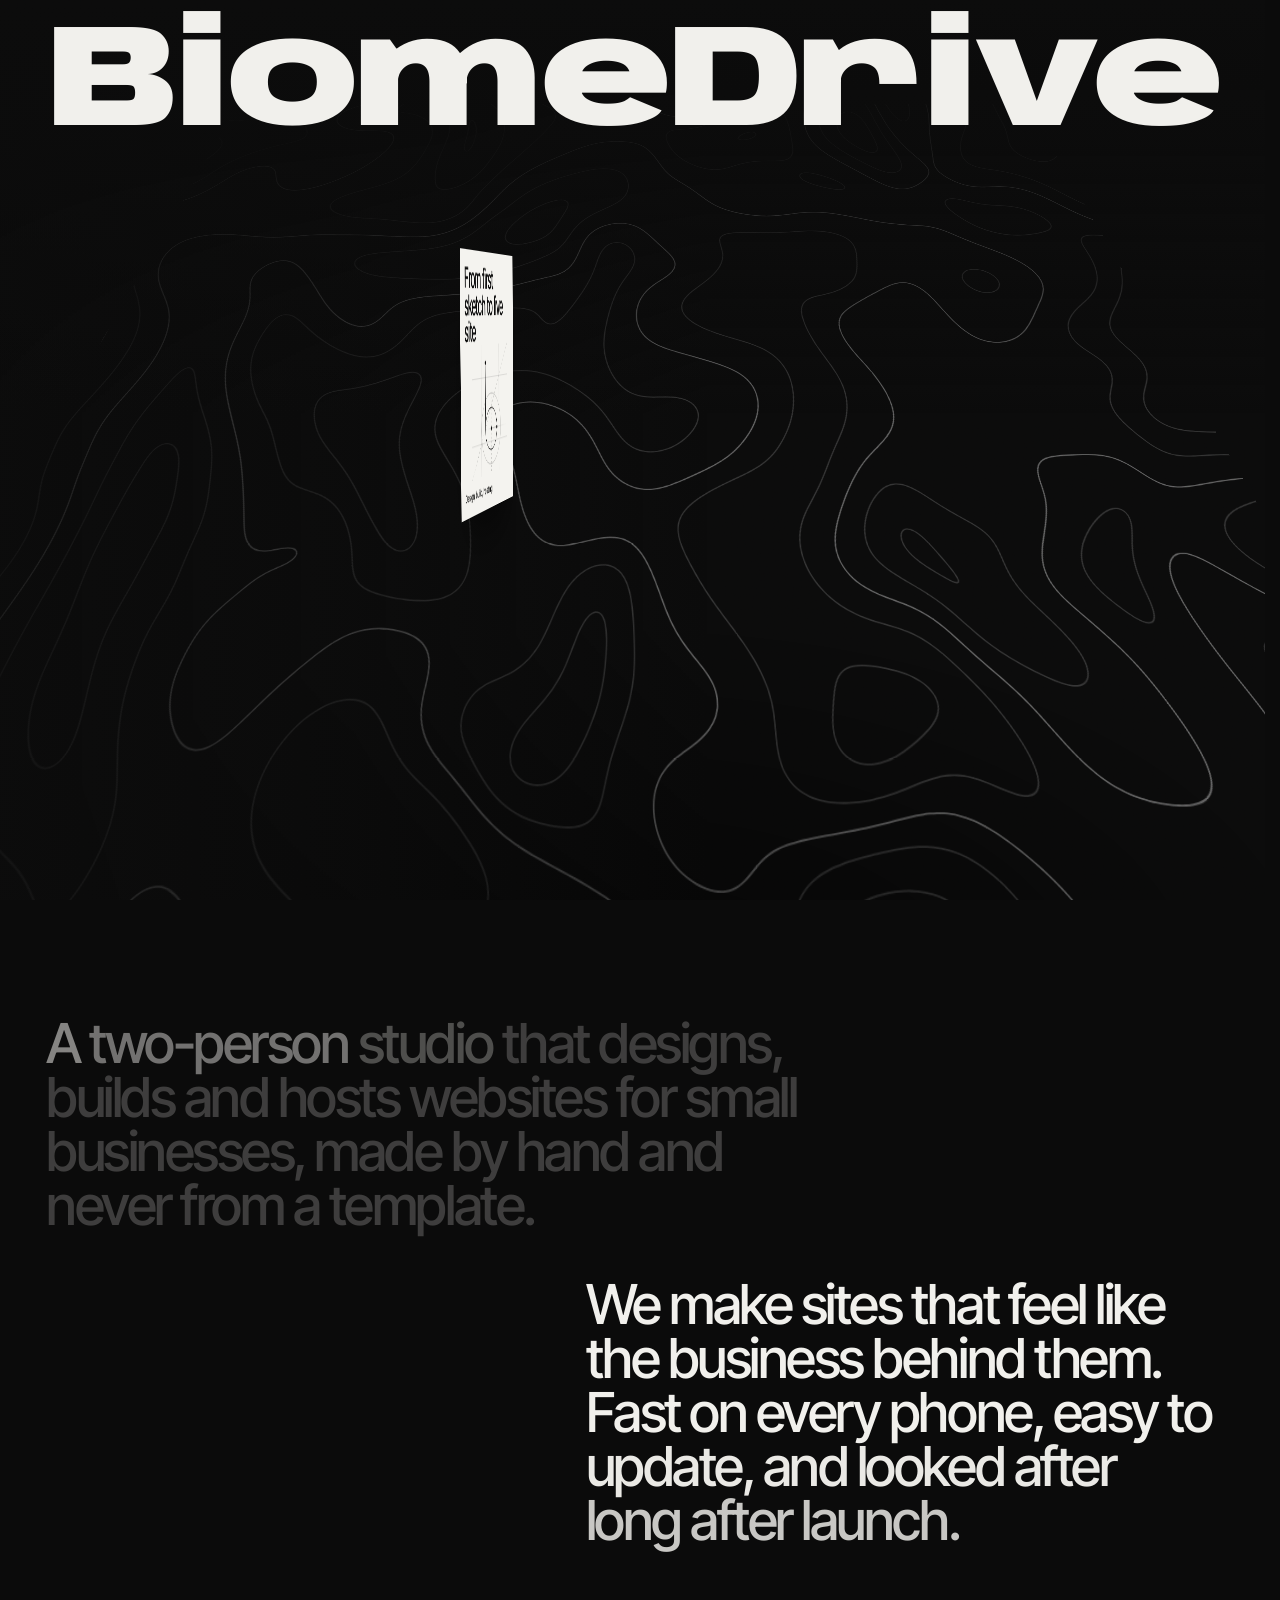
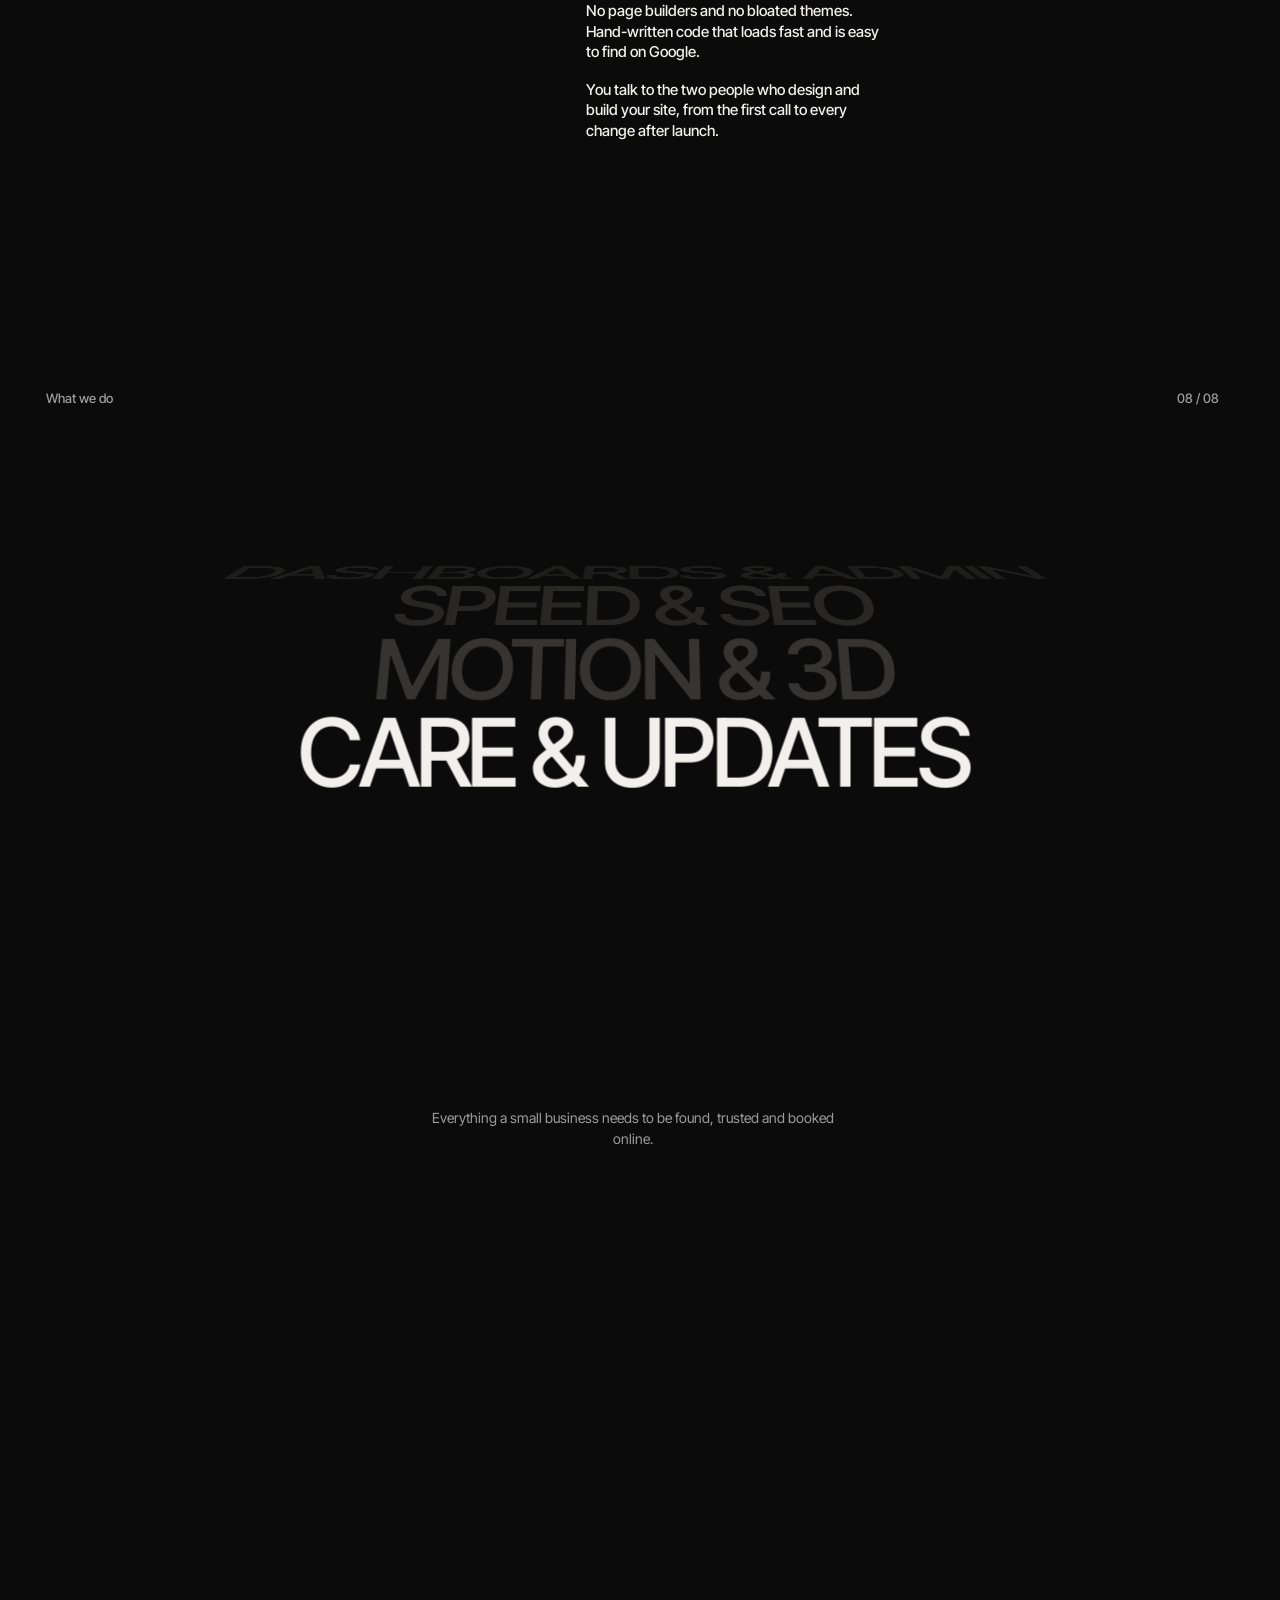
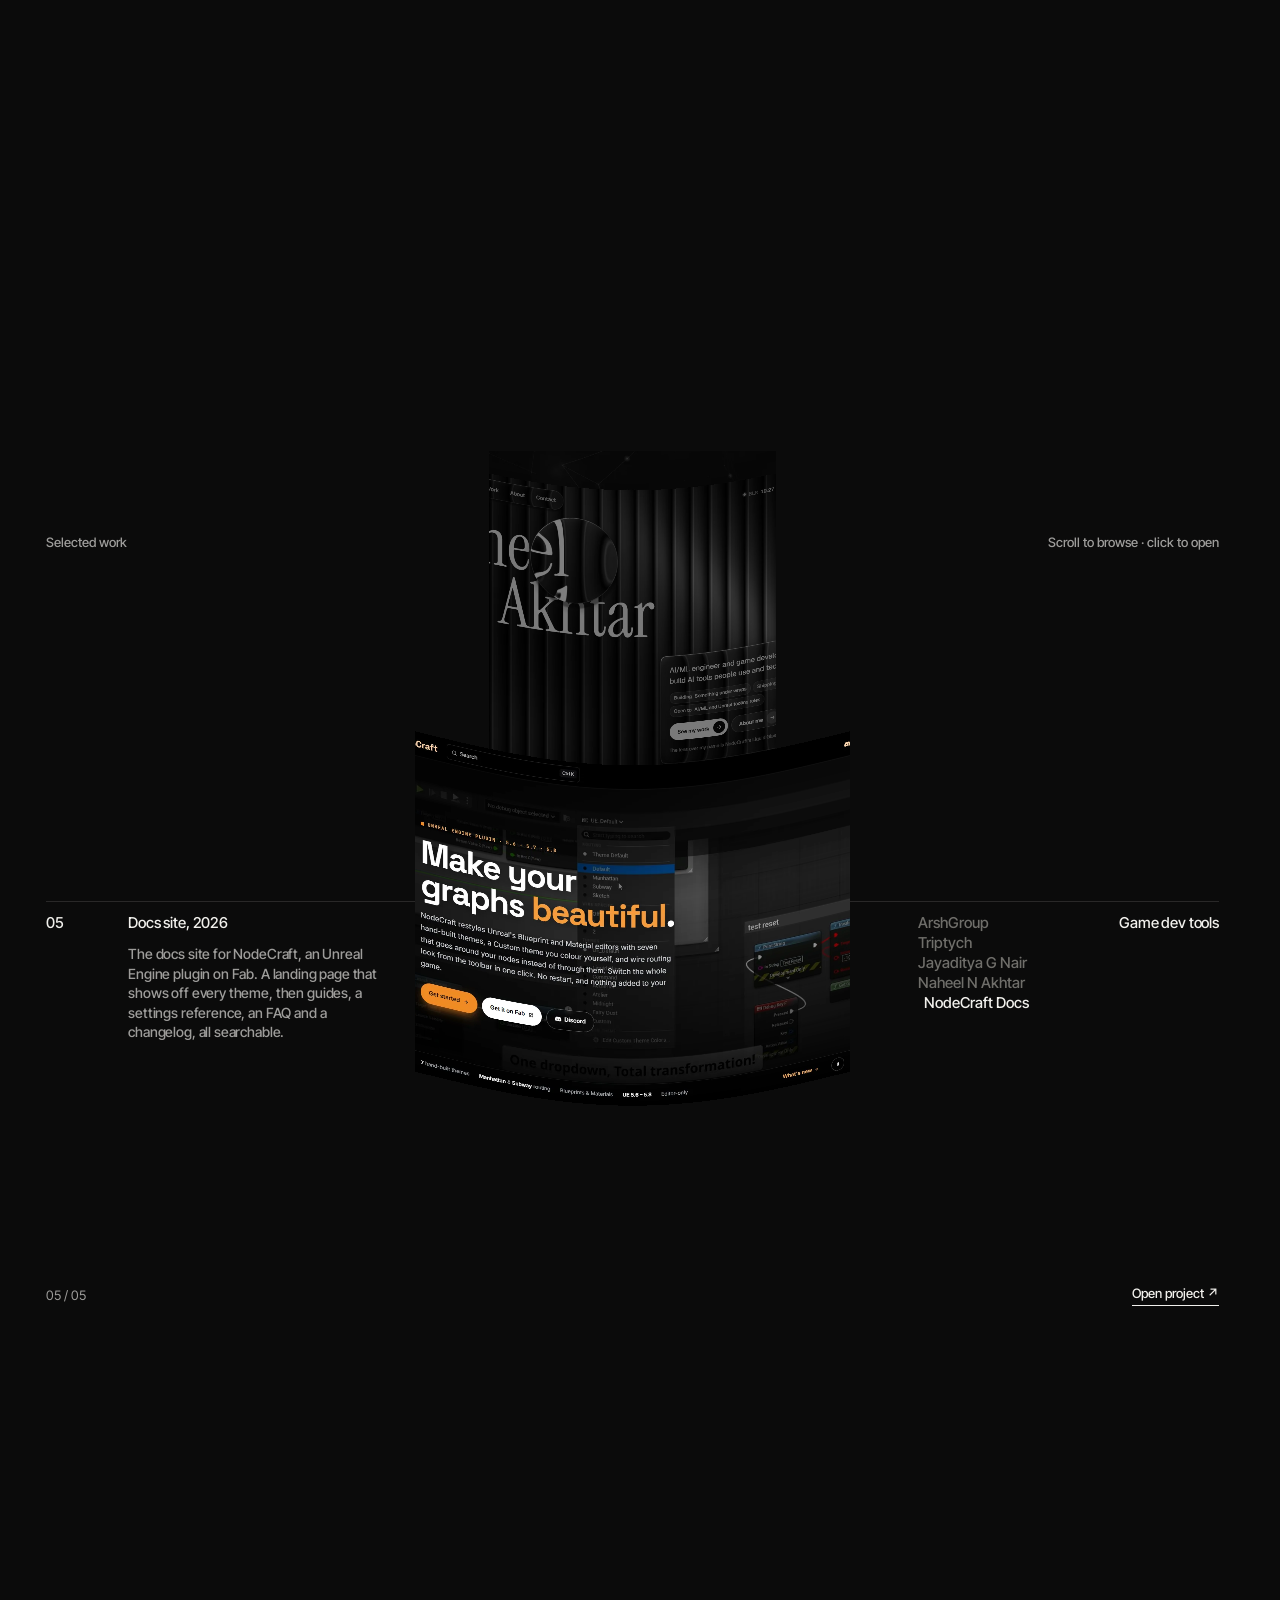
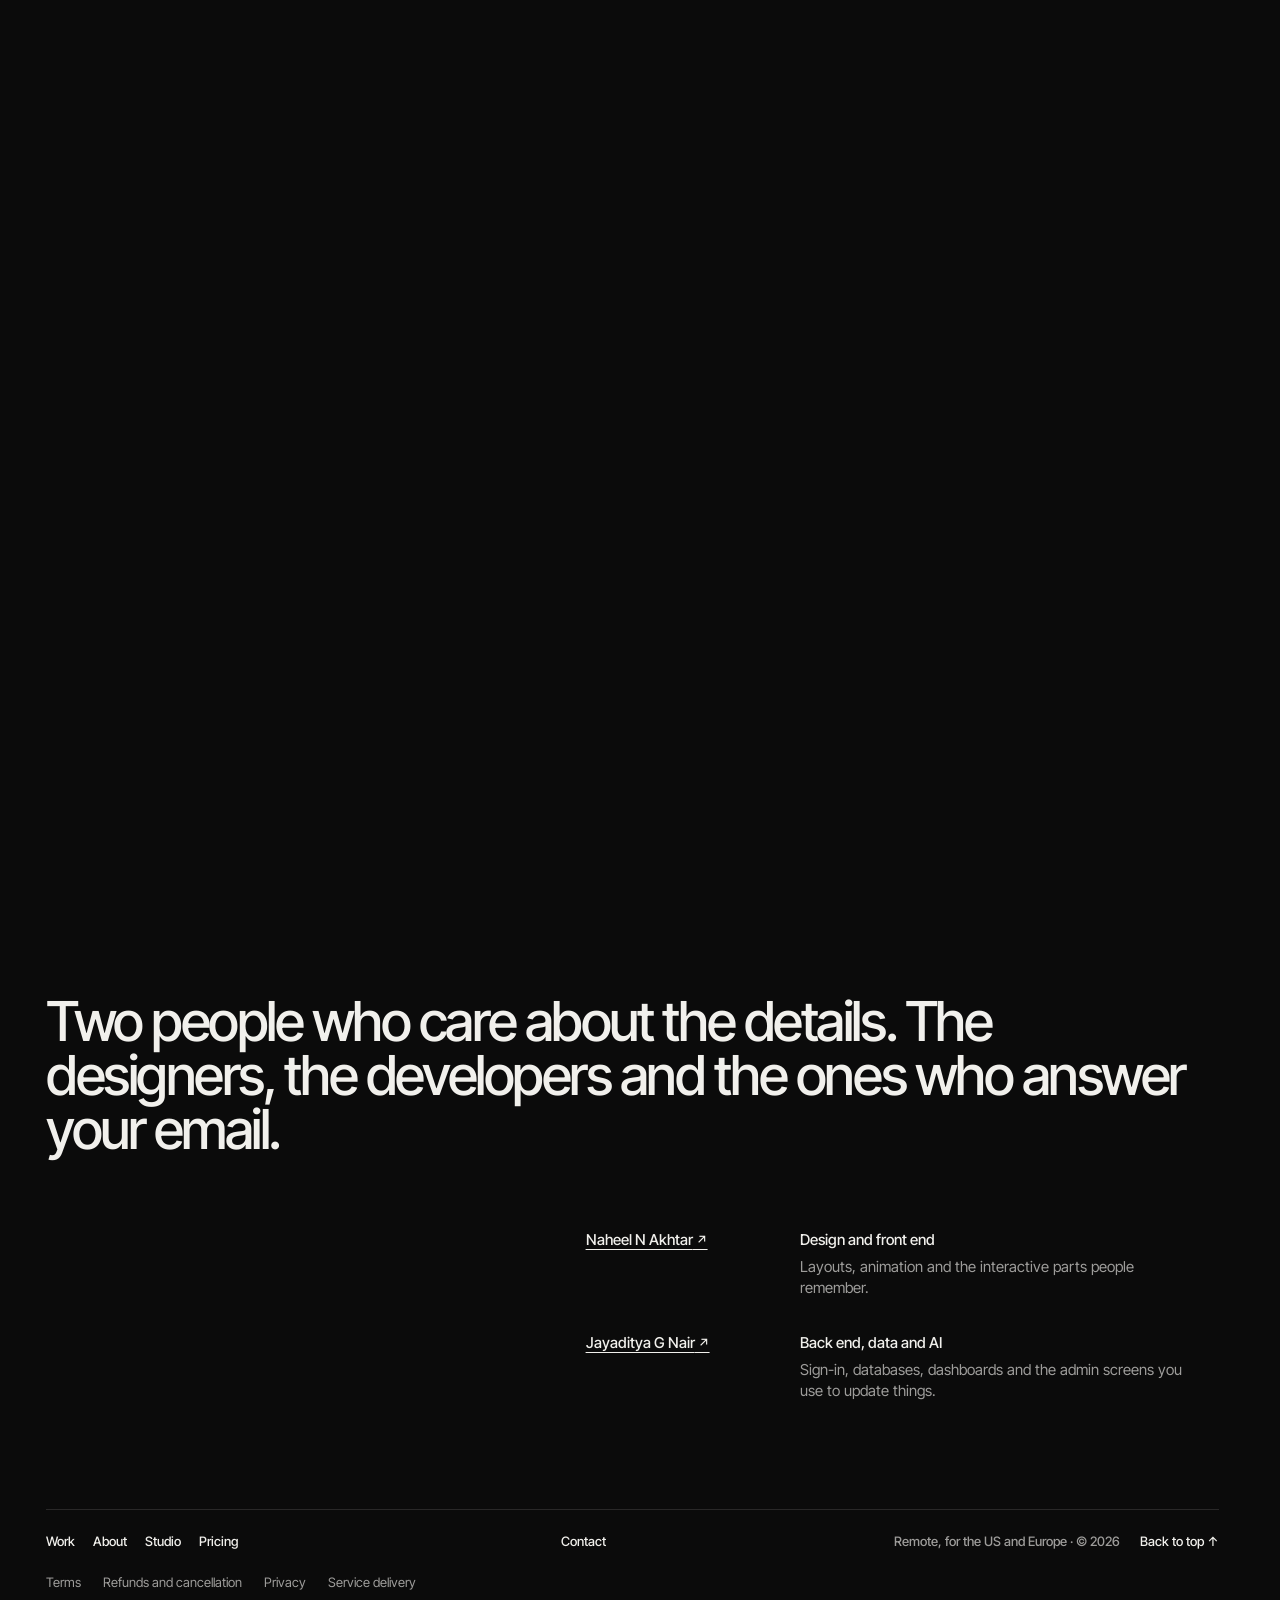
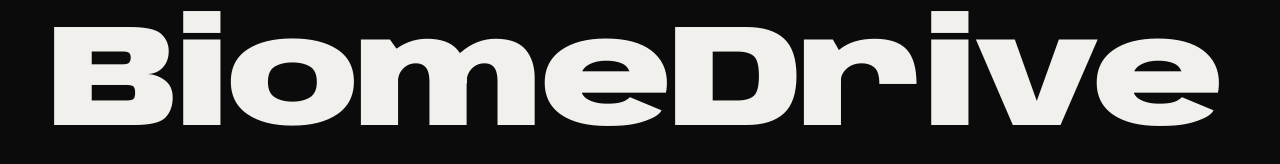
==== site/index.html @ 53718a4f "Same nav on every page; Contact goes to the contact page - Every inner page (pricing, contact, legal" ====
<!doctype html>
<html lang="en">
<head>
<meta charset="utf-8">
<meta name="viewport" content="width=device-width, initial-scale=1">
<title>BiomeDrive · Web studio</title>
<meta name="description" content="BiomeDrive is a two-person web studio. We design, build and host websites for small businesses in the US and Europe.">
<meta name="theme-color" content="#0b0b0b">
<meta name="color-scheme" content="dark">
<meta name="darkreader-lock">
<link rel="icon" href="img/favicon.png" type="image/png">
<link rel="apple-touch-icon" href="img/apple-touch-icon.png">
<link rel="preconnect" href="https://fonts.googleapis.com">
<link rel="preconnect" href="https://fonts.gstatic.com" crossorigin>
<link href="https://fonts.googleapis.com/css2?family=Anybody:wdth,wght@50..150,300..900&family=Inter+Tight:ital,wght@0,300..800;1,300..500&family=Newsreader:ital,opsz,wght@1,6..72,300..500&family=Spline+Sans+Mono:wght@400;500&display=swap" rel="stylesheet">
<link rel="stylesheet" href="css/style.css?v=14">
<link rel="stylesheet" href="css/pages.css?v=1">
<script>
  // Before first paint: reduced motion, and the loader (once per visit; it clears itself after 9 s if anything fails).
  (function () {
    var d = document.documentElement;
    d.classList.add('js');
    if (matchMedia('(prefers-reduced-motion: reduce)').matches) d.classList.add('calm');
    var seen = null; try { seen = sessionStorage.getItem('bd-intro'); } catch (e) {}
    if (!d.classList.contains('calm') && (!seen || /[?&]intro/.test(location.search))) { d.classList.add('loading'); setTimeout(function () { d.classList.remove('loading'); }, 9000); }
  })();
</script>
</head>
<body>
<div class="loader" id="loader" aria-hidden="true"><div class="ld-bg"></div><div class="ld-word"><span>BiomeDrive</span></div><div class="ld-bar"><i></i><b id="ldPct">0%</b></div></div>
<a class="skip" href="#work">Skip to the work</a>

<!-- fixed nav: appears once the home header has scrolled away -->
<header class="nav" id="nav">
  <a class="brand" href="#top" aria-label="BiomeDrive, back to top">
    <span class="brand-mark" aria-hidden="true"></span>
    <span>BiomeDrive</span>
  </a>
  <nav class="nav-links" aria-label="Sections"><a href="#work">Work</a><a href="#about">About</a><a href="#studio">Studio</a><a href="/pricing/">Pricing</a></nav>
  <a class="nav-cta" href="/contact/"><i></i><span class="long">Start a project</span><span class="short">Contact</span></a>
</header>

<main>

<!-- ================= HOME (after osply.co/about) ================= -->
<div class="intro" id="intro">
  <section class="home" id="top" aria-label="BiomeDrive web studio">
    <div class="home-art" aria-hidden="true"><canvas class="terrain" id="terrain"></canvas></div>
    <header class="home-head">
      <h1 class="home-word"><span>BiomeDrive</span></h1>
      <div class="home-bar">
        <span>Web design studio</span>
        <nav aria-label="Sections"><a href="#work">Work</a>, <a href="#about">About</a>, <a href="#studio">Studio</a>, <a href="/pricing/">Pricing</a></nav>
        <a href="/contact/">Contact</a>
      </div>
    </header>
    <div class="home-copy">
      <p class="home-lede">We design, build and host websites for small businesses in the US and Europe.</p>
      <p class="home-links"><a href="#work">See the work ↓</a><a href="/contact/">Start a project</a></p>
    </div>
    <p class="home-scroll">Scroll down <span>↓</span></p>
  </section>

  <section class="say" id="about" aria-label="About">
    <p class="say-p" data-words>A two-person studio that designs, builds and hosts websites for small businesses, made by hand and never from a template.</p>
    <p class="say-p say-2" data-words>We make sites that feel like the business behind them. Fast on every phone, easy to update, and looked after long after launch.</p>
    <div class="say-small">
      <p>No page builders and no bloated themes. Hand-written code that loads fast and is easy to find on Google.</p>
      <p>You talk to the two people who design and build your site, from the first call to every change after launch.</p>
    </div>
  </section>

  <!-- the white card that flutters down through the intro -->
  <div class="card-track" aria-hidden="true"><div class="card-stick"><div class="card3d" id="card3d">
    <div class="cf cf-front">
      <p class="cf-big">From first sketch to live site</p>
      <svg class="cf-art" viewBox="0 0 160 160"><g fill="none" stroke="currentColor" stroke-width=".8">
        <path d="M0 40H160M0 120H160M40 0V160M120 0V160" opacity=".18"/>
        <path d="M0 160L160 0" stroke-dasharray="3 4" opacity=".5"/>
        <path d="M58 22V104A26 26 0 1 0 110 104A26 26 0 1 0 58 104" stroke-width="1.2"/>
        <circle cx="84" cy="104" r="44" opacity=".35"/>
        <path d="M58 104H160M84 60V160" stroke-dasharray="2 3" opacity=".45"/>
        <circle cx="58" cy="22" r="2.2" fill="currentColor"/><circle cx="84" cy="104" r="2.2" fill="currentColor"/><circle cx="110" cy="104" r="2.2" fill="currentColor"/>
      </g></svg>
      <p class="cf-small">Design, build, hosting</p>
    </div>
    <div class="cf cf-back">
      <p class="cf-big">Made by hand. Looked after.</p>
      <svg class="cf-art cf-art-b" viewBox="0 0 160 160"><g fill="none" stroke="currentColor" stroke-width=".8"><path d="M20 140C60 120 70 70 140 20" stroke-dasharray="3 4"/><path d="M20 20H140V140H20Z" opacity=".25"/><circle cx="140" cy="20" r="2.4" fill="currentColor"/><circle cx="20" cy="140" r="2.4" fill="currentColor"/></g></svg>
      <p class="cf-small">BiomeDrive, web studio</p>
    </div>
  </div></div></div>
</div>

<!-- ================= WHAT WE DO ================= -->
<section class="drum" id="services" aria-labelledby="drum-h">
  <div class="drum-stage">
    <div class="drum-top"><h2 class="drum-k" id="drum-h">What we do</h2><span id="drumCount">01 / 08</span></div>
    <ul class="drum-list" id="drum">
      <li>Web design</li><li>Web development</li><li>Hosting &amp; domains</li><li>Booking &amp; forms</li>
      <li>Dashboards &amp; admin</li><li>Speed &amp; SEO</li><li>Motion &amp; 3D</li><li>Care &amp; updates</li>
    </ul>
    <p class="drum-note">Everything a small business needs to be found, trusted and booked online.</p>
  </div>
</section>

<!-- ================= WORK: Osply-style index ================= -->
<section class="work" id="work" aria-labelledby="work-h">
  <h2 id="work-h" class="sr-only">Selected work</h2>
  <ul class="sr-only" id="workList">
    <li><a href="https://arsh-group.in">ArshGroup</a>: a design-build firm’s website.</li>
    <li><a href="https://triptych-atelier.vercel.app">Triptych</a>: an outfit builder web app.</li>
    <li><a href="https://jgn-portfolio.vercel.app">Jayaditya G Nair</a>: a portfolio for an AI engineer.</li>
    <li><a href="https://naheel-n-akhtar.vercel.app/index.html">Naheel N Akhtar</a>: a liquid glass portfolio.</li>
    <li><a href="https://biomedrive.github.io/nodecraft-docs/">NodeCraft Docs</a>: the docs site for an Unreal Engine plugin.</li>
  </ul>
  <div class="ix" id="ix">
    <div class="ix-stage">
      <div class="ix-top"><span>Selected work</span><span>Scroll to browse · click to open</span></div>
      <div class="ix-strip" id="ixStrip"></div>
      <div class="ix-line">
        <span class="ix-n" id="ixN">01</span>
        <div class="ix-info"><span class="ix-tags" id="ixTags">Website, 2026</span><p class="ix-say" id="ixSay"></p></div>
        <ul class="ix-names" id="ixNames" aria-label="Projects"></ul>
        <span class="ix-kind" id="ixKind">Construction</span>
      </div>
      <div class="ix-foot"><span id="ixCount">01 / 05</span><button type="button" id="ixOpen">Open project ↗</button></div>
    </div>
  </div>
</section>

<!-- ================= STUDIO ================= -->
<section class="team" id="studio" aria-labelledby="team-h">
  <h2 class="sr-only" id="team-h">Studio</h2>
  <p class="say-p" data-words>Two people who care about the details. The designers, the developers and the ones who answer your email.</p>
  <div class="team-list">
    <article class="tm">
      <a class="tm-name" href="https://naheel-n-akhtar.vercel.app/index.html" target="_blank" rel="noopener">Naheel N Akhtar</a>
      <div><p class="tm-role">Design and front end</p><p>Layouts, animation and the interactive parts people remember.</p></div>
    </article>
    <article class="tm">
      <a class="tm-name" href="https://jgn-portfolio.vercel.app" target="_blank" rel="noopener">Jayaditya G Nair</a>
      <div><p class="tm-role">Back end, data and AI</p><p>Sign-in, databases, dashboards and the admin screens you use to update things.</p></div>
    </article>
  </div>
</section>

</main>

<footer class="foot">
  <div class="foot-row">
    <nav aria-label="Footer"><a href="#work">Work</a><a href="#about">About</a><a href="#studio">Studio</a><a href="/pricing/">Pricing</a></nav>
    <a href="/contact/">Contact</a>
    <p>Remote, for the US and Europe · © <span id="year">2026</span></p>
    <a href="#top">Back to top ↑</a>
  </div>
  <nav class="foot-legal" aria-label="Legal"><a href="/terms/">Terms</a><a href="/refunds/">Refunds and cancellation</a><a href="/privacy/">Privacy</a><a href="/delivery/">Service delivery</a></nav>
  <p class="foot-word" aria-hidden="true"><span>BiomeDrive</span></p>
</footer>

<!-- Project window: opens from the cover you click in the index -->
<dialog class="pm" id="pm" aria-labelledby="pmName">
  <div class="pm-in">
    <figure class="pm-fig"><div class="pm-bar"><i></i><i></i><i></i><span id="pmUrl"></span></div><div class="pm-screen" data-lenis-prevent><img id="pmImg" alt=""></div></figure>
    <div class="pm-text">
      <p class="pm-n" id="pmN">01 / 05</p>
      <h3 class="pm-name" id="pmName">Project</h3>
      <ul class="tags" id="pmTags"></ul>
      <p class="pm-p" id="pmP"></p>
      <p class="credit" id="pmCredit"></p>
      <a class="btn" id="pmVisit" href="#" target="_blank" rel="noopener">Visit</a>
      <div class="pm-nav"><button type="button" id="pmPrev">← Previous</button><button type="button" id="pmNext">Next →</button></div>
    </div>
    <button type="button" class="pm-x" id="pmX" aria-label="Close"><svg viewBox="0 0 24 24" aria-hidden="true"><path d="M6 6l12 12M18 6L6 18"/></svg></button>
  </div>
</dialog>


<!-- Lenis 1.1.13 and Motion 11.11.13 (MIT), hosted with the site -->
<script src="js/vendor/lenis.min.js" defer></script>
<script src="js/vendor/motion.js" defer></script>
<script src="js/topo.js?v=8" defer></script>
<script src="js/main.js?v=13" defer></script>
</body>
</html>
---- site/css/style.css ----
/* BiomeDrive · v7
   One black design after osply.co: a home header with a terrain panel, statements, a services
   drum, the project index, the team, contact and a giant wordmark footer. */

/* ---------- tokens ---------- */
:root {
  --bg: #0b0b0b; --bg-2: #121212; --surface: #151515;
  --text: #f1f0ec; --text-2: rgba(241, 240, 236, .64); --mute: #6f6e6a; --line: rgba(241, 240, 236, .13);
  --frame-bg: #101012;
  --nav: 68px;
  --gut: clamp(16px, 3.6vw, 56px);
  --ease: cubic-bezier(.16, 1, .3, 1);
  --spring: cubic-bezier(.34, 1.56, .64, 1);
  --f-sans: "Inter Tight", "Helvetica Neue", Arial, system-ui, sans-serif;
  --f-display: "Anybody", "Arial Black", system-ui, sans-serif;
  --f-serif: "Newsreader", Georgia, serif;
  --f-mono: "Spline Sans Mono", ui-monospace, monospace;
  color-scheme: dark;
}

/* ---------- base ---------- */
*, *::before, *::after { box-sizing: border-box; }
html { -webkit-text-size-adjust: 100%; scrollbar-gutter: stable; background: var(--bg); }
html.lenis, html.lenis body { height: auto; }
.lenis.lenis-smooth { scroll-behavior: auto !important; }
.lenis.lenis-stopped { overflow: hidden; }
body { margin: 0; background: var(--bg); color: var(--text); font-family: var(--f-sans); font-size: 16px; line-height: 1.5; -webkit-font-smoothing: antialiased; overflow-x: clip; }
img { display: block; max-width: 100%; height: auto; }
a { color: inherit; text-decoration: none; }
button { font: inherit; color: inherit; background: none; border: 0; padding: 0; cursor: pointer; }
h1, h2, h3, p, ul, ol, figure { margin: 0; padding: 0; }
ul, ol { list-style: none; }
::selection { background: var(--text); color: var(--bg); }
:focus-visible { outline: 2px solid var(--text); outline-offset: 3px; border-radius: 2px; }
.sr-only { position: absolute; width: 1px; height: 1px; overflow: hidden; clip: rect(0 0 0 0); white-space: nowrap; }
.skip { position: fixed; left: 12px; top: -60px; z-index: 300; background: var(--text); color: var(--bg); padding: 10px 14px; font-weight: 600; }
.skip:focus { top: 12px; }
.btn { display: inline-flex; align-items: center; gap: 12px; height: 50px; padding: 0 24px; border-radius: 999px; background: var(--text); color: var(--bg); font-weight: 600; font-size: 15px; white-space: nowrap; transition: transform .5s var(--spring), background .3s; }
.btn:hover { transform: translateY(-2px); }
.btn:active { transform: scale(.97); transition-duration: .12s; }
.btn .arr { display: inline-block; transition: transform .5s var(--spring); }
.btn:hover .arr { transform: translateX(4px); }
.tags { display: flex; flex-wrap: wrap; gap: 6px; }
.tags li { font-family: var(--f-mono); font-size: 11px; letter-spacing: .06em; text-transform: uppercase; padding: 6px 11px; border: 1px solid var(--line); border-radius: 999px; color: var(--text-2); }
.credit { font-family: var(--f-mono); font-size: 12px; color: var(--mute); }
.u-link { border-bottom: 1px solid currentColor; padding-bottom: 1px; }

/* ---------- loader ---------- */
.loader { display: none; }
.loading .loader { display: block; position: fixed; inset: 0; z-index: 200; color: var(--text); pointer-events: none; }
.loading body { overflow: hidden; }
.ld-bg { position: absolute; inset: 0; background: var(--bg); }
.ld-word { position: absolute; left: var(--gut); right: var(--gut); bottom: calc(clamp(18px, 3vh, 34px) + 40px); overflow: hidden; }
.ld-bar { position: absolute; left: var(--gut); right: var(--gut); bottom: clamp(18px, 3vh, 34px); height: 20px; }
.ld-bar i { position: absolute; left: 0; top: 0; bottom: 0; width: calc(var(--p, 0) * 100%); background: var(--text); }
.ld-bar b { position: absolute; top: 0; bottom: 0; right: calc((1 - var(--p, 0)) * 100%); display: flex; align-items: center; padding: 0 8px; font-family: var(--f-mono); font-size: 11px; font-weight: 500; color: var(--bg); }

/* giant wordmarks (home header, loader, footer): fitted to their row by main.js */
.home-word, .ld-word, .foot-word { font-family: var(--f-display); line-height: 0; white-space: nowrap; }
.home-word span, .ld-word span, .foot-word span { display: inline-block; font-weight: 900; font-variation-settings: "wdth" 128; letter-spacing: -.045em; line-height: .8; white-space: nowrap; padding: .1em 0 .02em; }
.ld-word span { transform: translateY(105%); transform-origin: 0 0; will-change: transform; }
.loading .home-word span { visibility: hidden; }

/* ---------- fixed nav (shows once the home header has gone) ---------- */
.nav {
  position: fixed; inset: 0 0 auto; z-index: 50; height: var(--nav);
  display: flex; align-items: center; justify-content: space-between; gap: 20px; padding: 0 var(--gut);
  background: color-mix(in srgb, var(--bg) 82%, transparent); backdrop-filter: blur(14px); -webkit-backdrop-filter: blur(14px);
  box-shadow: 0 1px 0 var(--line); transform: translateY(-110%); transition: transform .6s var(--ease);
}
.nav.solid { transform: none; }
.brand { display: inline-flex; align-items: center; gap: .45em; font-family: var(--f-display); font-weight: 850; font-size: 21px; letter-spacing: -.02em; font-variation-settings: "wdth" 118; }
.brand span { line-height: 1; }
/* logo: Naheel's B (img/logo-b.png, cut from brand/biomedrive-logo-dark.png), used as a mask so it takes the text colour */
.brand-mark { width: 1.3em; height: 1.35em; flex: none; background: currentColor;
  -webkit-mask: url("../img/logo-b.png") center / contain no-repeat; mask: url("../img/logo-b.png") center / contain no-repeat;
  transition: transform .6s var(--spring); }
.brand:hover .brand-mark { transform: rotate(-8deg) scale(1.06); }
.nav-links { display: flex; gap: 26px; position: absolute; left: 50%; transform: translateX(-50%); font-size: 15px; font-weight: 500; }
.nav-links a:hover { text-decoration: underline; text-underline-offset: 4px; }
.nav-cta { display: inline-flex; align-items: center; gap: 9px; font-family: var(--f-mono); font-size: 11px; letter-spacing: .08em; text-transform: uppercase; padding: 11px 16px; border-radius: 999px; background: var(--text); color: var(--bg); white-space: nowrap; transition: transform .5s var(--spring); }
.nav-cta:hover { transform: scale(1.04); }
.nav-cta i { width: 6px; height: 6px; border-radius: 50%; background: currentColor; animation: blink 2s infinite; }
.nav-cta .short { display: none; }
@keyframes blink { 50% { opacity: .25; } }

/* =========================================================
   HOME (osply.co/about): wordmark + bar, a full-screen contour terrain, the card
   ========================================================= */
.intro { position: relative; }
.home { position: relative; height: 100vh; min-height: 620px; overflow: hidden; background: var(--bg); }
@supports (height: 100svh) { .home { height: 100svh; } }
.home-art { position: absolute; inset: 0; overflow: hidden; background: var(--bg); perspective: 1000px; perspective-origin: 50% 0%; }
/* contour terrain across the whole screen, tilted back so the far distance fades into the dark */
.terrain { position: absolute; left: -20%; width: 140%; height: 160%; bottom: -6%; transform-origin: 50% 100%; transform: rotateX(60deg); display: block; }
/* shading: dark at the top (behind the wordmark), calmer on the left (behind the copy), clearest on the right */
.home-art::before { content: ""; position: absolute; inset: 0; z-index: 1; pointer-events: none;
  background:
    linear-gradient(180deg, var(--bg) 0%, rgba(11, 11, 11, .86) 16%, rgba(11, 11, 11, 0) 46%),
    linear-gradient(90deg, rgba(11, 11, 11, .8) 0%, rgba(11, 11, 11, .5) 28%, rgba(11, 11, 11, 0) 56%),
    radial-gradient(90% 70% at 50% 112%, rgba(0, 0, 0, .55) 0%, transparent 60%); }
.home-art::after { content: ""; position: absolute; inset: -50%; z-index: 2; pointer-events: none; opacity: .13; mix-blend-mode: overlay;
  background-image: url("data:image/svg+xml,%3Csvg xmlns='http://www.w3.org/2000/svg' width='180' height='180'%3E%3Cfilter id='n'%3E%3CfeTurbulence type='fractalNoise' baseFrequency='.85' numOctaves='3' stitchTiles='stitch'/%3E%3C/filter%3E%3Crect width='100%25' height='100%25' filter='url(%23n)'/%3E%3C/svg%3E");
  animation: grain 1s steps(6) infinite; }
@keyframes grain { 0% { transform: translate(0, 0); } 20% { transform: translate(-3%, 2%); } 40% { transform: translate(2%, -3%); } 60% { transform: translate(-2%, -1%); } 80% { transform: translate(3%, 3%); } 100% { transform: translate(0, 0); } }
.home-head { position: relative; z-index: 4; padding: clamp(10px, 1vw, 20px) var(--gut) 0; }
.home-bar { display: grid; grid-template-columns: 1fr auto 1fr; align-items: center; margin-top: clamp(10px, 1vw, 16px); padding: 4px 9px; background: var(--text); color: var(--bg); font-size: clamp(12px, .9vw, 15px); font-weight: 500; letter-spacing: -.01em; }
.home-bar nav { white-space: nowrap; }
.home-bar a:hover { text-decoration: underline; text-underline-offset: 3px; }
.home-bar > :last-child { justify-self: end; }
.home-copy { position: absolute; z-index: 4; left: var(--gut); bottom: clamp(70px, 12vh, 130px); width: min(38%, 540px); }
.home-lede { margin-top: 14px; font-size: clamp(22px, 2vw, 34px); font-weight: 500; line-height: 1.06; letter-spacing: -.035em; }
.home-links { display: flex; gap: 22px; margin-top: 22px; font-size: 14px; font-weight: 500; }
.home-links a { border-bottom: 1px solid currentColor; padding-bottom: 1px; transition: opacity .3s; }
.home-links a:hover { opacity: .6; }
.home-scroll { position: absolute; z-index: 4; left: var(--gut); bottom: 22px; font-size: 12px; font-weight: 500; text-transform: uppercase; letter-spacing: .02em; color: var(--mute); }
.home-scroll span { display: inline-block; margin-left: 6px; animation: nudge 1.8s var(--ease) infinite; }
@keyframes nudge { 50% { transform: translateY(4px); } }

/* statements: words brighten as you read */
.say { position: relative; z-index: 2; background: var(--bg); padding: clamp(80px, 13vh, 160px) var(--gut) clamp(120px, 18vh, 220px); }
.say-p { font-size: clamp(30px, 4.3vw, 84px); font-weight: 500; line-height: .98; letter-spacing: -.045em; max-width: 1700px; }
.say > .say-p:first-child { max-width: 64%; }
.say-2 { margin: clamp(30px, 5vh, 70px) 0 0 auto; width: 54%; }
.say-p .w { opacity: .22; }
.calm .say-p .w { opacity: 1 !important; }
.say-small { display: grid; gap: 18px; margin: clamp(40px, 6vh, 70px) 0 0 46%; max-width: 300px; font-size: 15px; line-height: 1.35; font-weight: 500; }

/* the card */
.card-track { position: absolute; inset: 0; z-index: 5; pointer-events: none; }
.card-stick { position: sticky; top: 0; height: 100vh; perspective: 1400px; overflow: hidden; }
.card3d { position: absolute; left: 50%; top: 0; width: clamp(170px, 15vw, 290px); aspect-ratio: 3 / 4; margin-left: calc(clamp(170px, 15vw, 290px) / -2); transform-style: preserve-3d; will-change: transform; }
.cf { position: absolute; inset: 0; backface-visibility: hidden; -webkit-backface-visibility: hidden; background: #f4f3ef; color: #0d0d0d; padding: 14px 14px 12px; display: flex; flex-direction: column; box-shadow: 0 30px 70px -25px rgba(0, 0, 0, .7); }
.cf-back { transform: rotateY(180deg); background: #fbfaf7; }
.cf-big { font-size: clamp(24px, 2.1vw, 40px); font-weight: 500; line-height: .95; letter-spacing: -.045em; }
.cf-art { width: 92%; margin: auto 0 0 auto; }
.cf-small { margin-top: 8px; font-size: 10px; font-weight: 500; letter-spacing: -.01em; }

/* =========================================================
   WHAT WE DO: words on a drum that turns as you scroll
   ========================================================= */
.drum { position: relative; height: calc(100vh + 8 * 34vh); }
.drum-stage { position: sticky; top: 0; height: 100vh; overflow: hidden; perspective: 1100px; }
.drum-top { position: absolute; left: var(--gut); right: var(--gut); top: calc(var(--nav) + 18px); display: flex; justify-content: space-between; font-size: 13px; font-weight: 500; color: var(--text-2); }
.drum-k { font: inherit; }
.drum-list { position: absolute; left: 0; right: 0; top: 50%; height: 0; transform-style: preserve-3d; }
.drum-list li { position: absolute; left: 50%; top: 0; white-space: nowrap; font-size: clamp(38px, 7.4vw, 146px); font-weight: 500; letter-spacing: -.055em; line-height: 1; text-transform: uppercase; backface-visibility: hidden; will-change: transform, opacity; }
.drum-note { position: absolute; left: 50%; bottom: clamp(26px, 6vh, 60px); transform: translateX(-50%); width: min(420px, 84vw); text-align: center; font-size: 14px; color: var(--text-2); }

/* =========================================================
   WORK: the Osply-style index (one pinned screen, an endless strip of covers)
   ========================================================= */
.ix { position: relative; height: calc(100vh + (var(--s, 5) - 1) * 75vh); }
.ix-stage { position: sticky; top: 0; height: 100vh; overflow: hidden; --wa: min(34vw, 660px); --h: calc(var(--wa) * .64); }
@supports (height: 100svh) { .ix-stage { height: 100svh; } }
.ix-strip { position: absolute; left: 50%; top: 50%; width: var(--wa); height: var(--h); margin: calc(var(--h) / -2) 0 0 calc(var(--wa) / -2); z-index: 2; }
.ix-shot { position: absolute; inset: 0; padding: 0; overflow: hidden; background: var(--bg-2); will-change: transform, clip-path; cursor: pointer; transform-origin: 50% 50%; }
.ix-shot img { width: 100%; height: 100%; object-fit: cover; object-position: top; pointer-events: none; user-select: none; }
.ix-shot.cur { cursor: zoom-in; }
.ix-gl { position: absolute; inset: 0; width: 100%; height: 100%; z-index: 2; pointer-events: none; }
.ix-stage.gl .ix-shot img { opacity: 0; }
.ix-stage.gl .ix-shot { background: transparent; }
.ix-line {
  position: absolute; left: var(--gut); right: var(--gut); top: 50%; z-index: 1;
  display: grid; grid-template-columns: 7% minmax(0, 1fr) var(--wa) minmax(0, 1fr) auto; align-items: start;
  border-top: 1px solid var(--line); padding-top: 12px; font-size: 15px; font-weight: 500; line-height: 1.2; letter-spacing: -.01em;
}
.ix-line > :nth-child(3) { grid-column: 4; }
.ix-names { padding-left: clamp(16px, 6vw, 110px); }
.ix-names button { display: block; padding: 0 0 2px; font-weight: 500; color: var(--mute); transition: color .3s, transform .4s var(--spring); text-align: left; }
.ix-names li.on button { color: var(--text); transform: translateX(6px); }
.ix-names button:hover { color: var(--text); }
.ix-kind { text-align: right; }
.ix-info { display: grid; gap: 12px; padding-right: 24px; }
.ix-say { max-width: 300px; font-size: 14px; line-height: 1.4; color: var(--text-2); }
.ix-foot { position: absolute; left: var(--gut); right: var(--gut); bottom: clamp(22px, 5vh, 54px); display: flex; justify-content: space-between; align-items: end; font-size: 13px; color: var(--text-2); pointer-events: none; }
.ix-foot button { pointer-events: auto; font-size: 13px; font-weight: 500; color: var(--text); border-bottom: 1px solid currentColor; padding-bottom: 1px; }
.ix-top { position: absolute; left: var(--gut); right: var(--gut); top: calc(var(--nav) + 14px); display: flex; justify-content: space-between; font-size: 13px; font-weight: 500; color: var(--text-2); }
.roll { animation: roll .5s var(--ease); }
@keyframes roll { from { opacity: 0; transform: translateY(60%); } to { opacity: 1; transform: none; } }

/* project window */
.pm { width: min(1240px, calc(100vw - 2 * var(--gut))); max-width: none; max-height: calc(100svh - 48px); padding: 0; border: 1px solid var(--line); border-radius: 6px; background: var(--surface); color: var(--text); overflow: hidden; box-shadow: 0 40px 120px -30px rgba(0, 0, 0, .8); }
.pm::backdrop { background: rgba(0, 0, 0, .72); backdrop-filter: blur(8px); -webkit-backdrop-filter: blur(8px); }
.pm-in { display: grid; grid-template-columns: minmax(0, 1.5fr) minmax(0, 1fr); gap: clamp(20px, 3vw, 44px); padding: clamp(14px, 1.6vw, 22px); }
.pm-fig { margin: 0; border-radius: 4px; overflow: hidden; background: var(--frame-bg); display: flex; flex-direction: column; height: min(72svh, 720px); will-change: transform; }
.pm-bar { height: 26px; flex: none; display: flex; align-items: center; gap: 6px; padding: 0 12px; background: #1b1b1d; }
.pm-bar i { width: 8px; height: 8px; border-radius: 50%; background: #444448; }
.pm-bar span { margin-left: 10px; font-family: var(--f-mono); font-size: 11px; color: #9a9a9e; }
.pm-screen { flex: 1; overflow-y: auto; overscroll-behavior: contain; scrollbar-width: thin; }
.pm-screen img { width: 100%; }
.pm-text { align-self: center; display: grid; gap: 16px; justify-items: start; padding: 10px 6px 10px 0; }
.pm-n { font-size: 13px; color: var(--text-2); }
.pm-name { font-weight: 500; font-size: clamp(34px, 3.6vw, 62px); line-height: .92; letter-spacing: -.05em; }
.pm-p { color: var(--text-2); font-size: 16px; line-height: 1.45; max-width: 440px; }
.pm-nav { display: flex; gap: 18px; margin-top: 6px; font-size: 13px; }
.pm-nav button { color: var(--text-2); }
.pm-nav button:hover { color: var(--text); }
.pm-x { position: absolute; right: 14px; top: 14px; width: 42px; height: 42px; border-radius: 50%; display: grid; place-items: center; background: var(--bg-2); color: var(--text); transition: transform .5s var(--spring); z-index: 2; }
.pm-x:hover { transform: rotate(90deg); }
.pm-x svg { width: 18px; height: 18px; fill: none; stroke: currentColor; stroke-width: 2; stroke-linecap: round; }

/* =========================================================
   STUDIO, CONTACT, FOOTER
   ========================================================= */
.team { padding: clamp(110px, 16vh, 200px) var(--gut) clamp(90px, 12vh, 150px); }
.team-list { display: grid; gap: 34px; margin: clamp(50px, 8vh, 90px) 0 0 46%; max-width: 600px; }
.tm { display: grid; grid-template-columns: 190px minmax(0, 1fr); gap: 24px; font-size: 15px; line-height: 1.4; color: var(--text-2); }
.tm-name { color: var(--text); font-weight: 500; text-decoration: underline; text-underline-offset: 4px; text-decoration-thickness: 1px; align-self: start; }
.tm-name::after { content: " ↗"; font-size: .85em; }
.tm-role { color: var(--text); font-weight: 500; margin-bottom: 6px; }

.contact { padding: clamp(100px, 14vh, 180px) var(--gut) clamp(80px, 12vh, 140px); border-top: 1px solid var(--line); }
.contact-k { font-size: 13px; font-weight: 500; color: var(--text-2); }
.contact-h { margin-top: 18px; font-size: clamp(48px, 9vw, 180px); font-weight: 500; line-height: .86; letter-spacing: -.06em; }
.contact-h em { font-family: var(--f-serif); font-style: italic; font-weight: 300; letter-spacing: -.04em; color: var(--text-2); }
.contact-grid { display: grid; grid-template-columns: minmax(0, 1fr) minmax(0, 1fr); gap: clamp(36px, 6vw, 110px); margin-top: clamp(48px, 6vw, 90px); align-items: start; }
.contact-lede { font-size: clamp(17px, 1.3vw, 21px); line-height: 1.45; color: var(--text-2); max-width: 500px; }
.mail { display: inline-block; margin-top: 30px; text-align: left; font-weight: 500; font-size: clamp(24px, 2.8vw, 46px); letter-spacing: -.04em; line-height: 1; border-bottom: 1px solid currentColor; padding-bottom: 6px; overflow-wrap: anywhere; transition: opacity .3s; }
.mail:hover { opacity: .6; }
.form { display: grid; gap: 22px; }
.field { display: grid; gap: 6px; }
.field label { font-size: 12px; font-weight: 500; color: var(--text-2); }
.field input, .field textarea { width: 100%; font: inherit; font-size: 18px; color: var(--text); background: transparent; border: 0; border-bottom: 1px solid var(--line); padding: 8px 0 10px; border-radius: 0; resize: vertical; transition: border-color .3s; }
.field input::placeholder { color: var(--mute); }
.field input:focus, .field textarea:focus { outline: none; border-color: var(--text); }
.field.err input { border-color: #e2574c; }
.form .btn { justify-self: start; }
.form-msg { min-height: 1.3em; font-size: 13px; color: var(--text-2); }

/* mail picker: a small menu under the address or the Send button (placed by main.js) */
.mailpick { position: fixed; left: 0; top: 0; z-index: 150; width: 232px; padding: 6px; border: 1px solid var(--line); border-radius: 16px; background: var(--surface); box-shadow: 0 24px 60px rgba(0, 0, 0, .55); opacity: 0; transform: translateY(-6px) scale(.98); transform-origin: top left; transition: opacity .22s var(--ease), transform .45s var(--ease); }
.mailpick[hidden] { display: none; }
.mailpick.up { transform: translateY(6px) scale(.98); transform-origin: bottom left; }
.mailpick.open { opacity: 1; transform: none; }
.mailpick-k { padding: 10px 12px 6px; font-family: var(--f-mono); font-size: 11px; letter-spacing: .08em; text-transform: uppercase; color: var(--mute); }
.mailpick button { display: flex; align-items: center; justify-content: space-between; width: 100%; padding: 12px; border-radius: 10px; font-size: 16px; font-weight: 500; text-align: left; transition: background .2s; }
.mailpick button:hover, .mailpick button:focus-visible { background: rgba(241, 240, 236, .08); outline: none; }
.mailpick .arr { color: var(--text-2); transition: transform .45s var(--spring), color .2s; }
.mailpick button:hover .arr, .mailpick button:focus-visible .arr { color: var(--text); transform: translate(2px, -2px); }
.mailpick button[data-mailer="app"]:hover .arr, .mailpick button[data-mailer="app"]:focus-visible .arr { transform: translateX(3px); }
.calm .mailpick, .calm .mailpick .arr { transition: none; }

.foot { padding: 0 var(--gut); overflow: hidden; }
.foot-row { position: relative; z-index: 2; display: grid; grid-template-columns: 1fr auto 1fr auto; gap: 20px; align-items: center; padding: 22px 0; border-top: 1px solid var(--line); font-size: 13px; font-weight: 500; }
.foot-row nav { display: flex; gap: 18px; }
.foot-row p { color: var(--text-2); justify-self: end; }
.foot-row a:hover { opacity: .6; }
.foot-word { padding-bottom: clamp(10px, 1.4vw, 22px); pointer-events: none; user-select: none; -webkit-user-select: none; }

/* =========================================================
   PHONES
   ========================================================= */
@media (max-width: 900px) {
  .nav-links { display: none; }
}
@media (max-width: 760px) {
  :root { --nav: 58px; }
  .nav-cta .long { display: none; }
  .nav-cta .short { display: inline; }
  .home-art::before { background: linear-gradient(180deg, var(--bg) 0%, rgba(11, 11, 11, .84) 44%, rgba(11, 11, 11, 0) 74%); }
  .home-bar { grid-template-columns: 1fr auto; font-size: 12px; }
  .home-bar nav { display: none; }
  .home-copy { width: auto; right: var(--gut); top: calc(var(--hh, 110px) + 5vh); bottom: auto; }
  .home-lede { font-size: clamp(24px, 7.4vw, 34px); }
  .home-scroll { color: var(--text-2); }
  .say-2 { width: auto; }
  .say > .say-p:first-child { max-width: none; }
  .say-small, .team-list { margin-left: 0; }
  .card3d { width: 150px; margin-left: -75px; }
  .ix-stage { --wa: 76vw; }
  .ix-strip { top: 44%; }
  .ix-line { grid-template-columns: auto minmax(0, 1fr) auto; top: calc(44% + var(--h) / 2 + 14px); z-index: 3; padding: 12px 12px 14px; margin: 0 -12px; background: color-mix(in srgb, var(--bg) 92%, transparent); backdrop-filter: blur(6px); -webkit-backdrop-filter: blur(6px); }
  .ix-info { grid-column: 1 / -1; grid-row: 2; padding: 8px 0 0; }
  .ix-tags { display: none; }
  .ix-line > :nth-child(3) { grid-column: 2; }
  .ix-names { padding-left: 14px; }
  .ix-names li:not(.on) { display: none; }
  .ix-names li.on button { transform: none; }
  .ix-say { max-width: none; font-size: 13px; }
  .ix-foot span:first-child, .ix-top { display: none; }
  .pm { max-height: calc(100svh - 20px); width: calc(100vw - 20px); }
  .pm-in { grid-template-columns: minmax(0, 1fr); max-height: calc(100svh - 20px); overflow-y: auto; }
  .pm-fig { height: 46svh; }
  .pm-p { font-size: 15px; }
  .tm { grid-template-columns: minmax(0, 1fr); gap: 8px; }
  .contact-grid { grid-template-columns: minmax(0, 1fr); }
  .foot-row { grid-template-columns: 1fr auto; }
  .foot-row p { display: none; }
}
---- site/css/pages.css ----
/* BiomeDrive · inner pages (pricing, contact, legal, 404)
   Loaded after style.css and uses its tokens. Same black page, same type: Inter Tight for text,
   Anybody for prices and wordmarks, Newsreader italic for the one quiet word in a heading. */

/* ---------- shell ---------- */
.page .nav { transform: none; }                       /* always shown on inner pages */
.nav-links a[aria-current="page"] { text-decoration: underline; text-underline-offset: 4px; }
.pg { padding-top: calc(var(--nav) + clamp(56px, 11vh, 130px)); }
.pg-head { padding: 0 var(--gut); }
.pg-k { font-size: 13px; font-weight: 500; color: var(--text-2); }
.pg-h { margin-top: 18px; max-width: 15ch; font-size: clamp(46px, 8.4vw, 164px); font-weight: 500; line-height: .88; letter-spacing: -.06em; }
.pg-h.sm { max-width: 18ch; font-size: clamp(42px, 6.4vw, 124px); }
.pg-h em { font-family: var(--f-serif); font-style: italic; font-weight: 300; letter-spacing: -.04em; color: var(--text-2); }
.pg-lede { margin-top: clamp(26px, 4vh, 44px); max-width: 560px; font-size: clamp(17px, 1.3vw, 21px); line-height: 1.45; color: var(--text-2); }
.pg-meta { margin-top: 18px; font-family: var(--f-mono); font-size: 12px; color: var(--text-2); }
.todo { background: #f5d76e; color: #111; padding: 0 .25em; border-radius: 2px; font-family: var(--f-mono); font-size: .86em; }

/* headings split into words that rise out of a mask (page.js) */
.wd { display: inline-block; overflow: hidden; vertical-align: top; padding: 0 .06em .1em 0; margin: 0 -.06em -.1em 0; }
.wd > span { display: inline-block; transform: translateY(108%); transition: transform 1.1s var(--ease) calc(var(--i, 0) * 55ms); }
.ready .wd > span { transform: none; }
/* everything else fades up once, in order */
.js .rise { opacity: 0; transform: translateY(22px); transition: opacity .9s var(--ease), transform .9s var(--ease); transition-delay: calc(.25s + var(--i, 0) * 80ms); }
.ready .rise { opacity: 1; transform: none; }
.js .reveal { opacity: 0; transform: translateY(30px); transition: opacity 1s var(--ease), transform 1s var(--ease); }
.js .reveal.seen { opacity: 1; transform: none; }
.calm .wd > span, .calm .rise, .calm .reveal { transform: none !important; opacity: 1 !important; transition: none !important; }

.sec { padding: clamp(100px, 15vh, 180px) var(--gut) 0; }
.sec-h { max-width: 17ch; font-size: clamp(32px, 4.3vw, 84px); font-weight: 500; line-height: .98; letter-spacing: -.045em; }
.sec-h em { font-family: var(--f-serif); font-style: italic; font-weight: 300; color: var(--text-2); }
.btn-line { background: transparent; color: var(--text); box-shadow: inset 0 0 0 1px var(--line); transition: transform .5s var(--spring), box-shadow .3s; }
.btn-line:hover { box-shadow: inset 0 0 0 1px var(--text); }

/* =========================================================
   PRICING
   ========================================================= */
.cur-switch { display: inline-flex; margin-top: clamp(30px, 5vh, 52px); padding: 4px; border: 1px solid var(--line); border-radius: 999px; }
.cur-switch button { min-width: 64px; padding: 9px 14px; border-radius: 999px; font-family: var(--f-mono); font-size: 12px; letter-spacing: .06em; color: var(--text-2); transition: color .3s, background .35s var(--ease); }
.cur-switch button:hover { color: var(--text); }
.cur-switch button[aria-pressed="true"] { background: var(--text); color: var(--bg); }

.plans { margin-top: clamp(56px, 9vh, 110px); border-bottom: 1px solid var(--line); }
.plan { position: relative; display: grid; grid-template-columns: minmax(0, .8fr) minmax(0, 1.25fr) minmax(0, 1.2fr) auto; gap: clamp(20px, 3vw, 52px); align-items: start; padding: clamp(28px, 4.5vh, 50px) var(--gut); border-top: 1px solid var(--line); transition: opacity .45s var(--ease); }
@media (hover: hover) { .plans:hover .plan:not(:hover) { opacity: .42; } }
.plan-name { font-size: clamp(24px, 2.1vw, 36px); font-weight: 500; line-height: 1; letter-spacing: -.035em; }
.plan-for { margin-top: 12px; max-width: 280px; font-size: 15px; line-height: 1.4; color: var(--text-2); }
.price { display: flex; align-items: flex-start; font-family: var(--f-display); font-weight: 850; font-variation-settings: "wdth" 116; font-size: clamp(66px, 8.6vw, 168px); line-height: .8; letter-spacing: -.045em; white-space: nowrap; }
.price .sym { font-size: .4em; margin: .08em .06em 0 0; }
.price .amt { display: inline-block; }
.price-per { margin-top: 14px; font-size: 15px; font-weight: 500; color: var(--text-2); }
.price-per b { color: var(--text); font-weight: 500; }
.plan-list li { position: relative; padding: 9px 0 9px 22px; border-bottom: 1px solid var(--line); font-size: 15px; line-height: 1.35; }
.plan-list li:first-child { border-top: 1px solid var(--line); }
.plan-list li::before { content: ""; position: absolute; left: 2px; top: 1.05em; width: 9px; height: 1px; background: var(--text-2); }
.plan .btn { margin-top: 2px; }

.small-print { padding: 22px var(--gut) 0; max-width: 820px; font-size: 14px; line-height: 1.5; color: var(--text-2); }

/* how paying works: one line that fills as it comes into view */
.flow { position: relative; display: grid; grid-template-columns: repeat(4, minmax(0, 1fr)); gap: clamp(20px, 3vw, 48px); margin-top: clamp(48px, 8vh, 90px); padding-top: 40px; }
.flow::before, .flow::after { content: ""; position: absolute; left: 0; right: 0; top: 5px; height: 1px; background: var(--line); }
.flow::after { background: var(--text); transform: scaleX(0); transform-origin: 0 50%; transition: transform 1.8s var(--ease) .2s; }
.flow.seen::after { transform: scaleX(1); }
.flow li { position: relative; }
.flow li::before { content: ""; position: absolute; left: 0; top: -40px; width: 11px; height: 11px; border-radius: 50%; background: var(--bg); box-shadow: inset 0 0 0 1px var(--text-2); transition: background .4s, box-shadow .4s; transition-delay: calc(.3s + var(--i, 0) * .4s); }
.flow.seen li::before { background: var(--text); box-shadow: inset 0 0 0 1px var(--text); }
.flow h3 { font-size: clamp(20px, 1.6vw, 26px); font-weight: 500; letter-spacing: -.03em; line-height: 1.1; }
.flow p { margin-top: 10px; max-width: 300px; font-size: 15px; line-height: 1.45; color: var(--text-2); }

/* questions */
.qa { display: grid; grid-template-columns: minmax(0, .9fr) minmax(0, 1.1fr); gap: clamp(36px, 6vw, 110px); align-items: start; }
.qa-list details { border-top: 1px solid var(--line); }
.qa-list details:last-child { border-bottom: 1px solid var(--line); }
.qa-list summary { position: relative; display: block; padding: 22px 48px 22px 0; cursor: pointer; list-style: none; font-size: clamp(18px, 1.5vw, 23px); font-weight: 500; letter-spacing: -.02em; line-height: 1.25; transition: opacity .3s; }
.qa-list summary::-webkit-details-marker { display: none; }
.qa-list summary:hover { opacity: .7; }
.qa-list summary::before, .qa-list summary::after { content: ""; position: absolute; right: 8px; top: 50%; width: 15px; height: 1.5px; background: currentColor; transition: transform .5s var(--spring); }
.qa-list summary::after { transform: rotate(90deg); }
.qa-list details[open] summary::after { transform: rotate(0deg); }
.qa-list .qa-a { padding: 0 48px 24px 0; font-size: 16px; line-height: 1.55; color: var(--text-2); max-width: 62ch; }
.qa-list .qa-a a { color: var(--text); border-bottom: 1px solid currentColor; }

/* closing call to action */
.ask { margin-top: clamp(110px, 16vh, 200px); padding: clamp(80px, 12vh, 140px) var(--gut); border-top: 1px solid var(--line); display: grid; grid-template-columns: minmax(0, 1fr) auto; gap: 30px; align-items: end; }
.ask .pg-h { margin: 0; font-size: clamp(40px, 6.4vw, 124px); }

/* =========================================================
   CONTACT
   ========================================================= */
.reach { display: grid; grid-template-columns: minmax(0, 1fr) minmax(0, 1fr); gap: clamp(36px, 6vw, 110px); align-items: start; padding: clamp(60px, 9vh, 110px) var(--gut) 0; }
.next { margin-top: 40px; counter-reset: n; }
.next li { position: relative; padding: 14px 0 14px 44px; border-top: 1px solid var(--line); font-size: 16px; line-height: 1.45; color: var(--text-2); counter-increment: n; }
.next li::before { content: counter(n); position: absolute; left: 0; top: 14px; font-family: var(--f-display); font-weight: 800; font-size: 20px; line-height: 1.1; color: var(--text); }
.next li b { color: var(--text); font-weight: 500; }

.co { margin: clamp(90px, 14vh, 170px) var(--gut) 0; padding-top: 22px; border-top: 1px solid var(--line); display: grid; grid-template-columns: minmax(0, 1fr) minmax(0, 1fr); gap: clamp(36px, 6vw, 110px); }
.co h2 { font-size: clamp(24px, 2.1vw, 36px); font-weight: 500; letter-spacing: -.035em; line-height: 1.05; }
.co h2 + p { margin-top: 12px; max-width: 360px; font-size: 15px; line-height: 1.45; color: var(--text-2); }
.co dl { display: grid; grid-template-columns: minmax(130px, auto) minmax(0, 1fr); }
.co dt, .co dd { margin: 0; padding: 12px 0; border-top: 1px solid var(--line); font-size: 15px; line-height: 1.45; }
.co dt { color: var(--text-2); padding-right: 20px; }
.co dd { overflow-wrap: anywhere; }
.co dd a { border-bottom: 1px solid currentColor; }

/* =========================================================
   LEGAL PAGES: a sticky index on the left, readable text on the right
   ========================================================= */
.doc { display: grid; grid-template-columns: minmax(0, 250px) minmax(0, 740px); gap: clamp(40px, 8vw, 150px); padding: clamp(60px, 10vh, 120px) var(--gut) 0; }
.toc { position: sticky; top: calc(var(--nav) + 32px); align-self: start; }
.toc-k { margin-bottom: 14px; font-size: 13px; font-weight: 500; color: var(--text-2); }
.toc a { display: block; padding: 7px 0 7px 16px; border-left: 1px solid var(--line); font-size: 14px; line-height: 1.3; color: var(--text-2); transition: color .3s, border-color .3s; }
.toc a:hover { color: var(--text); }
.toc a[aria-current="true"] { color: var(--text); border-color: var(--text); }
.toc-also { margin-top: 30px; display: grid; gap: 8px; font-size: 14px; }
.toc-also a { padding: 0; border: 0; color: var(--text-2); }
.toc-also a:hover { color: var(--text); }

.tldr { padding: 24px 26px 26px; border: 1px solid var(--line); border-radius: 6px; background: var(--bg-2); }
.tldr h2 { margin: 0 0 12px !important; font-size: 15px !important; letter-spacing: 0 !important; color: var(--text-2); }
.tldr li { position: relative; padding: 6px 0 6px 22px; font-size: 16px; line-height: 1.45; color: var(--text); }
.tldr li::before { content: ""; position: absolute; left: 2px; top: 1em; width: 9px; height: 1px; background: var(--text-2); }

.doc-body section { scroll-margin-top: calc(var(--nav) + 28px); }
.doc-body h2 { margin: 60px 0 16px; font-size: clamp(22px, 1.9vw, 30px); font-weight: 500; line-height: 1.12; letter-spacing: -.03em; }
.doc-body h3 { margin: 26px 0 8px; font-size: 17px; font-weight: 600; }
.doc-body p, .doc-body li { font-size: 17px; line-height: 1.65; color: rgba(241, 240, 236, .84); }
.doc-body p + p { margin-top: 14px; }
.doc-body ul { margin-top: 12px; }
.doc-body ul li { position: relative; padding: 4px 0 4px 22px; }
.doc-body ul li::before { content: ""; position: absolute; left: 2px; top: 1.05em; width: 9px; height: 1px; background: var(--text-2); }
.doc-body strong { color: var(--text); font-weight: 600; }
.doc-body a { color: var(--text); border-bottom: 1px solid currentColor; }
.doc-body a:hover { opacity: .7; }
.doc-end { margin-top: 64px; padding-top: 22px; border-top: 1px solid var(--line); font-size: 14px; color: var(--text-2); }

/* =========================================================
   404
   ========================================================= */
.lost { min-height: calc(100svh - 120px); display: flex; flex-direction: column; justify-content: center; padding: calc(var(--nav) + 40px) var(--gut) 60px; }
.lost-code { font-family: var(--f-display); font-weight: 900; font-variation-settings: "wdth" 128; font-size: clamp(120px, 26vw, 460px); line-height: .78; letter-spacing: -.06em; color: transparent; -webkit-text-stroke: 1px var(--text-2); }
.lost .pg-h { margin-top: 26px; }
.lost-links { display: flex; flex-wrap: wrap; gap: 22px; margin-top: 30px; font-size: 15px; font-weight: 500; }
.lost-links a { border-bottom: 1px solid currentColor; padding-bottom: 1px; }
.lost-links a:hover { opacity: .6; }

/* footer links to the legal pages (every page, including home) */
.foot-legal { position: relative; z-index: 2; display: flex; flex-wrap: wrap; gap: 8px 22px; padding: 0 0 20px; font-size: 13px; color: var(--text-2); }
.foot-legal a:hover { color: var(--text); }
.foot-legal.top { border-top: 1px solid var(--line); padding-top: 20px; }
/* the plan picker on the contact form matches the other fields */
.field select { width: 100%; font: inherit; font-size: 18px; color: var(--text); background: transparent; border: 0; border-bottom: 1px solid var(--line); border-radius: 0; padding: 8px 28px 10px 0; -webkit-appearance: none; appearance: none; cursor: pointer;
  background-image: linear-gradient(45deg, transparent 50%, var(--text-2) 50%), linear-gradient(-45deg, transparent 50%, var(--text-2) 50%); background-size: 6px 6px; background-position: calc(100% - 10px) 52%, calc(100% - 4px) 52%; background-repeat: no-repeat; transition: border-color .3s; }
.field select:focus { outline: none; border-color: var(--text); }
.field option { background: var(--surface); color: var(--text); }

/* =========================================================
   PHONES AND TABLETS
   ========================================================= */
@media (max-width: 1100px) {
  .plan { grid-template-columns: minmax(0, 1fr) minmax(0, 1fr); }
  .plan .btn { grid-column: 2; justify-self: start; }
}
@media (max-width: 900px) {
  .doc { grid-template-columns: minmax(0, 1fr); }
  .toc { position: static; }
  .toc ol { display: none; }
  .toc-k { display: none; }
  .toc-also { margin-top: 0; display: flex; flex-wrap: wrap; gap: 8px 18px; }
  .flow { grid-template-columns: minmax(0, 1fr) minmax(0, 1fr); row-gap: 52px; }
  .flow::before, .flow::after { display: none; }
  .flow li::before { top: -26px; }
  .qa, .reach, .co { grid-template-columns: minmax(0, 1fr); }
}
@media (max-width: 760px) {
  .plan { grid-template-columns: minmax(0, 1fr); gap: 18px; }
  .plan .btn { grid-column: auto; }
  .price { font-size: clamp(64px, 22vw, 110px); }
  .flow { grid-template-columns: minmax(0, 1fr); }
  .ask { grid-template-columns: minmax(0, 1fr); align-items: start; }
  .co dl { grid-template-columns: minmax(0, 1fr); }
  .co dt { padding-bottom: 0; }
  .co dd { border-top: 0; padding-top: 4px; }
  .doc-body p, .doc-body li { font-size: 16px; }
  .tldr { padding: 20px 18px; }
}
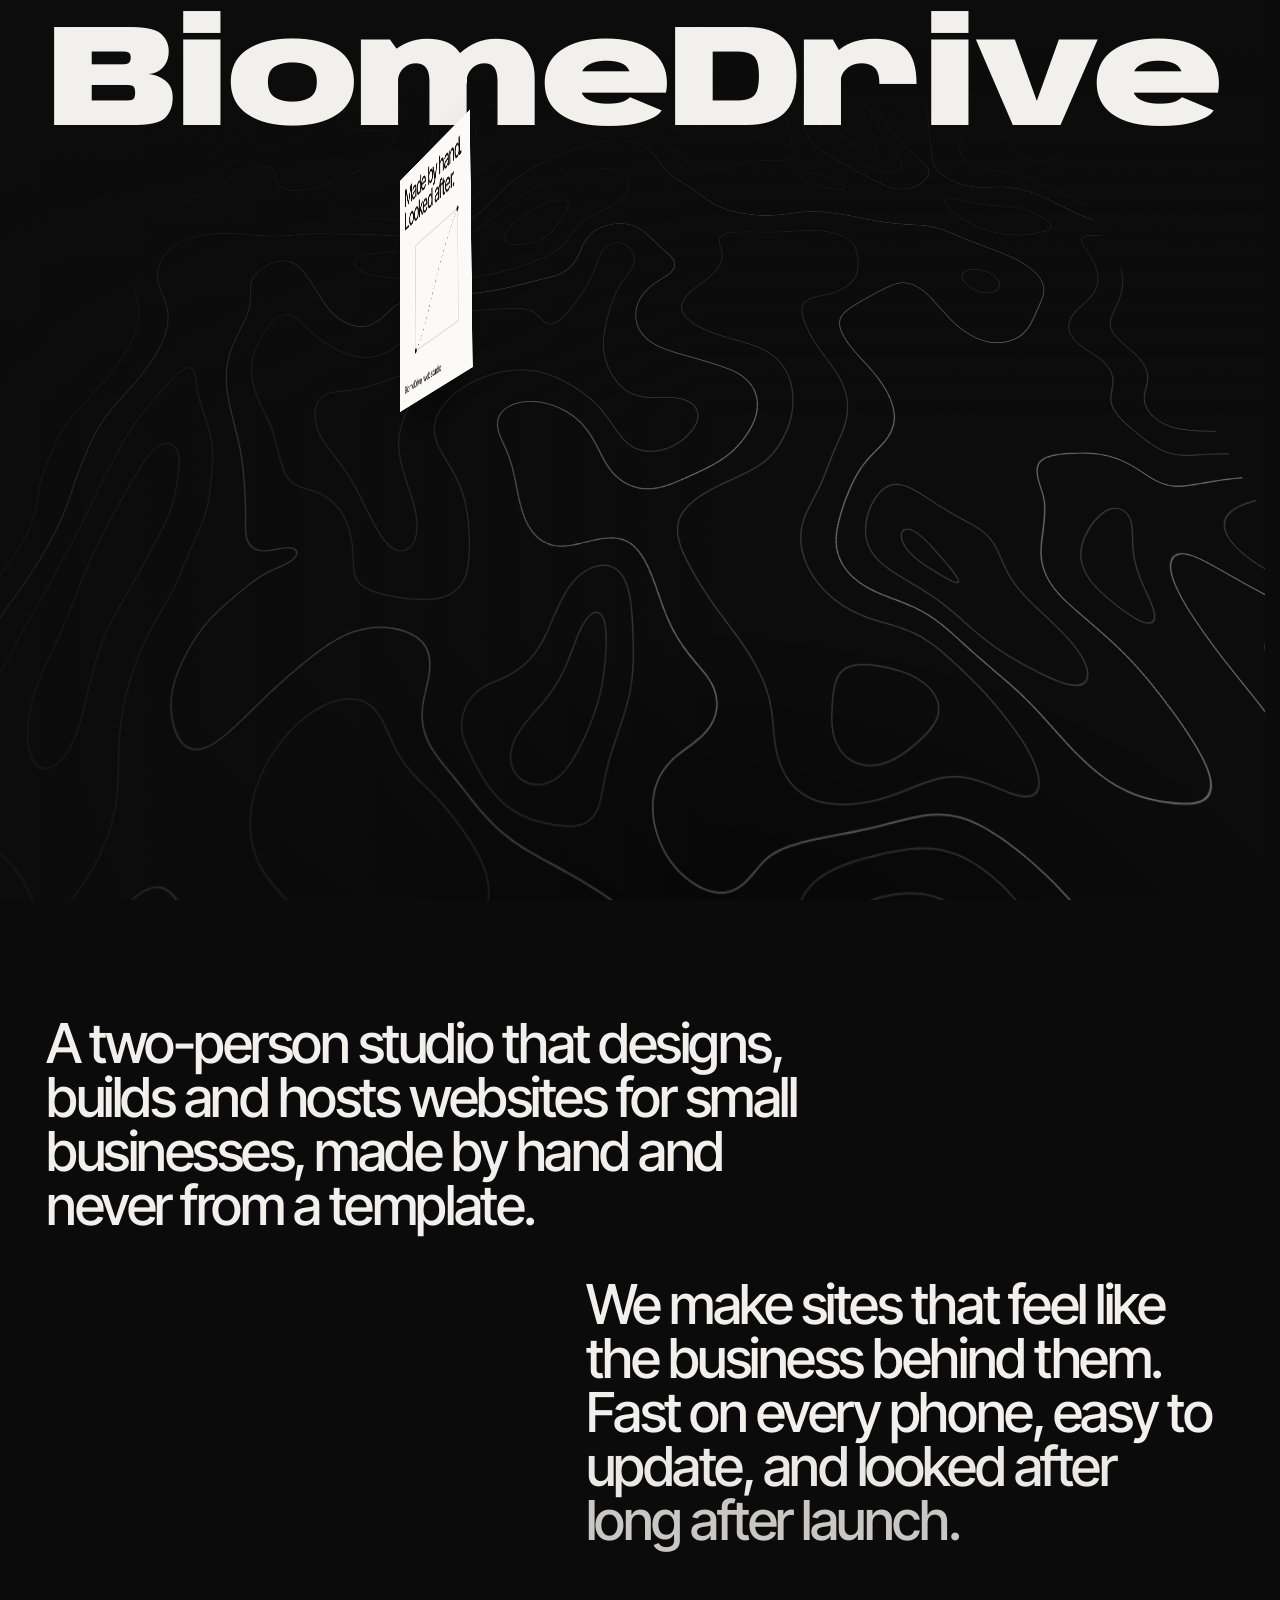
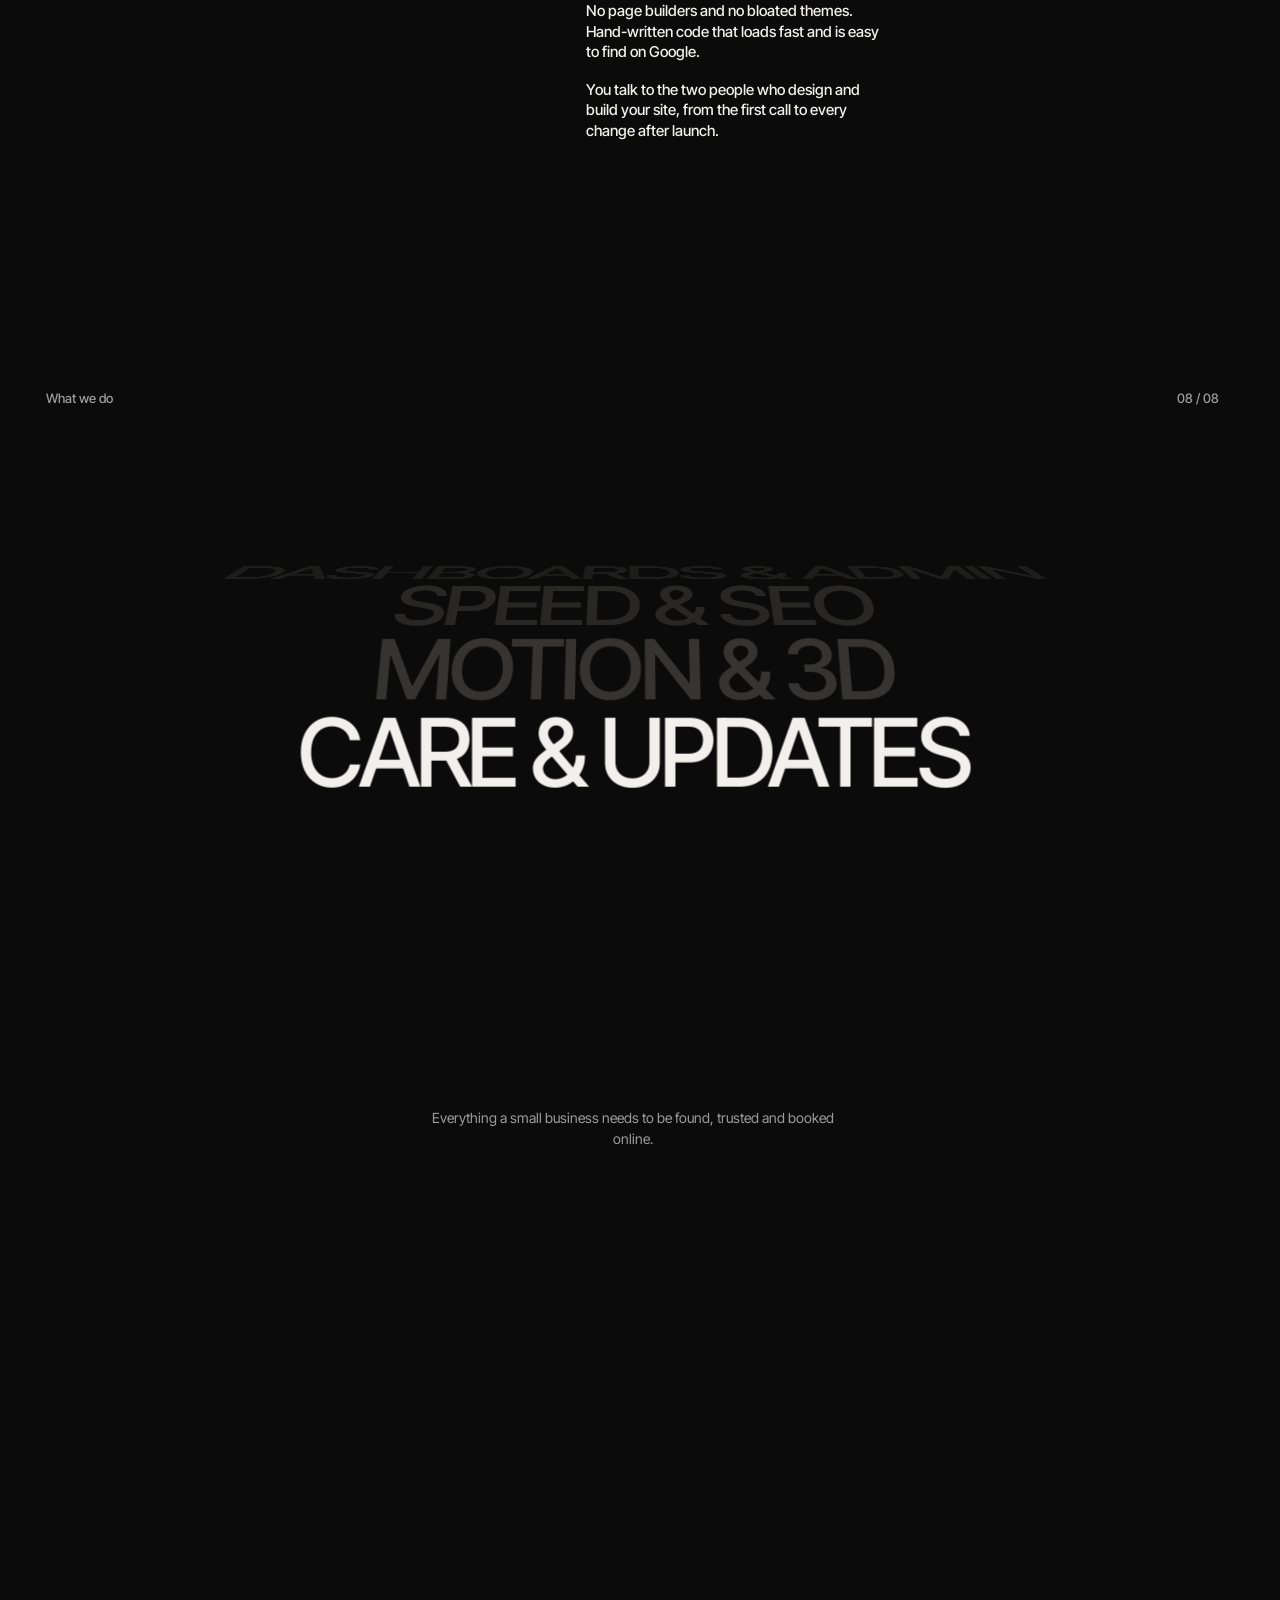
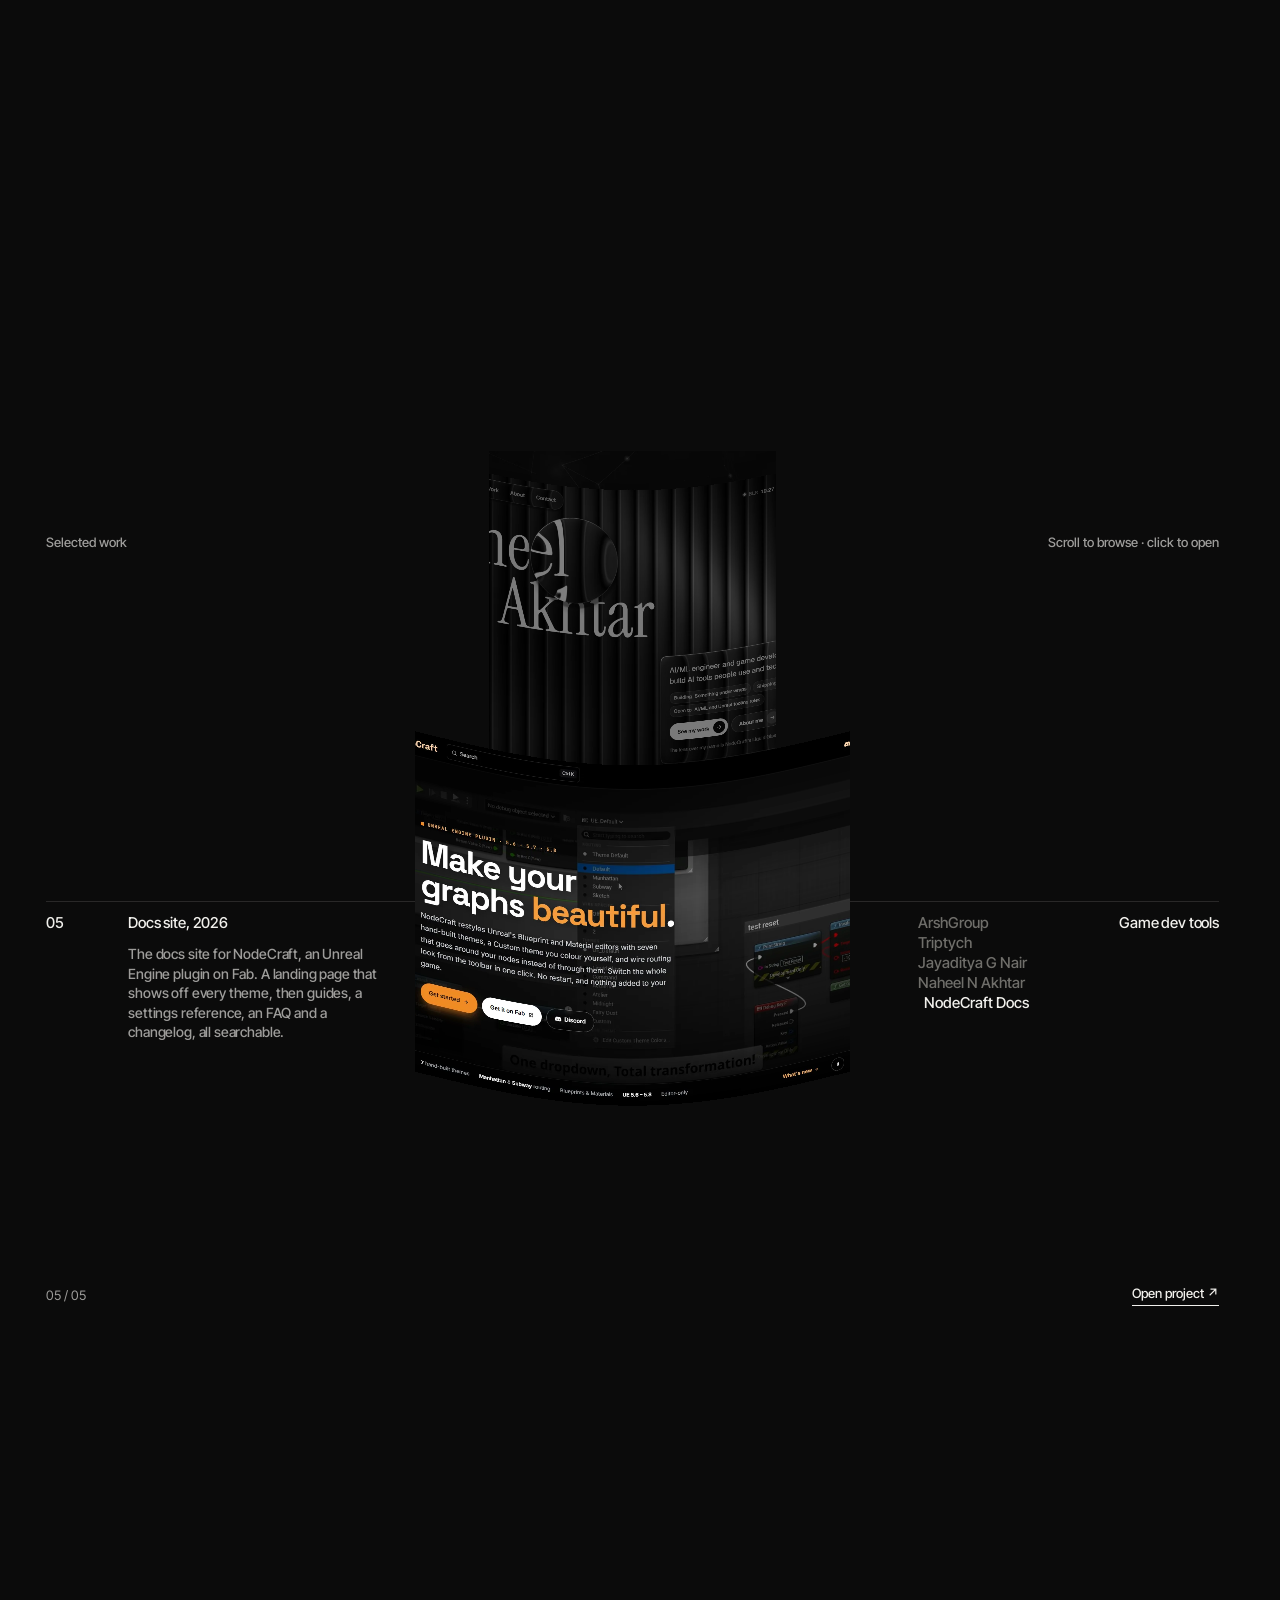
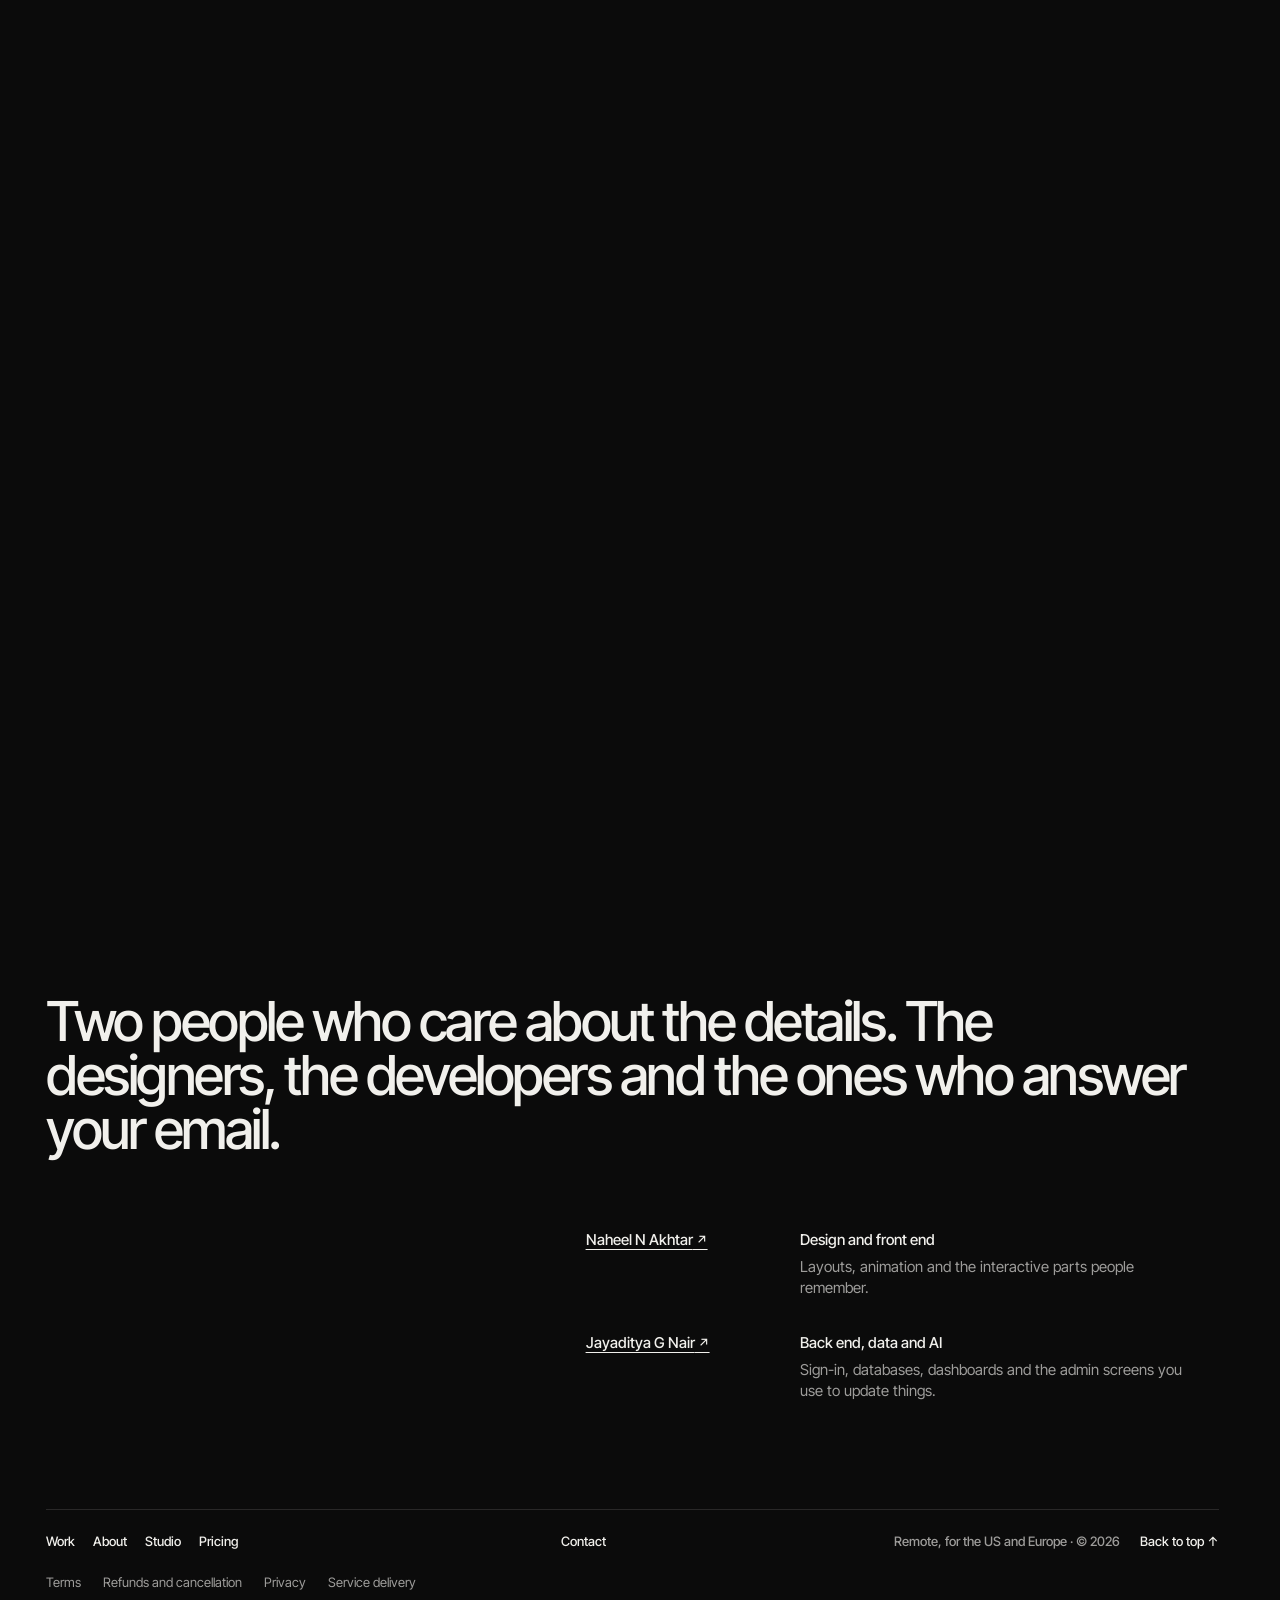
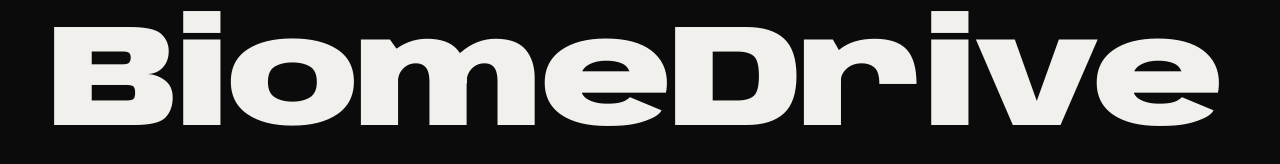
==== commit 602837e9: "Top bar button: "Contact us" Co-Authored-By: Claude Opus 5.5 <noreply@anthropic.com>" ====
--- a/site/index.html
+++ b/site/index.html
@@ -37,7 +37,7 @@
     <span>BiomeDrive</span>
   </a>
   <nav class="nav-links" aria-label="Sections"><a href="#work">Work</a><a href="#about">About</a><a href="#studio">Studio</a><a href="/pricing/">Pricing</a></nav>
-  <a class="nav-cta" href="/contact/"><i></i><span class="long">Start a project</span><span class="short">Contact</span></a>
+  <a class="nav-cta" href="/contact/"><i></i><span class="long">Contact us</span><span class="short">Contact</span></a>
 </header>
 
 <main>
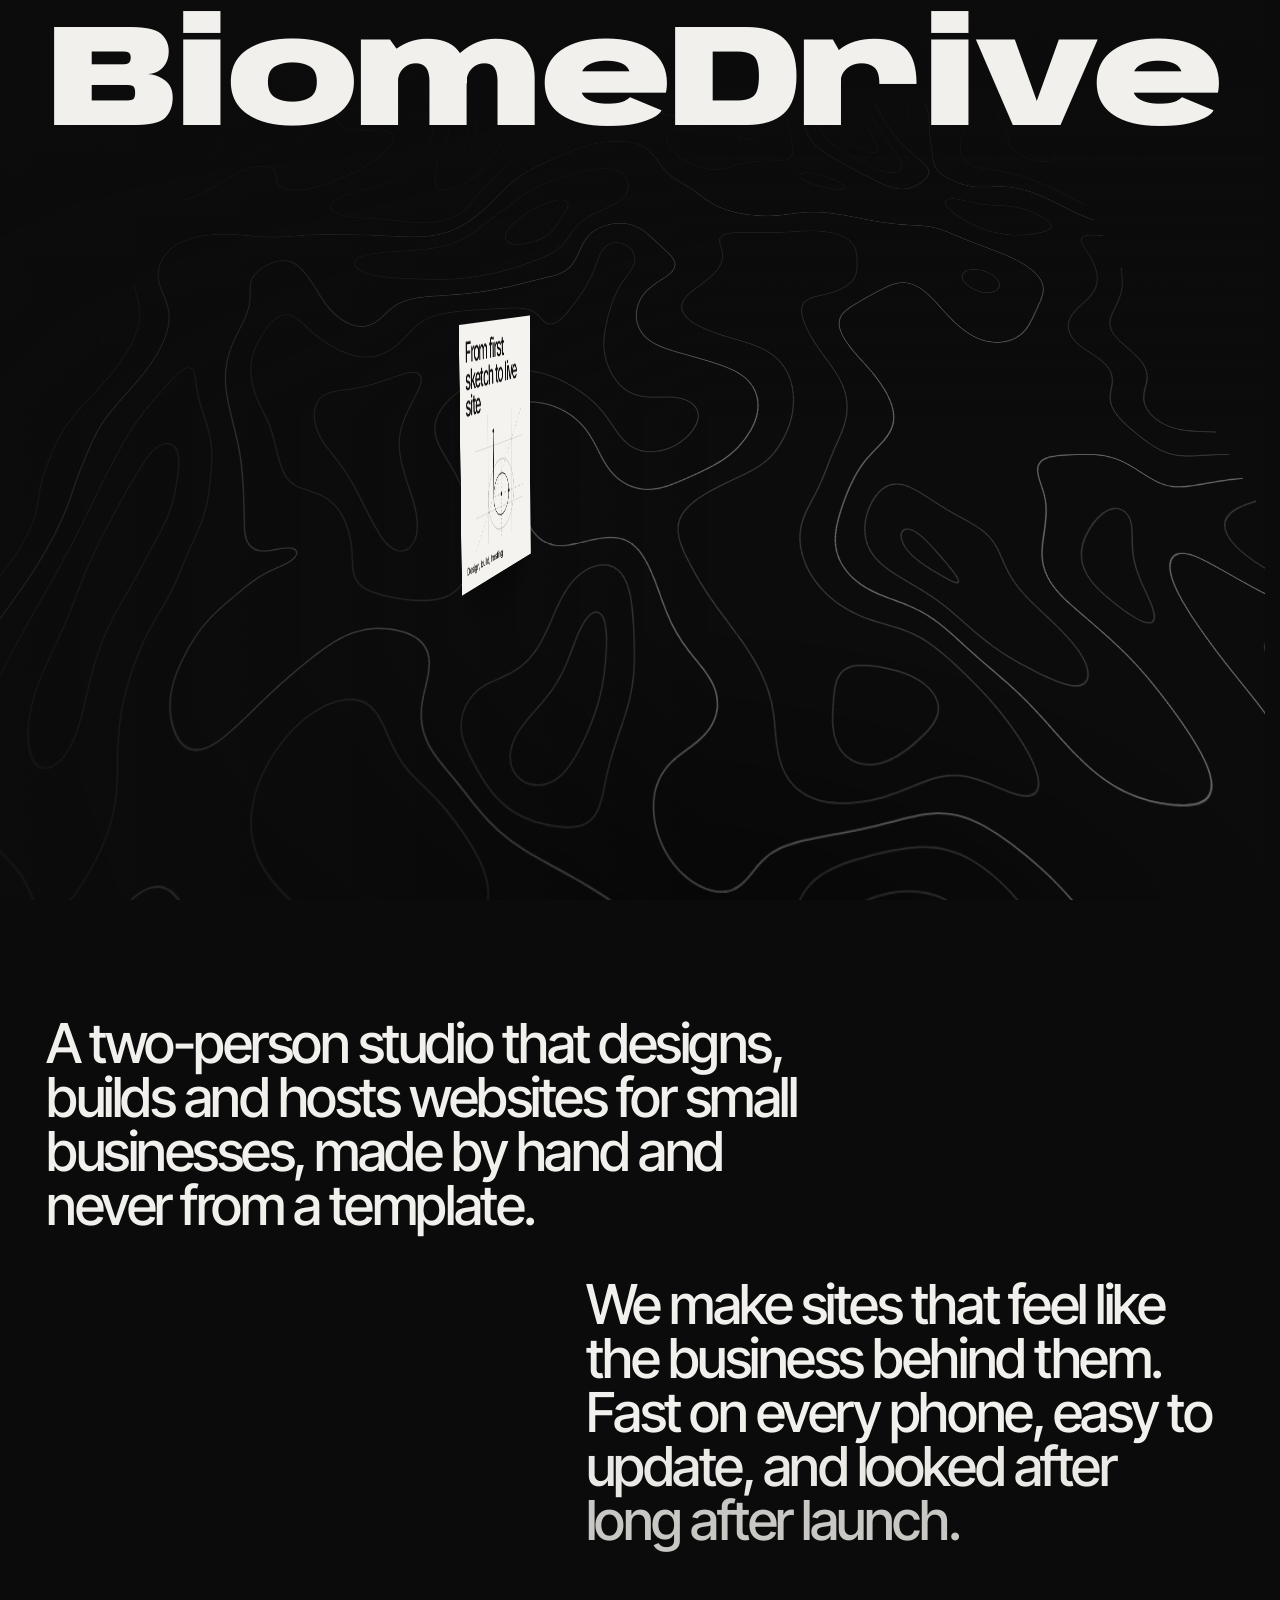
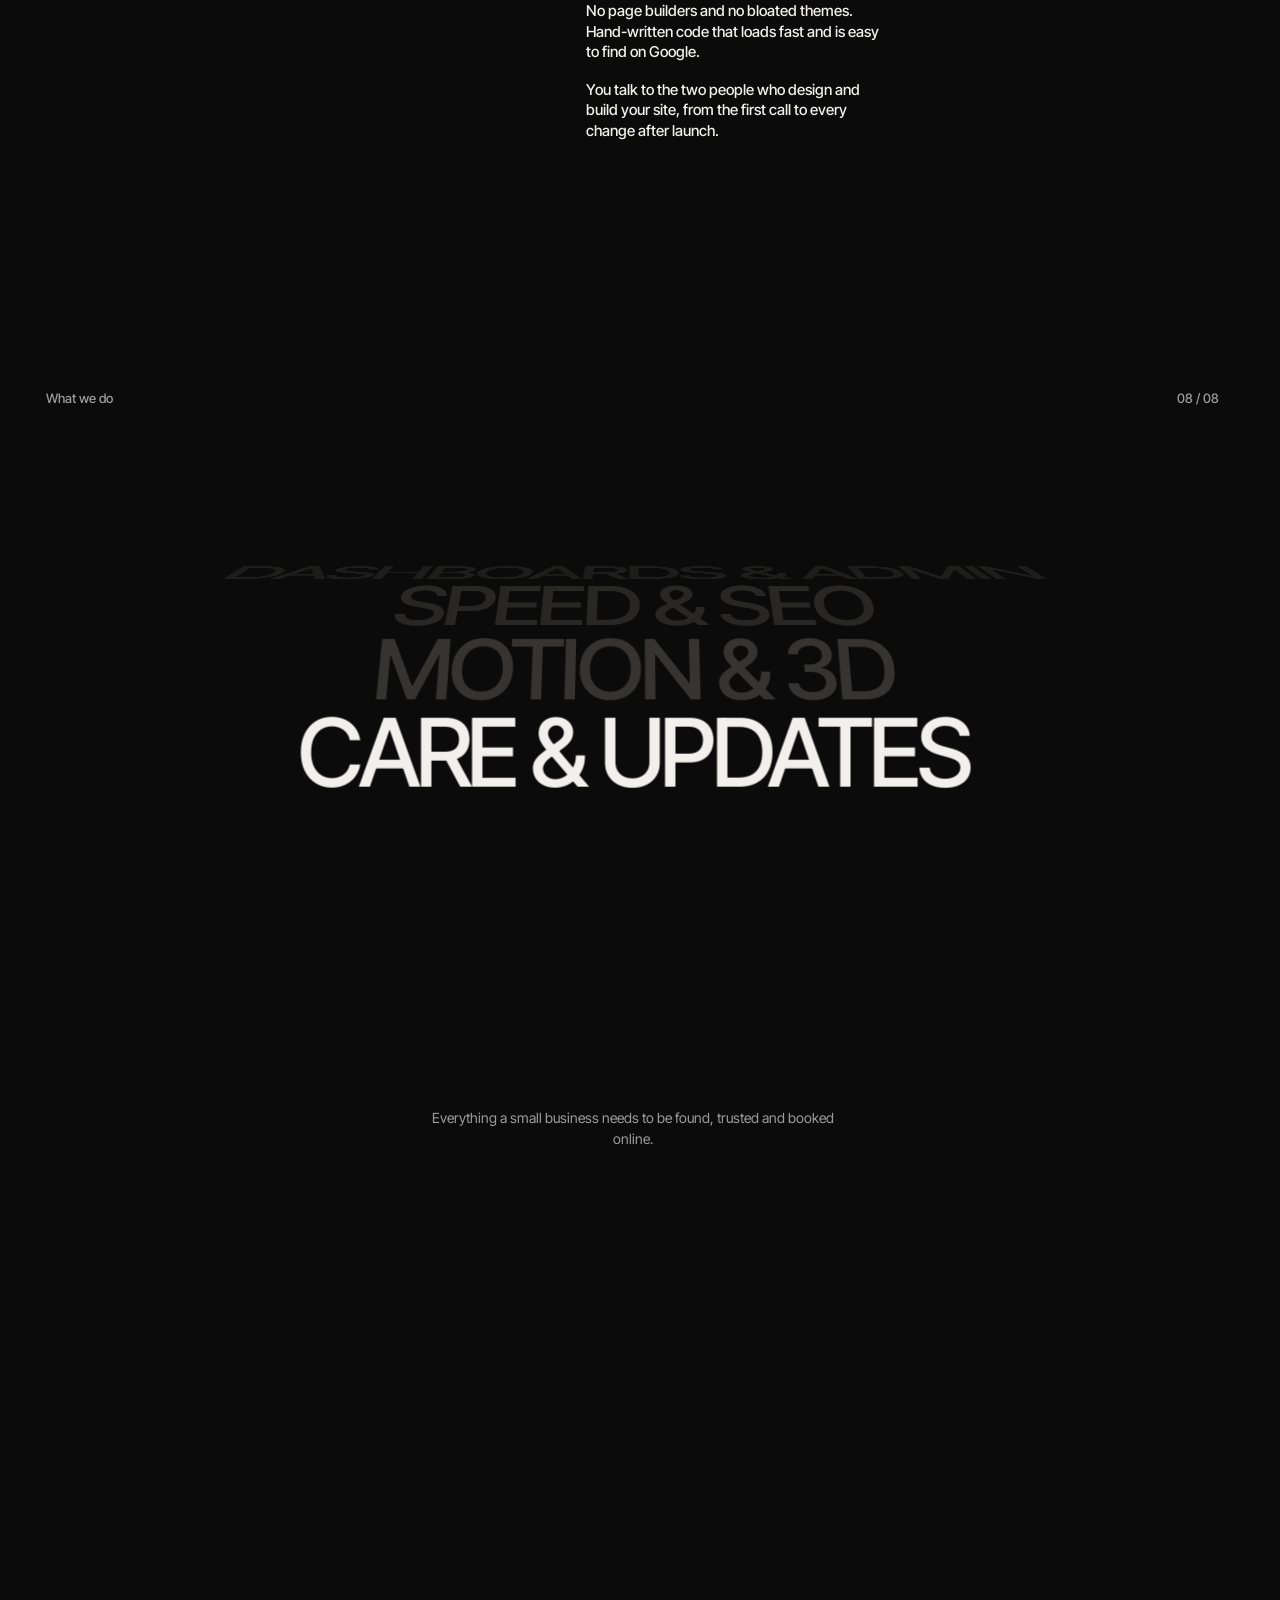
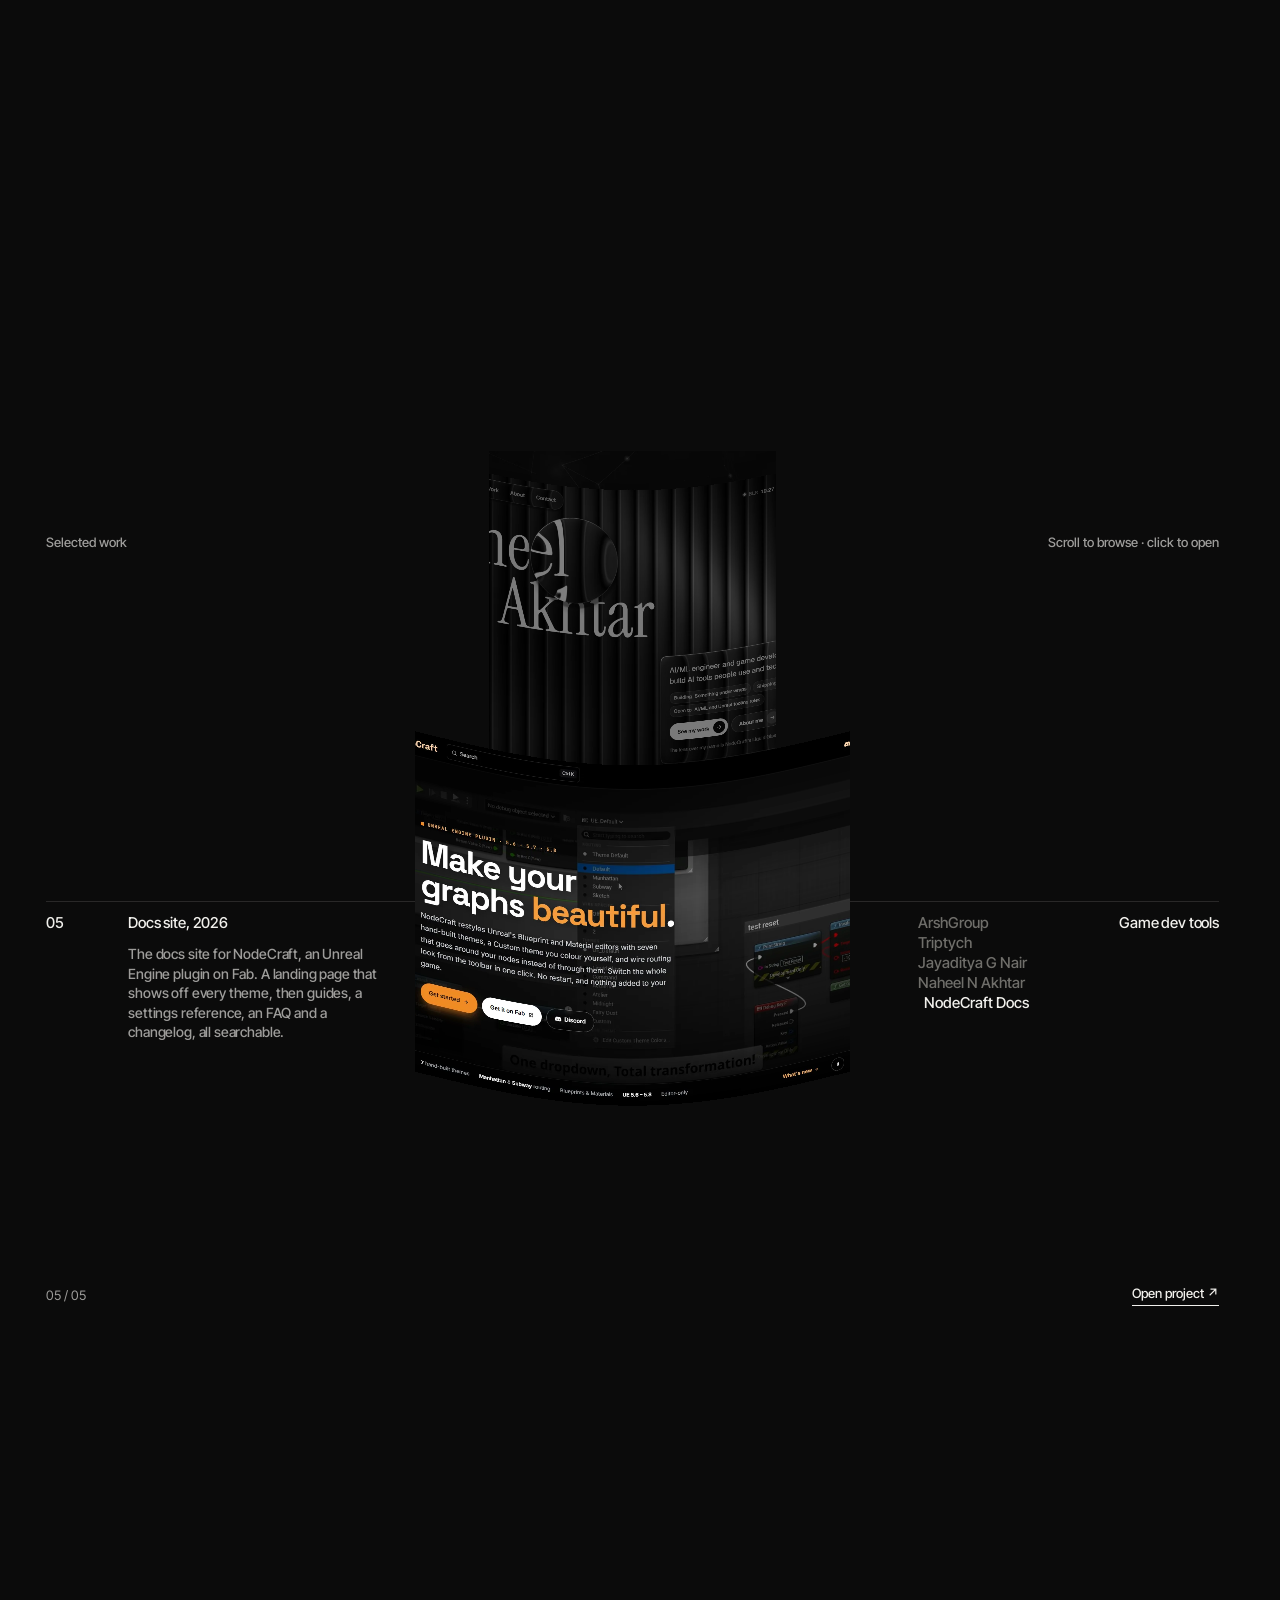
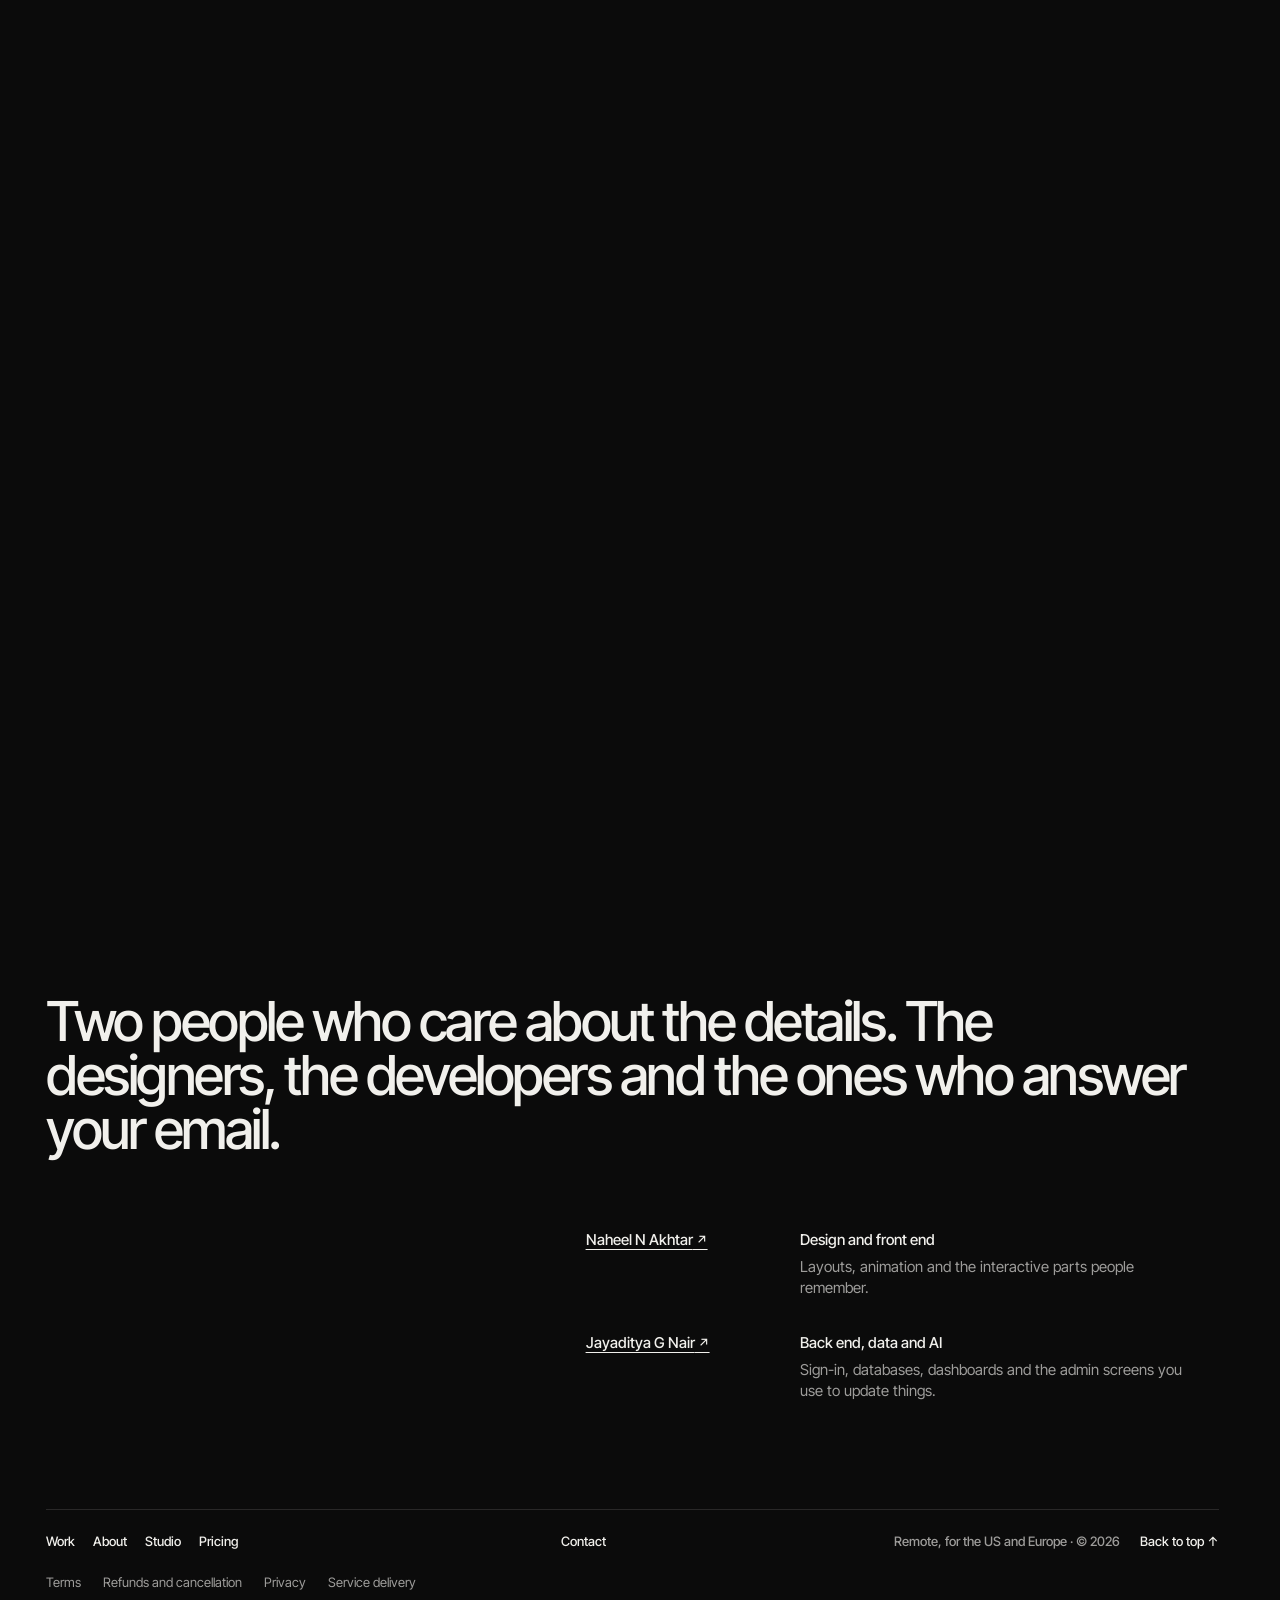
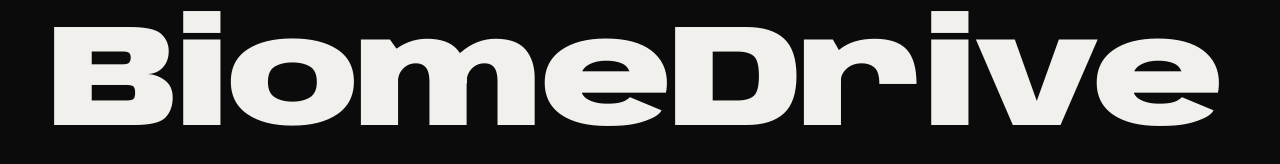
==== commit b04e4182: "Studio: try on 100 website templates before we build A new page at /studio/ where visitors browse te" ====
--- a/site/index.html
+++ b/site/index.html
@@ -36,7 +36,7 @@
     <span class="brand-mark" aria-hidden="true"></span>
     <span>BiomeDrive</span>
   </a>
-  <nav class="nav-links" aria-label="Sections"><a href="#work">Work</a><a href="#about">About</a><a href="#studio">Studio</a><a href="/pricing/">Pricing</a></nav>
+  <nav class="nav-links" aria-label="Sections"><a href="#work">Work</a><a href="#about">About</a><a href="/studio/">Studio</a><a href="/pricing/">Pricing</a></nav>
   <a class="nav-cta" href="/contact/"><i></i><span class="long">Contact us</span><span class="short">Contact</span></a>
 </header>
 
@@ -50,7 +50,7 @@
       <h1 class="home-word"><span>BiomeDrive</span></h1>
       <div class="home-bar">
         <span>Web design studio</span>
-        <nav aria-label="Sections"><a href="#work">Work</a>, <a href="#about">About</a>, <a href="#studio">Studio</a>, <a href="/pricing/">Pricing</a></nav>
+        <nav aria-label="Sections"><a href="#work">Work</a>, <a href="#about">About</a>, <a href="/studio/">Studio</a>, <a href="/pricing/">Pricing</a></nav>
         <a href="/contact/">Contact</a>
       </div>
     </header>
@@ -149,7 +149,7 @@
 
 <footer class="foot">
   <div class="foot-row">
-    <nav aria-label="Footer"><a href="#work">Work</a><a href="#about">About</a><a href="#studio">Studio</a><a href="/pricing/">Pricing</a></nav>
+    <nav aria-label="Footer"><a href="#work">Work</a><a href="#about">About</a><a href="/studio/">Studio</a><a href="/pricing/">Pricing</a></nav>
     <a href="/contact/">Contact</a>
     <p>Remote, for the US and Europe · © <span id="year">2026</span></p>
     <a href="#top">Back to top ↑</a>
--- a/site/css/pages.css
+++ b/site/css/pages.css
@@ -57,6 +57,20 @@
 
 .small-print { padding: 22px var(--gut) 0; max-width: 820px; font-size: 14px; line-height: 1.5; color: var(--text-2); }
 
+/* care plans: two side by side, smaller prices than the build plans */
+.care-lede { margin-top: 22px; max-width: 640px; }
+.care-grid { display: grid; grid-template-columns: repeat(2, minmax(0, 1fr)); gap: clamp(24px, 4vw, 72px); margin-top: clamp(40px, 7vh, 80px); }
+.care { display: grid; gap: 22px; align-content: start; padding-top: 26px; border-top: 1px solid var(--line); }
+.care-name { font-size: clamp(20px, 1.6vw, 26px); font-weight: 500; letter-spacing: -.03em; line-height: 1.1; }
+.price.sm { font-size: clamp(56px, 5.4vw, 104px); }
+/* in the four-column row, "$1,500" needs about 3.5em: keep it inside its column */
+@media (min-width: 1101px) {
+  .plan .price { font-size: clamp(66px, 7vw, 168px); }
+  /* one button column for every row, so the columns line up whatever the button says */
+  .plan { grid-template-columns: minmax(0, .8fr) minmax(0, 1.25fr) minmax(0, 1.2fr) 200px; }
+  .plan .btn { justify-self: end; }
+}
+
 /* how paying works: one line that fills as it comes into view */
 .flow { position: relative; display: grid; grid-template-columns: repeat(4, minmax(0, 1fr)); gap: clamp(20px, 3vw, 48px); margin-top: clamp(48px, 8vh, 90px); padding-top: 40px; }
 .flow::before, .flow::after { content: ""; position: absolute; left: 0; right: 0; top: 5px; height: 1px; background: var(--line); }
@@ -176,6 +190,8 @@
   .plan { grid-template-columns: minmax(0, 1fr); gap: 18px; }
   .plan .btn { grid-column: auto; }
   .price { font-size: clamp(64px, 22vw, 110px); }
+  .price.sm { font-size: clamp(52px, 16vw, 80px); }
+  .care-grid { grid-template-columns: minmax(0, 1fr); }
   .flow { grid-template-columns: minmax(0, 1fr); }
   .ask { grid-template-columns: minmax(0, 1fr); align-items: start; }
   .co dl { grid-template-columns: minmax(0, 1fr); }
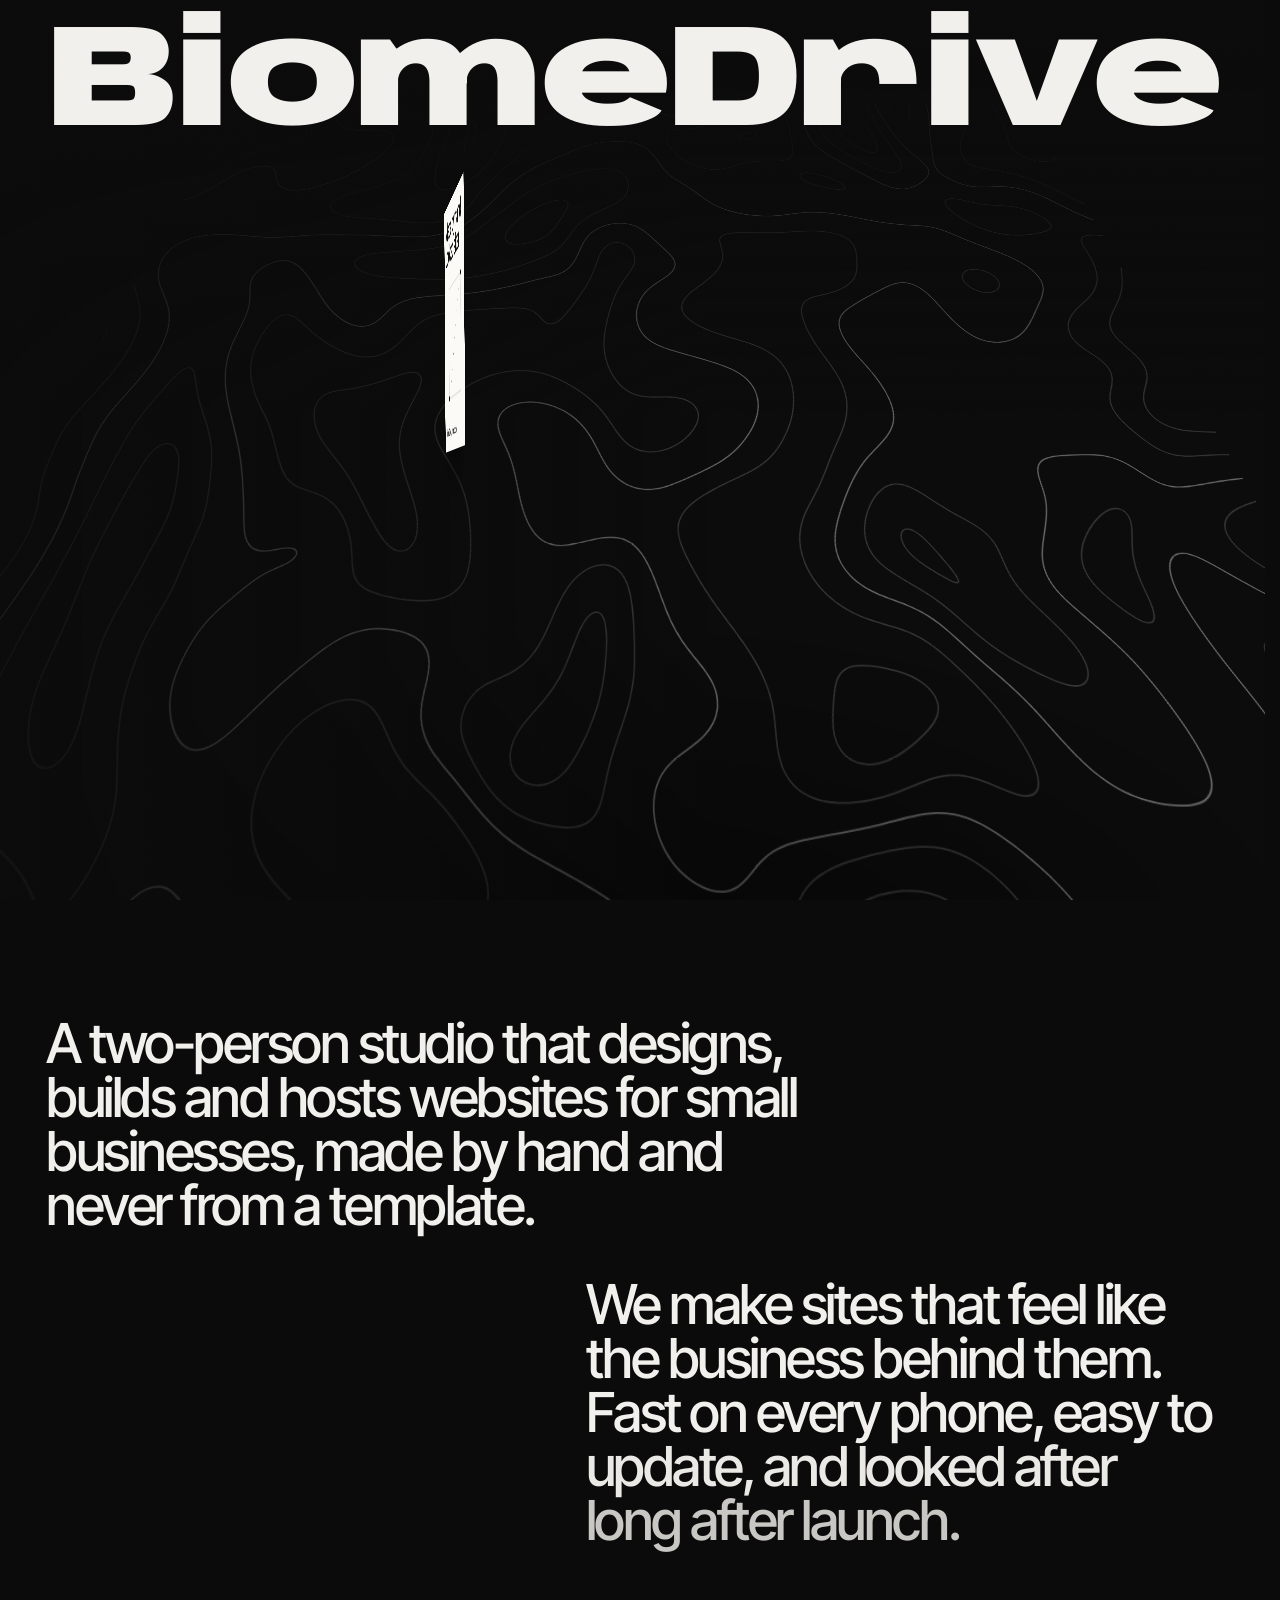
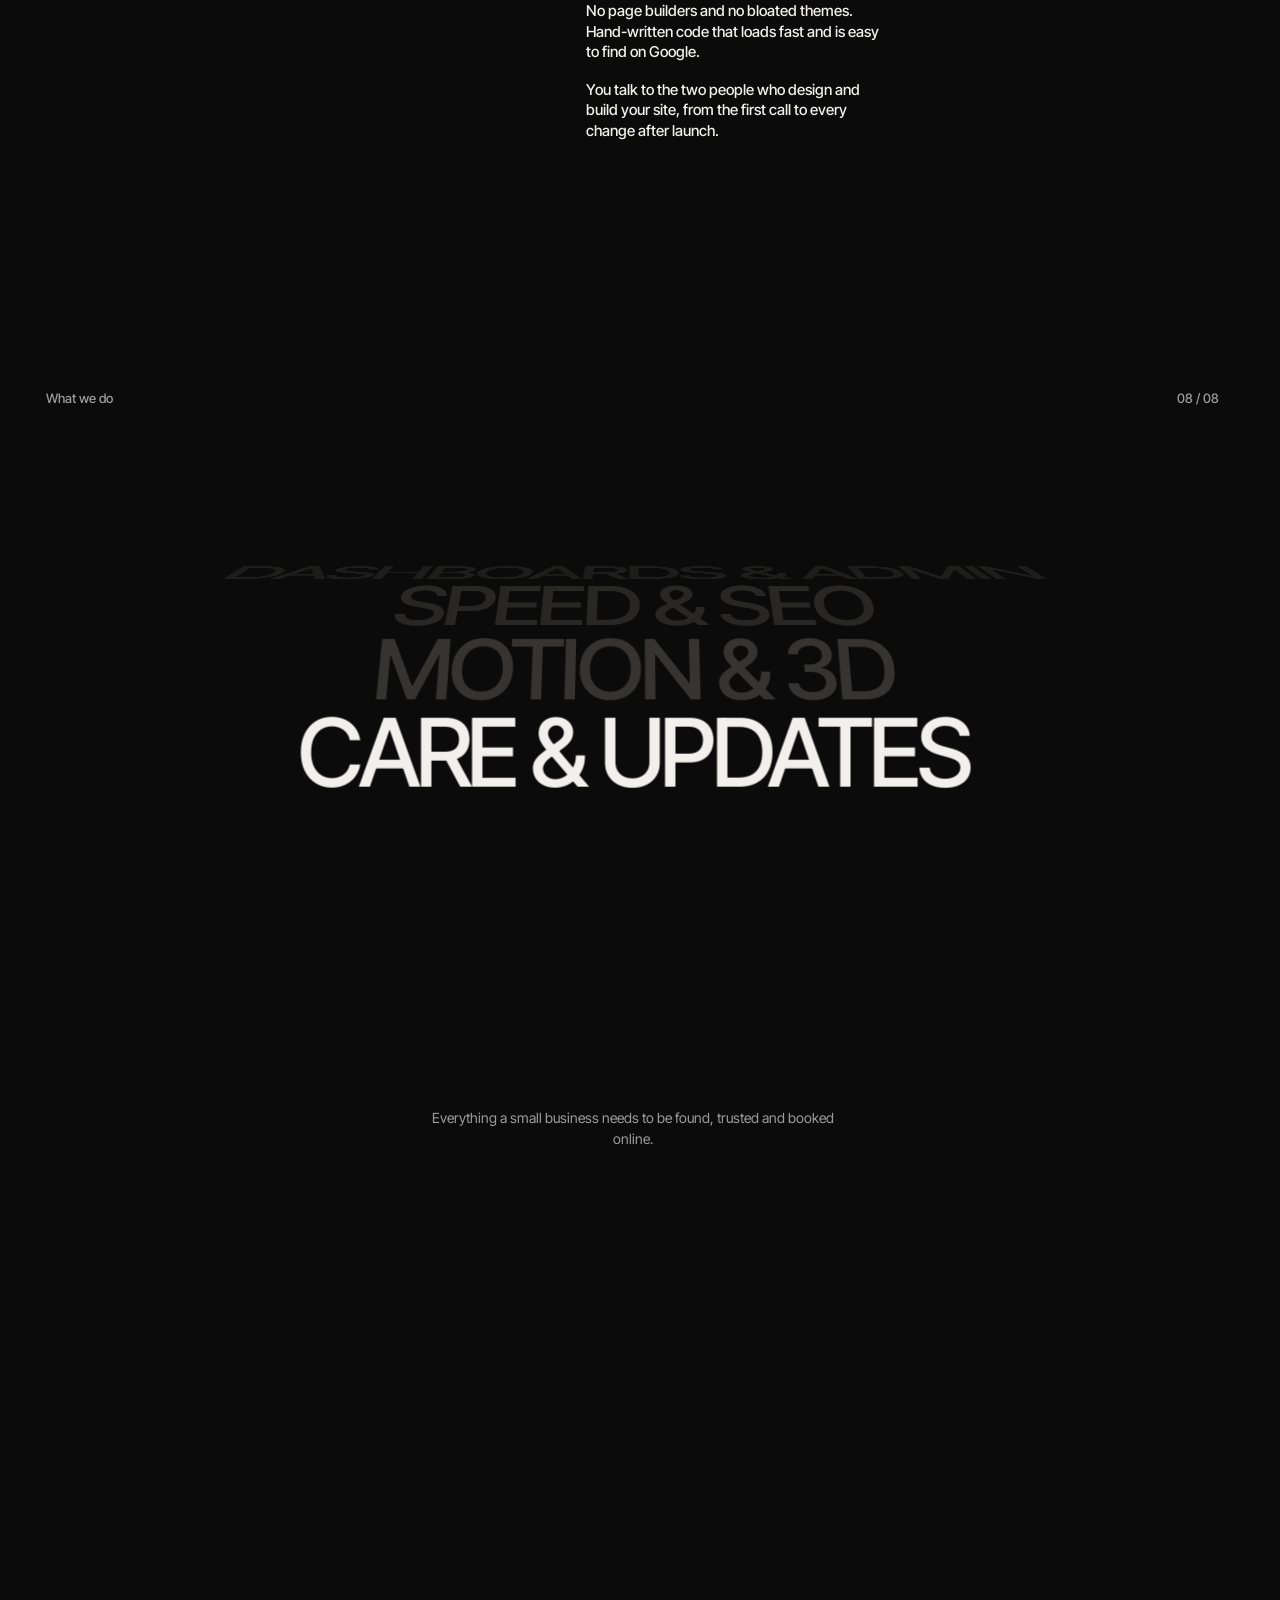
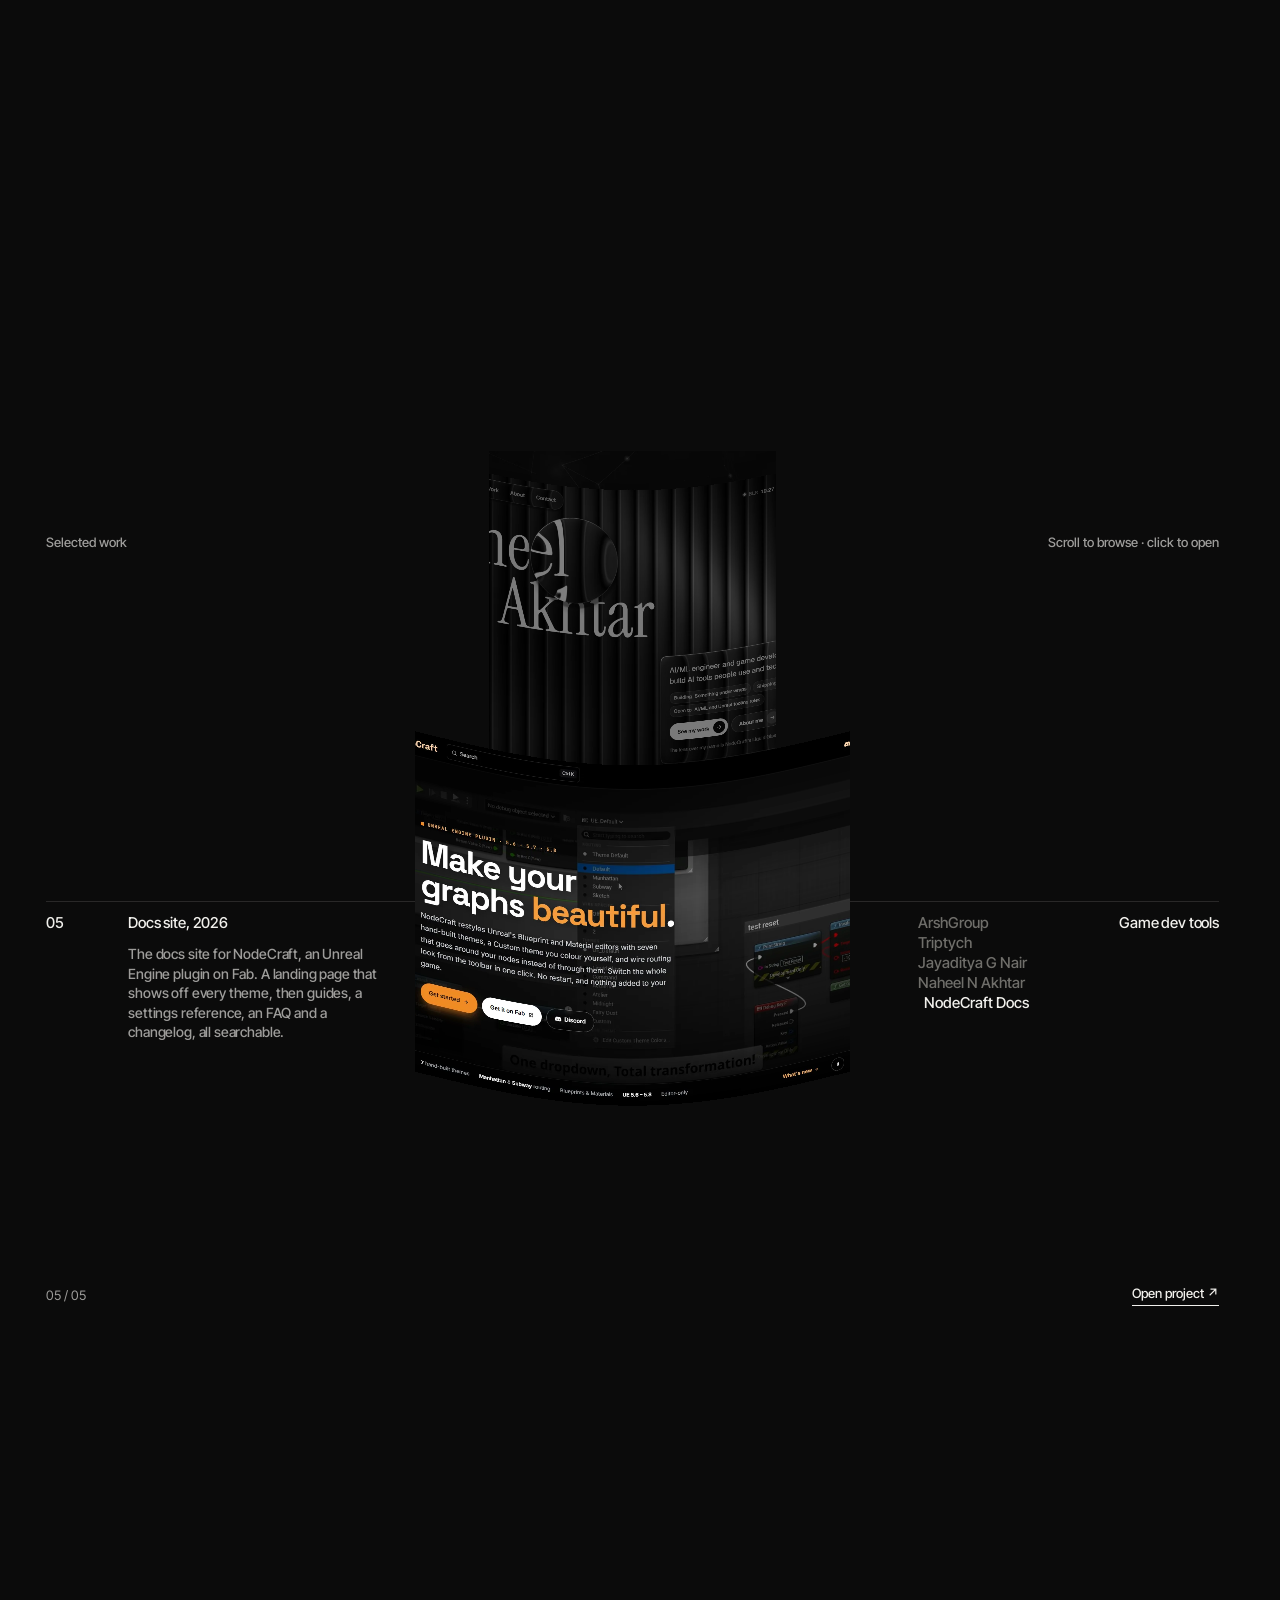
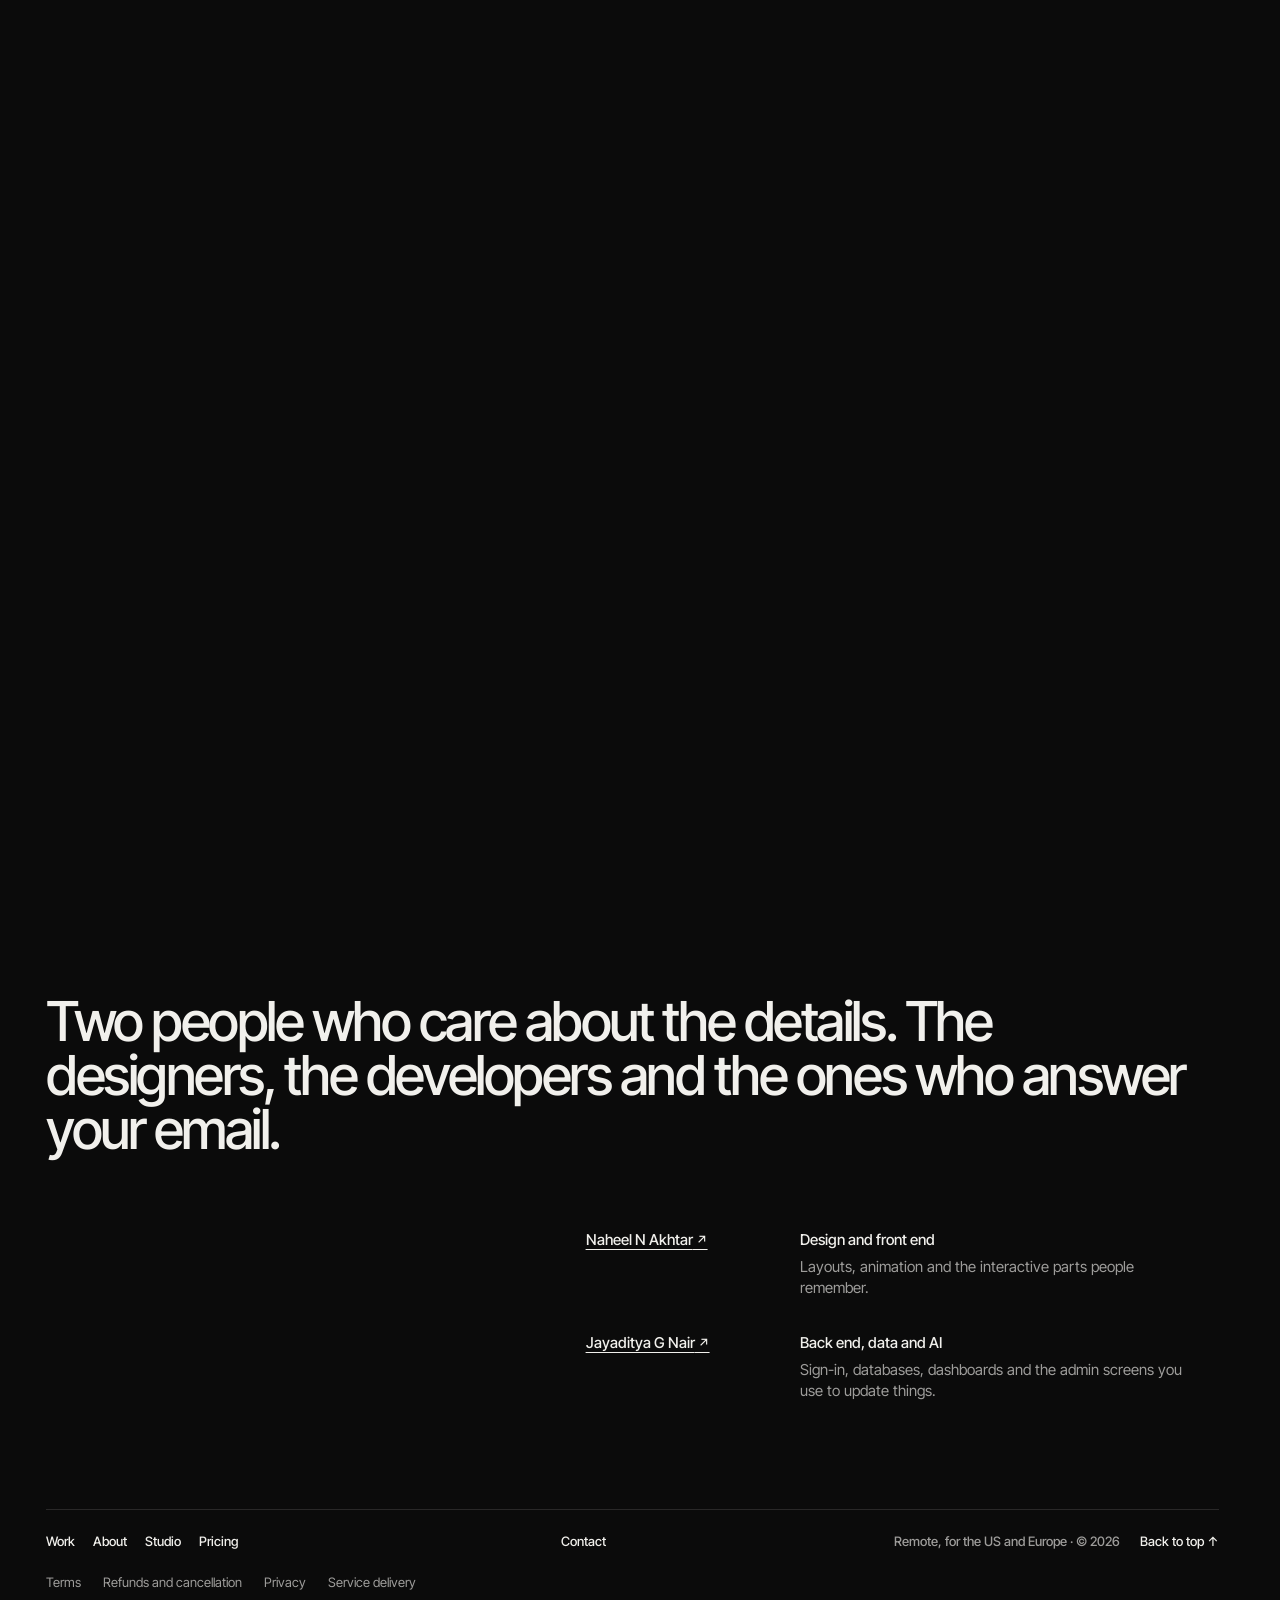
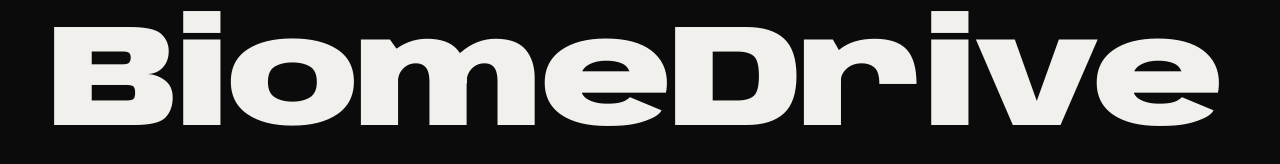
==== commit dba51bee: "Studio: 50 interactive templates; headlines no longer cut off Headlines - The line masks that make h" ====
--- a/site/index.html
+++ b/site/index.html
@@ -14,7 +14,7 @@
 <link rel="preconnect" href="https://fonts.gstatic.com" crossorigin>
 <link href="https://fonts.googleapis.com/css2?family=Anybody:wdth,wght@50..150,300..900&family=Inter+Tight:ital,wght@0,300..800;1,300..500&family=Newsreader:ital,opsz,wght@1,6..72,300..500&family=Spline+Sans+Mono:wght@400;500&display=swap" rel="stylesheet">
 <link rel="stylesheet" href="css/style.css?v=14">
-<link rel="stylesheet" href="css/pages.css?v=1">
+<link rel="stylesheet" href="css/pages.css?v=4">
 <script>
   // Before first paint: reduced motion, and the loader (once per visit; it clears itself after 9 s if anything fails).
   (function () {
--- a/site/css/pages.css
+++ b/site/css/pages.css
@@ -16,8 +16,8 @@
 .todo { background: #f5d76e; color: #111; padding: 0 .25em; border-radius: 2px; font-family: var(--f-mono); font-size: .86em; }
 
 /* headings split into words that rise out of a mask (page.js) */
-.wd { display: inline-block; overflow: hidden; vertical-align: top; padding: 0 .06em .1em 0; margin: 0 -.06em -.1em 0; }
-.wd > span { display: inline-block; transform: translateY(108%); transition: transform 1.1s var(--ease) calc(var(--i, 0) * 55ms); }
+.wd { display: inline-block; overflow: hidden; vertical-align: top; padding: .2em .14em .26em .22em; margin: -.2em -.14em -.26em -.22em; }   /* room for italic overhang, tall capitals and descenders */
+.wd > span { display: inline-block; transform: translateY(140%); transition: transform 1.1s var(--ease) calc(var(--i, 0) * 55ms); }
 .ready .wd > span { transform: none; }
 /* everything else fades up once, in order */
 .js .rise { opacity: 0; transform: translateY(22px); transition: opacity .9s var(--ease), transform .9s var(--ease); transition-delay: calc(.25s + var(--i, 0) * 80ms); }
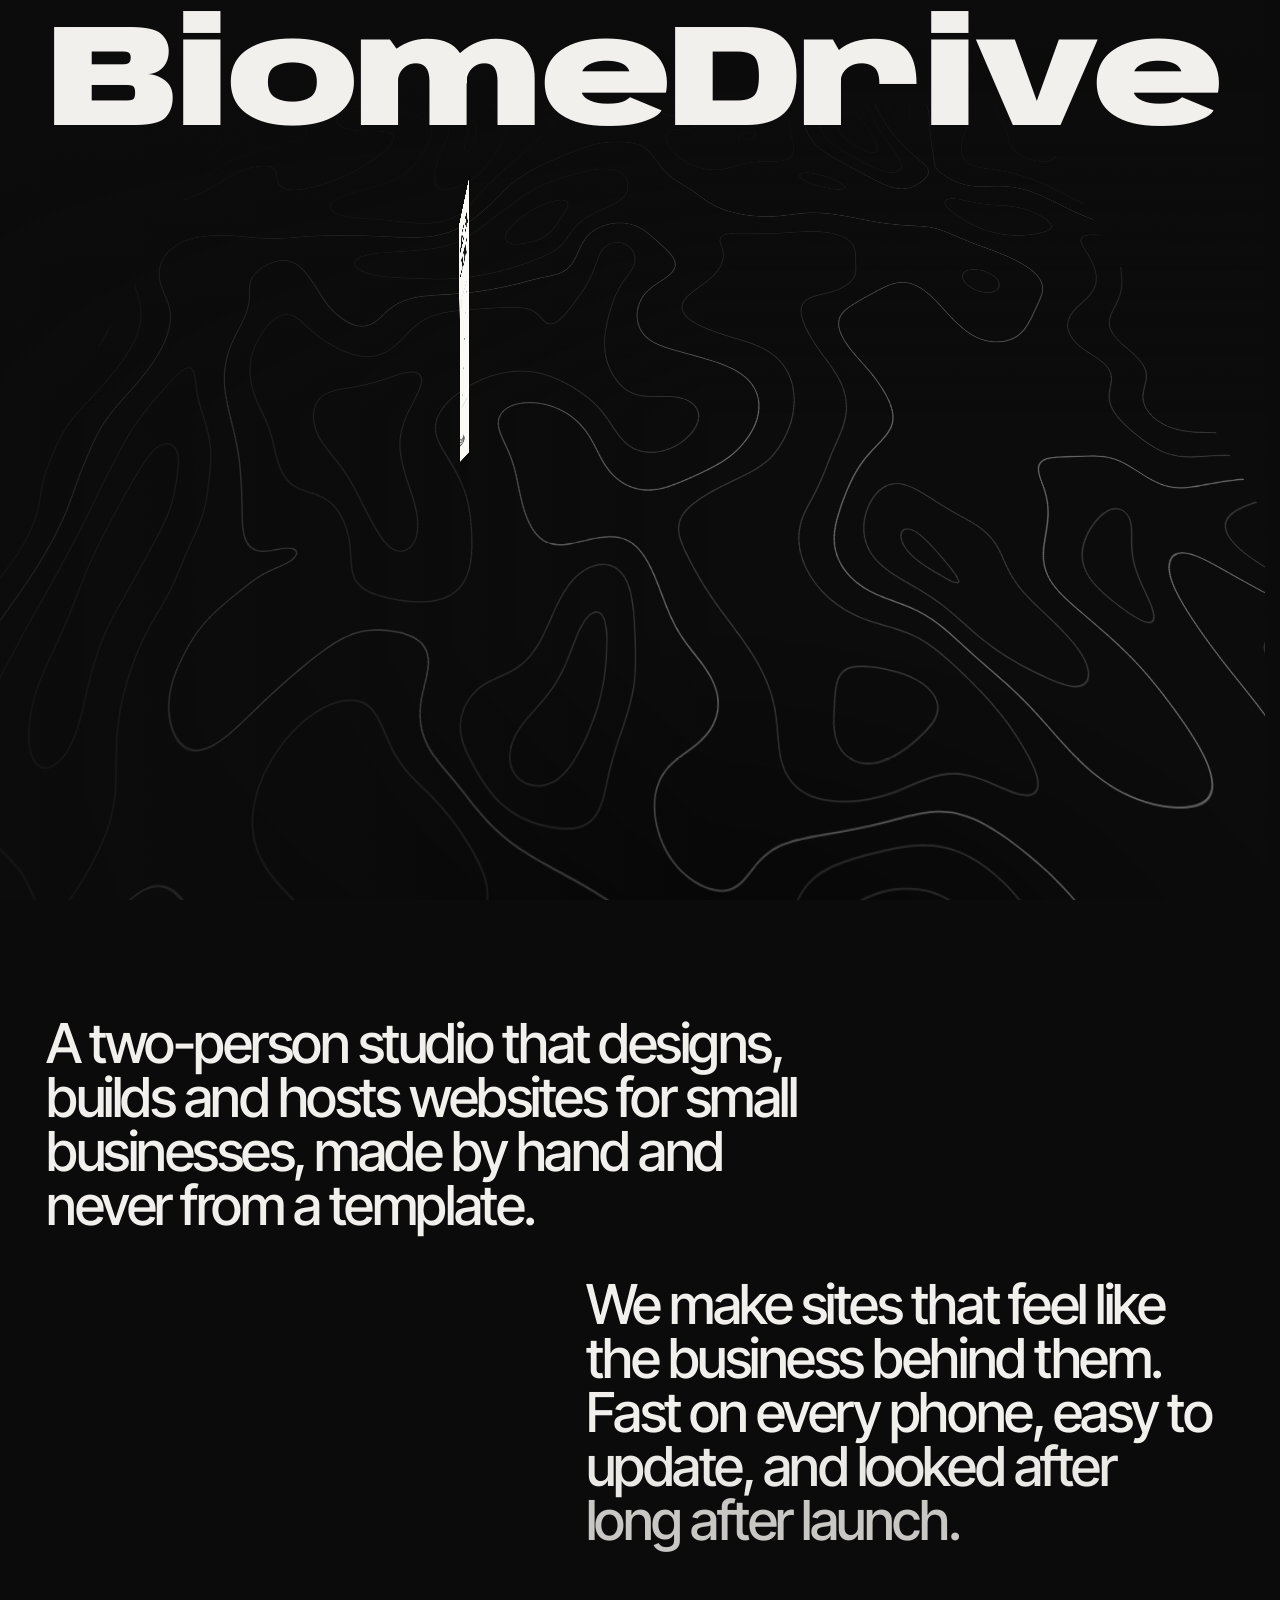
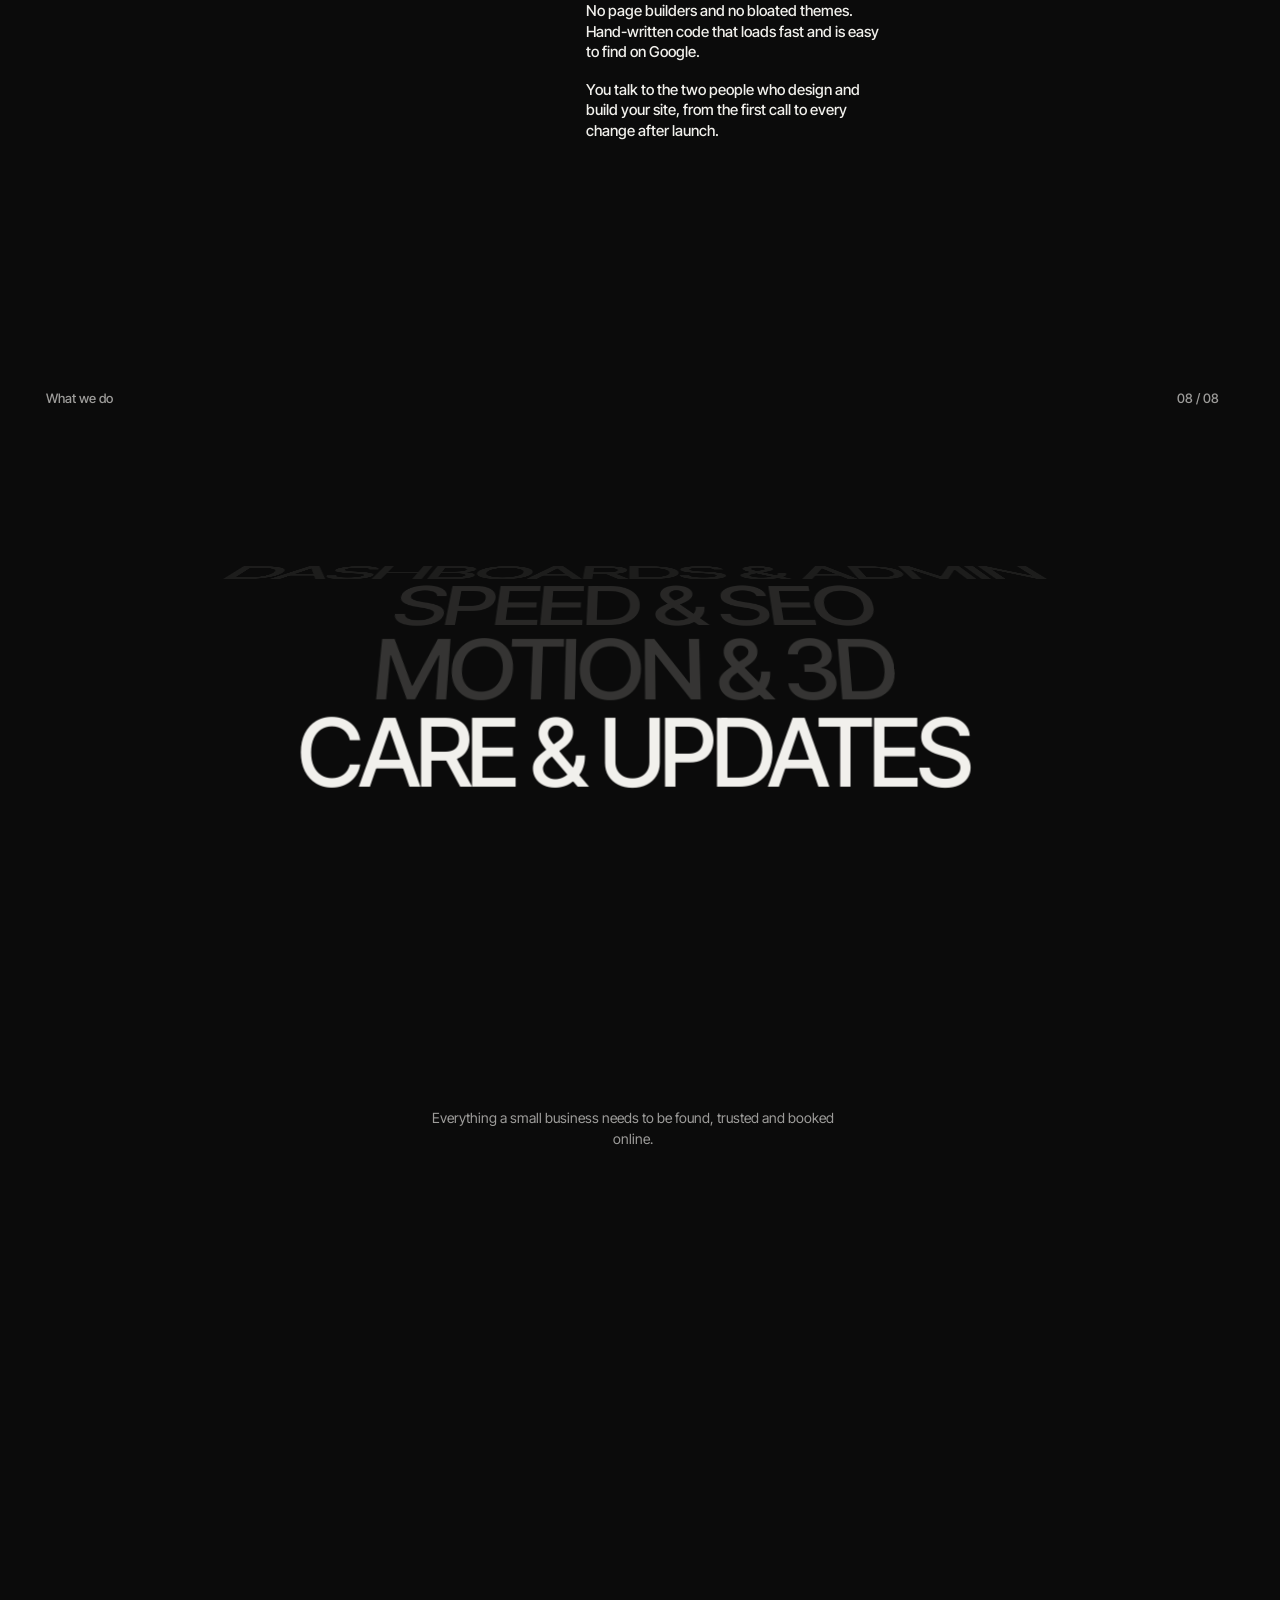
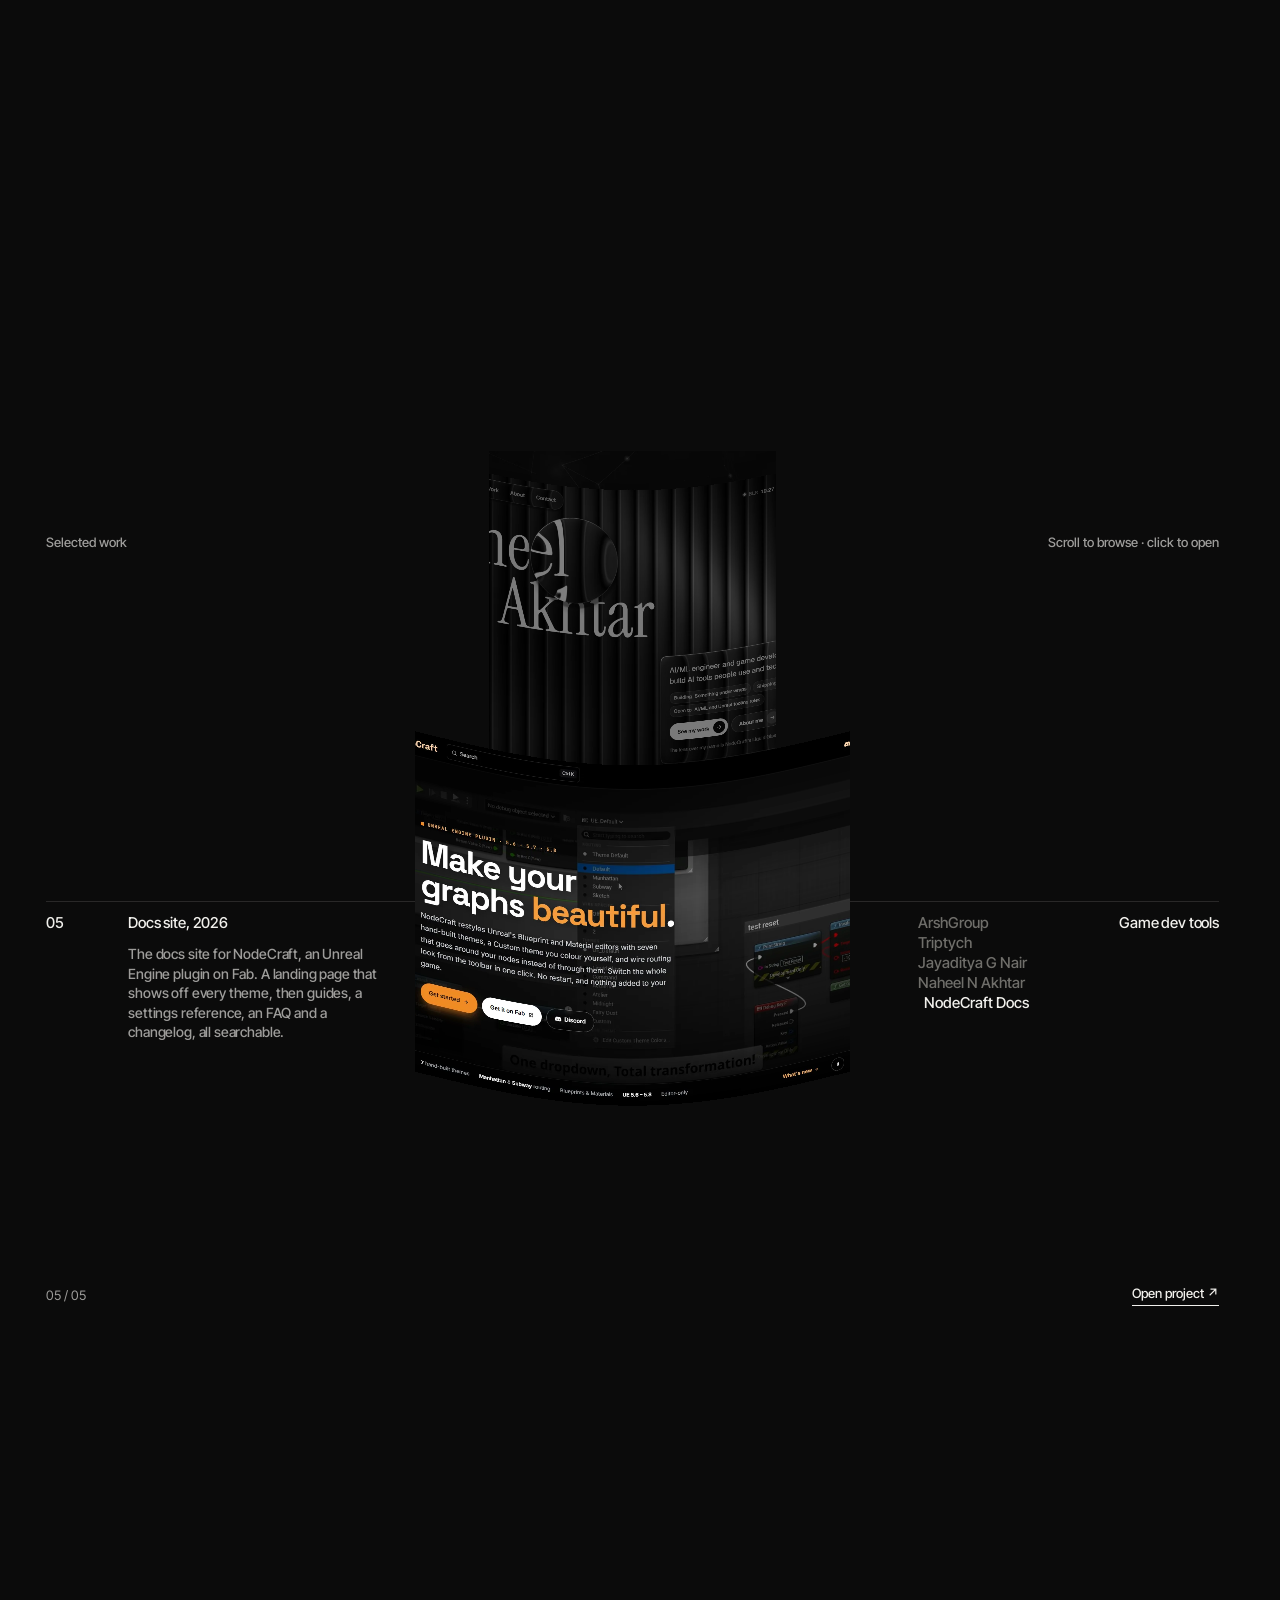
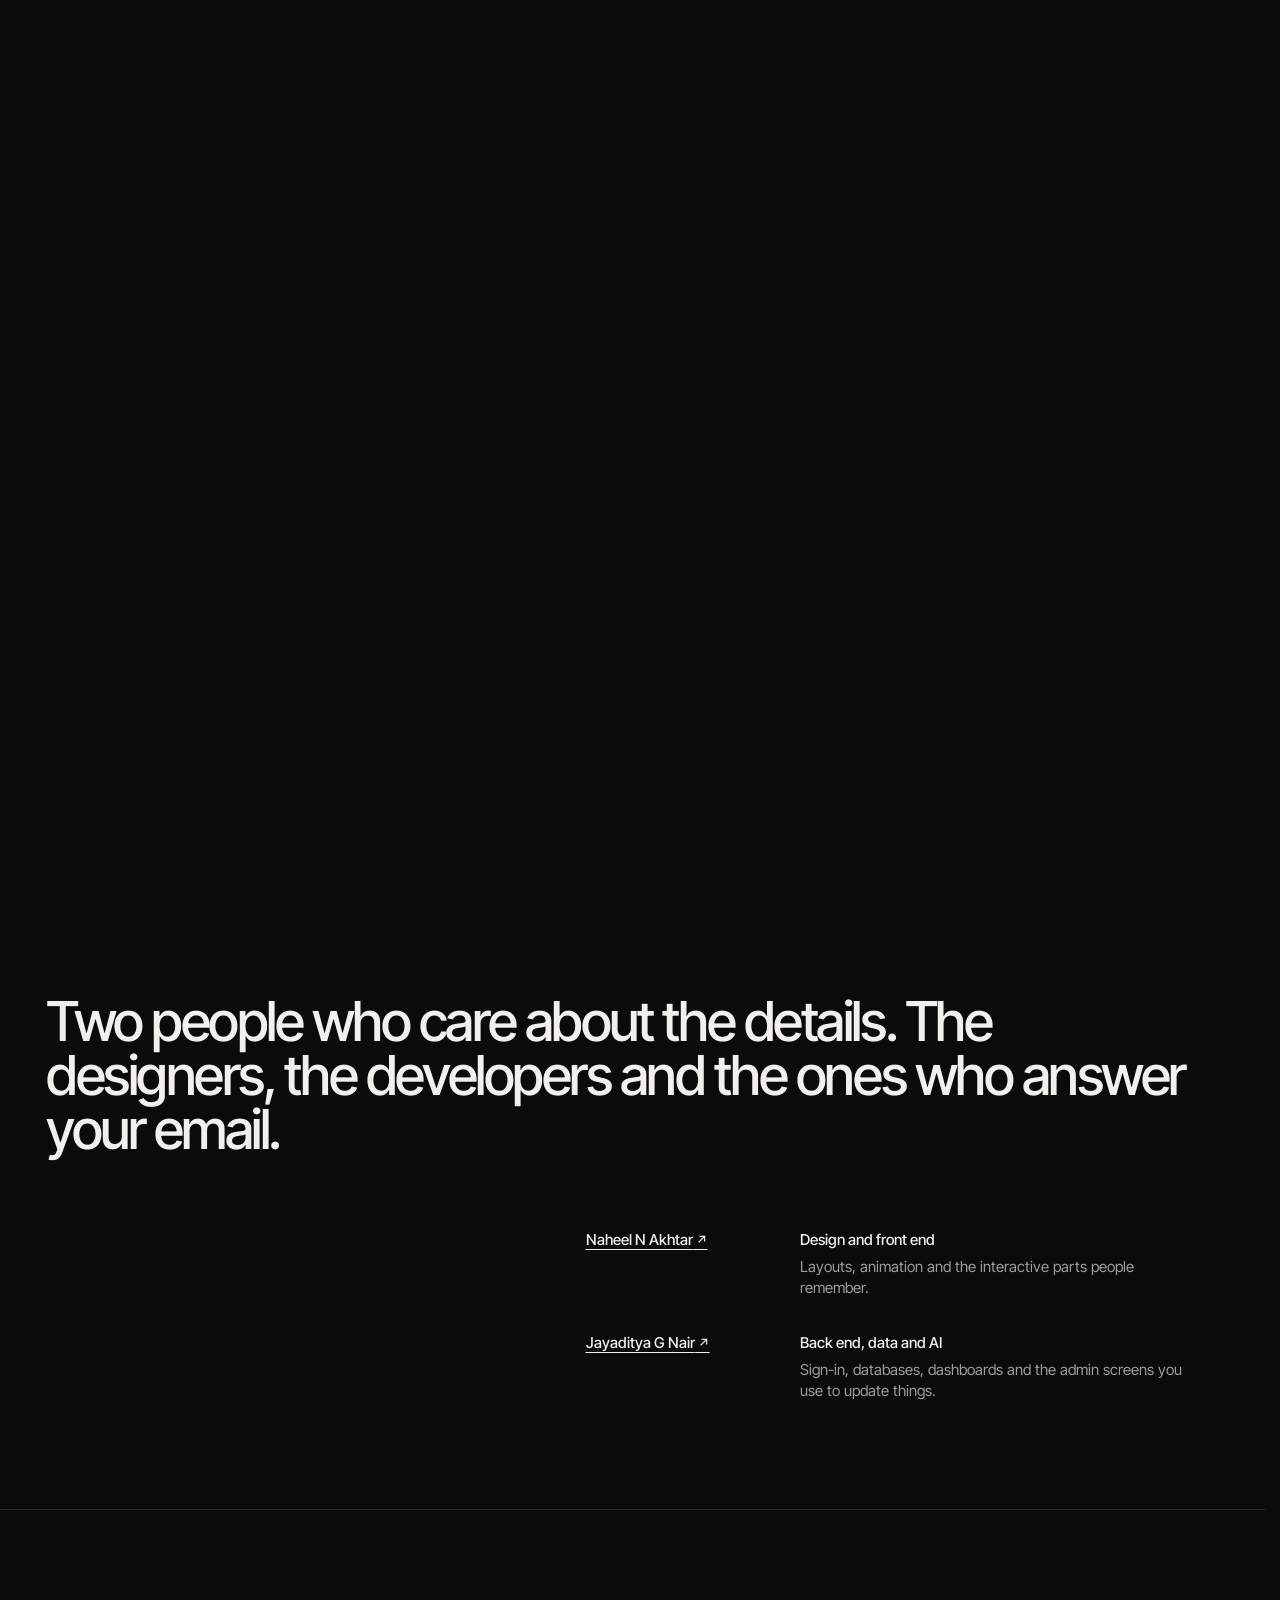
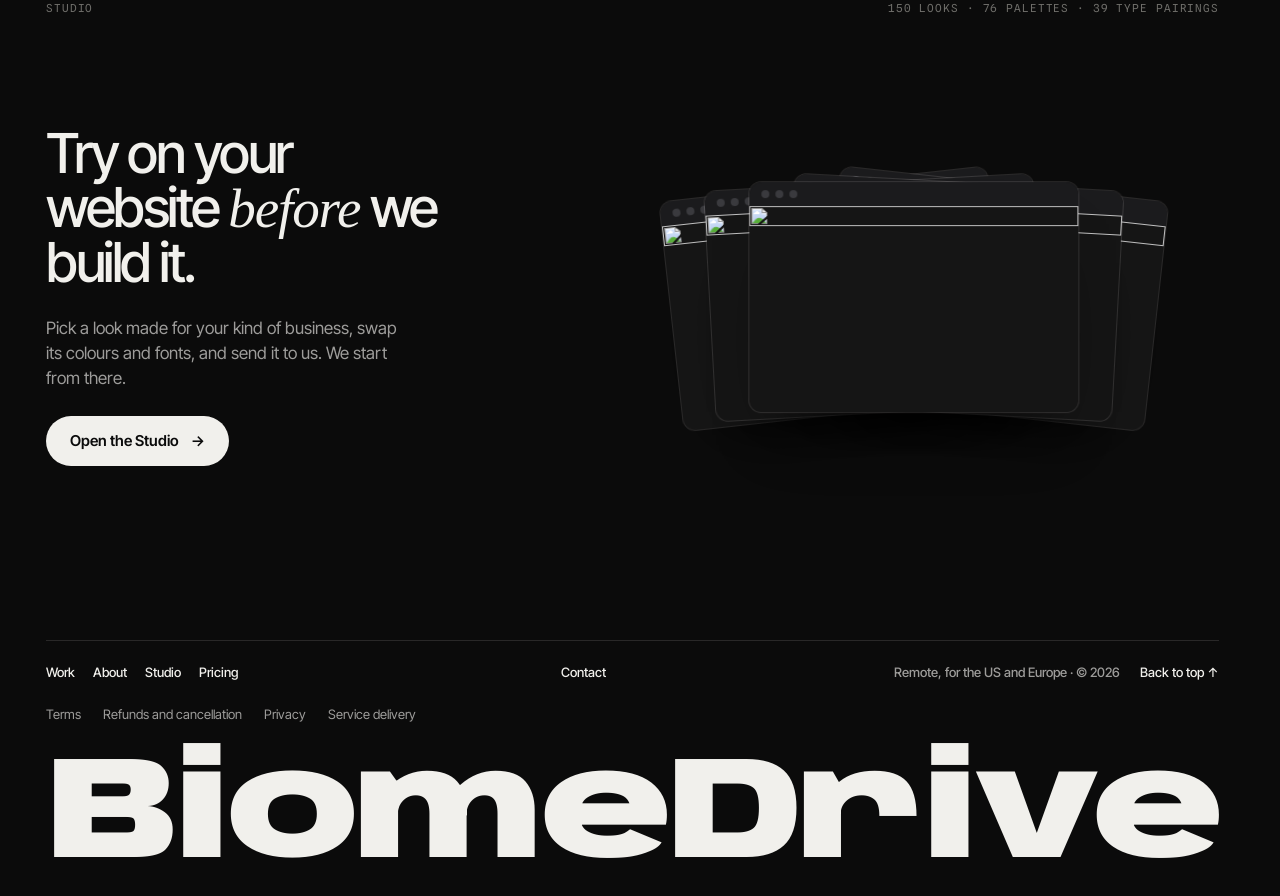
==== commit 837b0d70: "Home: a Try the Studio section before the footer A short line, an Open the Studio button and a fan o" ====
--- a/site/index.html
+++ b/site/index.html
@@ -13,7 +13,7 @@
 <link rel="preconnect" href="https://fonts.googleapis.com">
 <link rel="preconnect" href="https://fonts.gstatic.com" crossorigin>
 <link href="https://fonts.googleapis.com/css2?family=Anybody:wdth,wght@50..150,300..900&family=Inter+Tight:ital,wght@0,300..800;1,300..500&family=Newsreader:ital,opsz,wght@1,6..72,300..500&family=Spline+Sans+Mono:wght@400;500&display=swap" rel="stylesheet">
-<link rel="stylesheet" href="css/style.css?v=14">
+<link rel="stylesheet" href="css/style.css?v=15">
 <link rel="stylesheet" href="css/pages.css?v=4">
 <script>
   // Before first paint: reduced motion, and the loader (once per visit; it clears itself after 9 s if anything fails).
@@ -145,6 +145,25 @@
   </div>
 </section>
 
+<!-- ================= TRY THE STUDIO ================= -->
+<section class="try" id="try" aria-labelledby="try-h">
+  <div class="try-top"><span>Studio</span><span>150 looks · 76 palettes · 39 type pairings</span></div>
+  <div class="try-grid">
+    <div class="try-copy">
+      <h2 class="try-h" id="try-h">Try on your website <em>before</em> we build it.</h2>
+      <p class="try-p">Pick a look made for your kind of business, swap its colours and fonts, and send it to us. We start from there.</p>
+      <a class="btn" href="/studio/">Open the Studio <span class="arr" aria-hidden="true">→</span></a>
+    </div>
+    <ul class="try-fan" id="tryFan" aria-label="A few looks from the Studio">
+      <li><a href="/studio/?t=arc"><span class="try-win"><i></i><i></i><i></i></span><img src="/studio/thumbs/arc.webp" alt="" loading="lazy" width="576" height="1440"><span class="try-cap">Arc · Electrician</span></a></li>
+      <li><a href="/studio/?t=afterhours"><span class="try-win"><i></i><i></i><i></i></span><img src="/studio/thumbs/afterhours.webp" alt="" loading="lazy" width="576" height="1440"><span class="try-cap">After Hours · Bar</span></a></li>
+      <li><a href="/studio/?t=pigment"><span class="try-win"><i></i><i></i><i></i></span><img src="/studio/thumbs/pigment.webp" alt="" loading="lazy" width="576" height="1440"><span class="try-cap">Pigment · Painter</span></a></li>
+      <li><a href="/studio/?t=thermal"><span class="try-win"><i></i><i></i><i></i></span><img src="/studio/thumbs/thermal.webp" alt="" loading="lazy" width="576" height="1440"><span class="try-cap">Thermal · Heating and cooling</span></a></li>
+      <li><a href="/studio/?t=petalfall"><span class="try-win"><i></i><i></i><i></i></span><img src="/studio/thumbs/petalfall.webp" alt="" loading="lazy" width="576" height="1440"><span class="try-cap">Petalfall · Florist</span></a></li>
+    </ul>
+  </div>
+</section>
+
 </main>
 
 <footer class="foot">
@@ -180,6 +199,6 @@
 <script src="js/vendor/lenis.min.js" defer></script>
 <script src="js/vendor/motion.js" defer></script>
 <script src="js/topo.js?v=8" defer></script>
-<script src="js/main.js?v=13" defer></script>
+<script src="js/main.js?v=14" defer></script>
 </body>
 </html>
--- a/site/css/style.css
+++ b/site/css/style.css
@@ -247,6 +247,25 @@
 .foot-row p { color: var(--text-2); justify-self: end; }
 .foot-row a:hover { opacity: .6; }
 .foot-word { padding-bottom: clamp(10px, 1.4vw, 22px); pointer-events: none; user-select: none; -webkit-user-select: none; }
+
+/* ---------- try the Studio: a fan of template windows that opens as you scroll ---------- */
+.try { padding: clamp(70px, 10vh, 120px) var(--gut) clamp(90px, 14vh, 170px); border-top: 1px solid var(--line); overflow-x: clip; }
+.try-top { display: flex; justify-content: space-between; gap: 20px; font-family: var(--f-mono); font-size: 11px; letter-spacing: .08em; text-transform: uppercase; color: var(--mute); }
+.try-grid { display: grid; grid-template-columns: minmax(0, .9fr) minmax(0, 1.1fr); gap: clamp(30px, 5vw, 90px); align-items: center; margin-top: clamp(40px, 7vh, 80px); }
+.try-copy { display: grid; gap: 26px; justify-items: start; }
+.try-h { font-size: clamp(34px, 4.3vw, 80px); font-weight: 500; line-height: .98; letter-spacing: -.045em; max-width: 12ch; }
+.try-h em { font-family: var(--f-serif); font-weight: 400; letter-spacing: -.02em; }
+.try-p { max-width: 36ch; font-size: 17px; line-height: 1.45; color: var(--text-2); }
+.try-fan { position: relative; height: clamp(300px, 34vw, 560px); }
+.try-fan li { position: absolute; left: 50%; top: 50%; width: 54%; margin: 0; transform: translate(-50%, -50%); transform-origin: 50% 170%; will-change: transform; }
+.try-fan a { display: block; position: relative; border-radius: 12px; overflow: hidden; background: var(--surface); box-shadow: 0 0 0 1px var(--line), 0 40px 70px -40px rgba(0, 0, 0, .9); transition: filter .4s var(--ease); }
+.try-win { display: flex; gap: 6px; align-items: center; height: 24px; padding: 0 12px; background: #1b1b1d; }
+.try-win i { width: 8px; height: 8px; border-radius: 50%; background: #3a3a3e; }
+.try-fan img { width: 100%; aspect-ratio: 16 / 10; height: auto; object-fit: cover; object-position: top; }
+.try-cap { position: absolute; left: 10px; bottom: 10px; padding: 7px 11px; border-radius: 999px; background: var(--bg); font-family: var(--f-mono); font-size: 11px; letter-spacing: .04em; color: var(--text); opacity: 0; transform: translateY(6px); transition: opacity .3s var(--ease), transform .4s var(--ease); white-space: nowrap; }
+.try-fan.hov a { filter: brightness(.55); }
+.try-fan li.hot a { filter: none; }
+.try-fan li.hot .try-cap, .try-fan a:focus-visible .try-cap { opacity: 1; transform: none; }
 
 /* =========================================================
    PHONES
@@ -286,5 +305,11 @@
   .tm { grid-template-columns: minmax(0, 1fr); gap: 8px; }
   .contact-grid { grid-template-columns: minmax(0, 1fr); }
   .foot-row { grid-template-columns: 1fr auto; }
+  .try-grid { grid-template-columns: minmax(0, 1fr); }
+  .try-top span:last-child { display: none; }
+  .try-fan { height: 62vw; margin: 0 calc(var(--gut) * -1); }
+  .try-fan li { width: 64%; }
+  .try-win { height: 16px; gap: 4px; padding: 0 8px; } .try-win i { width: 5px; height: 5px; }
+  .try-p { font-size: 16px; }
   .foot-row p { display: none; }
 }
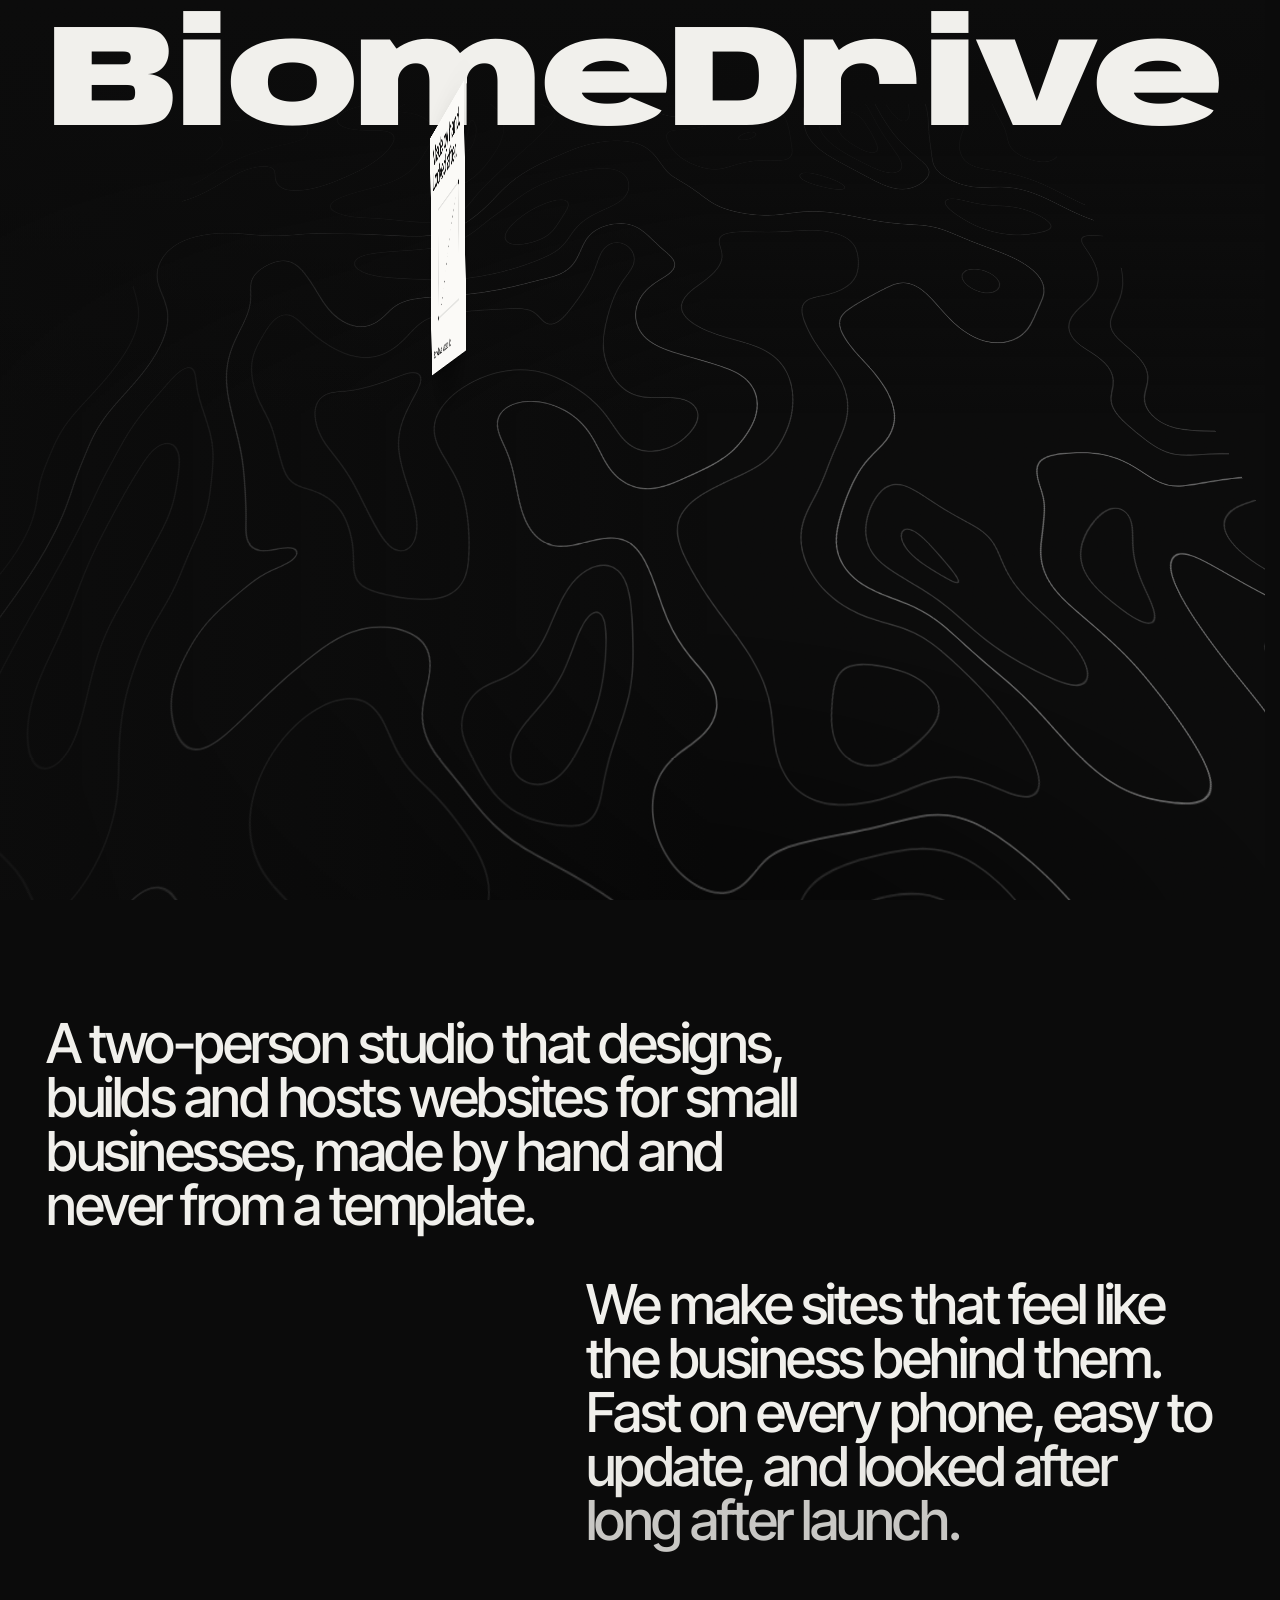
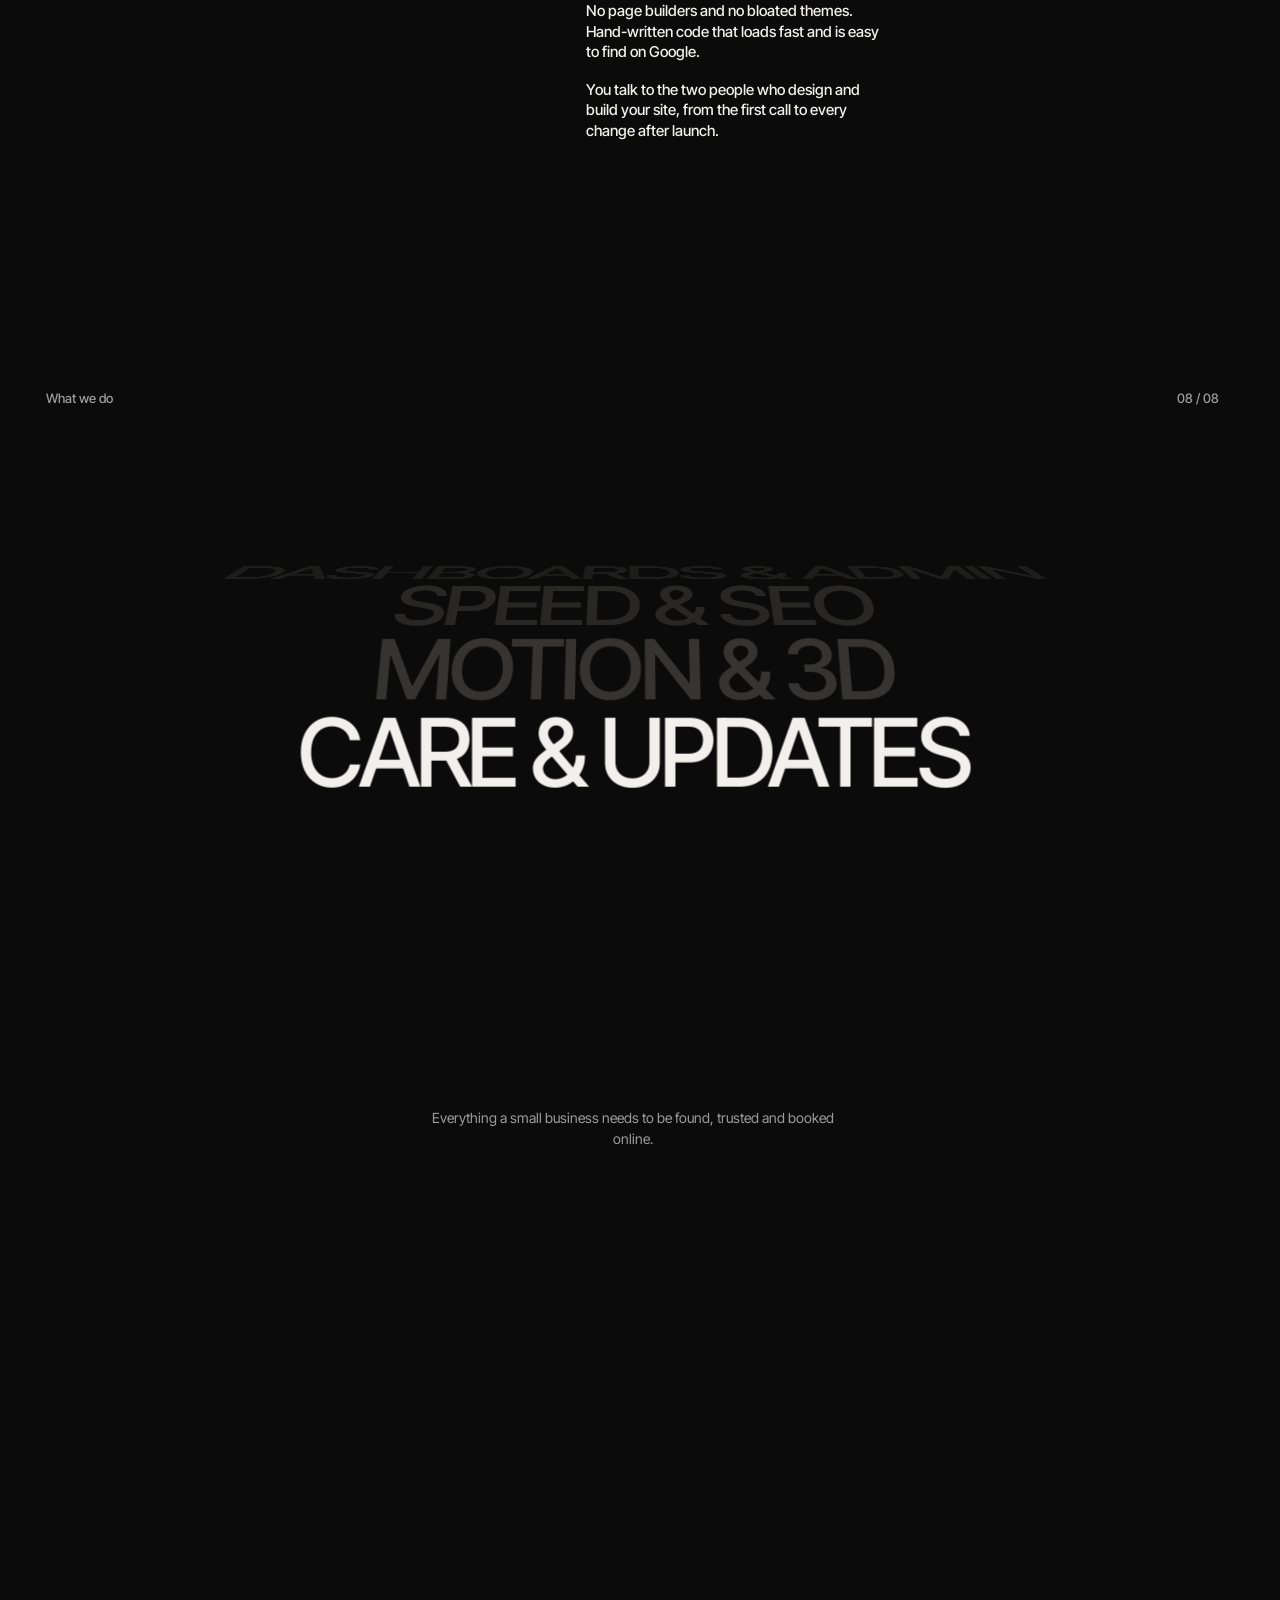
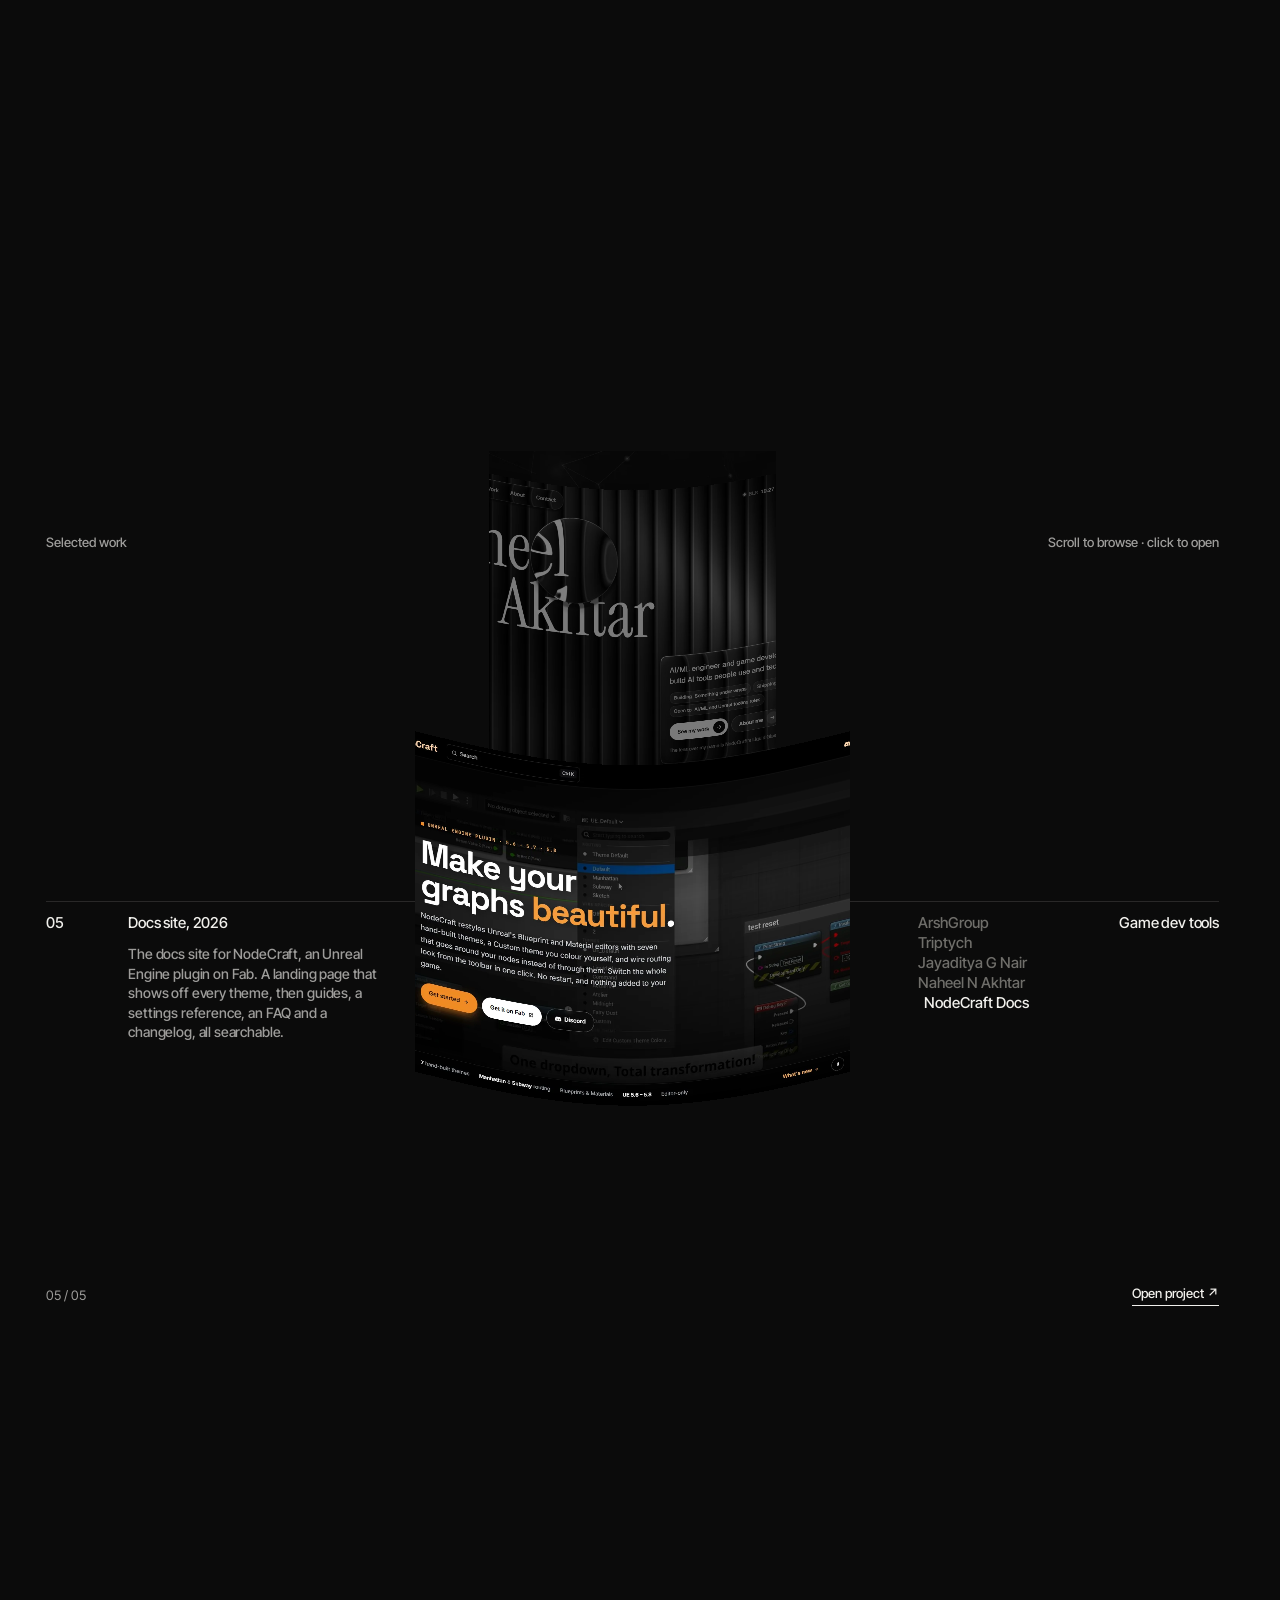
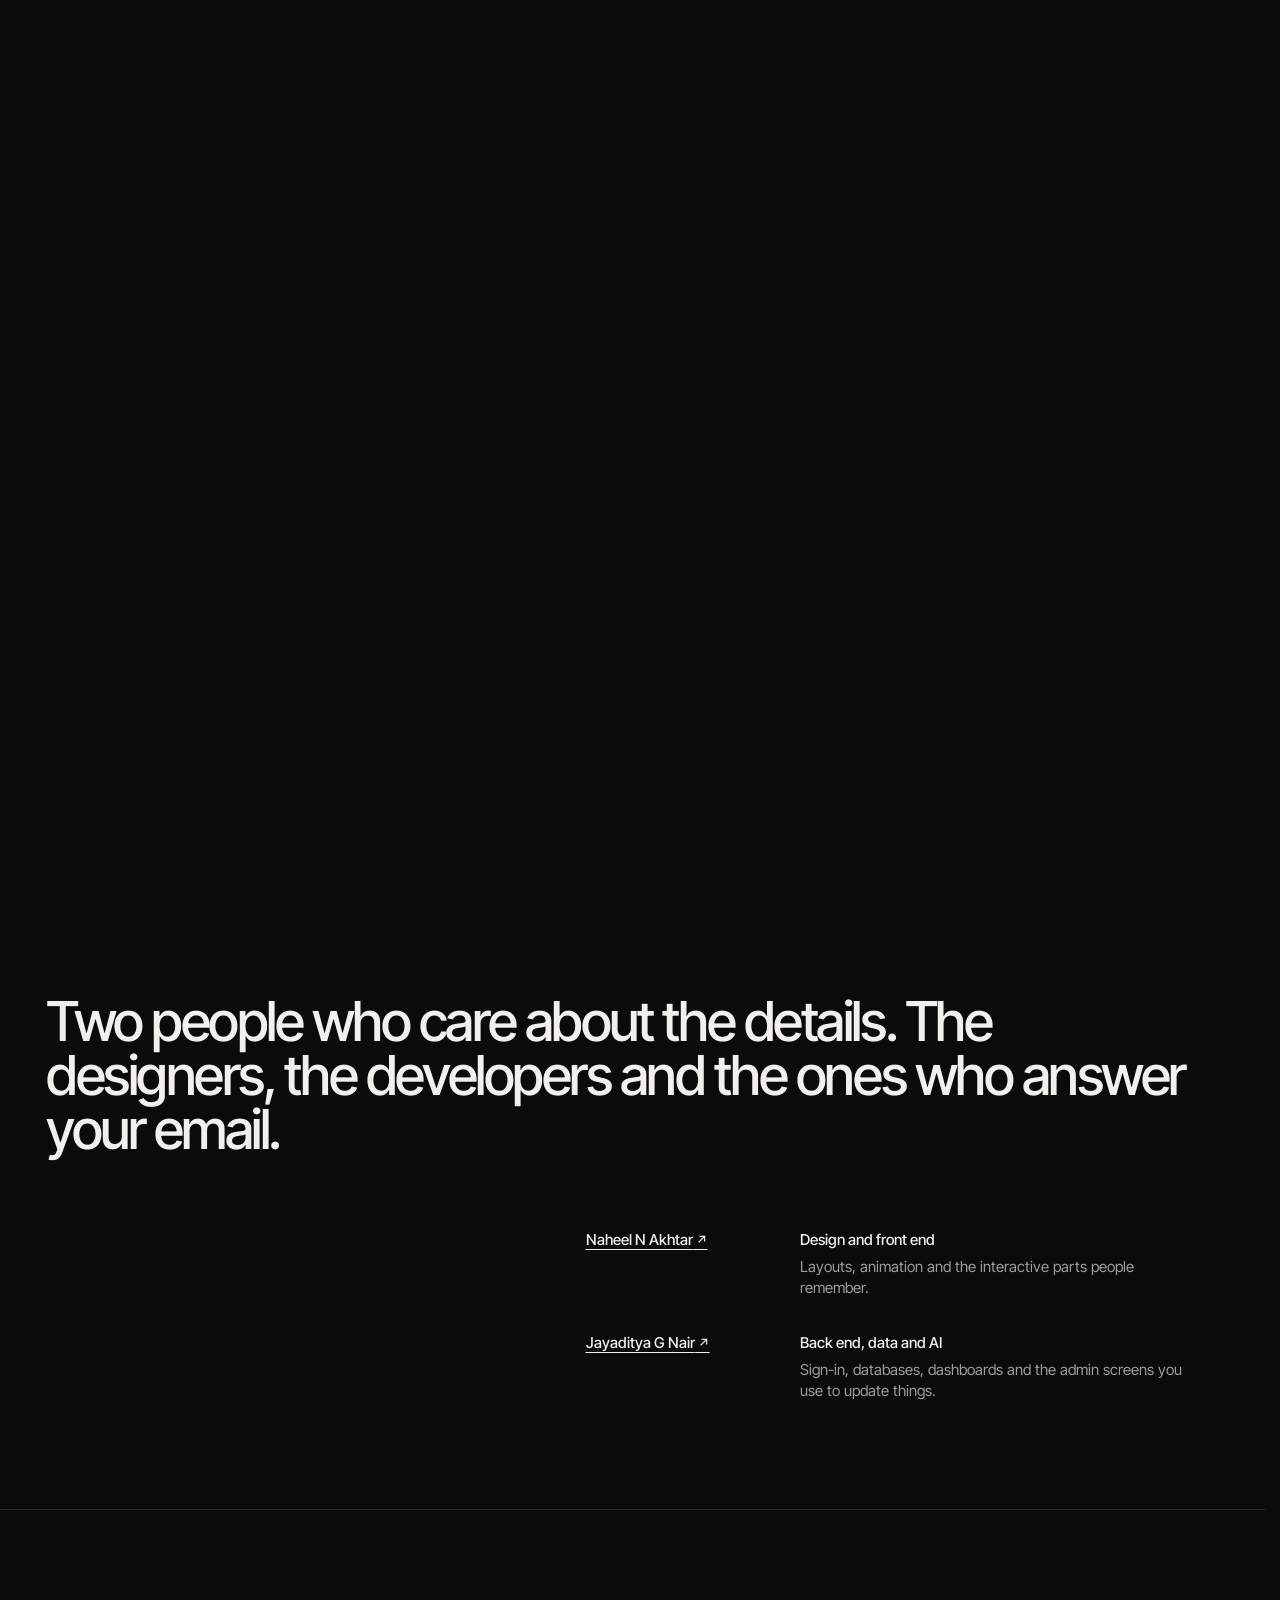
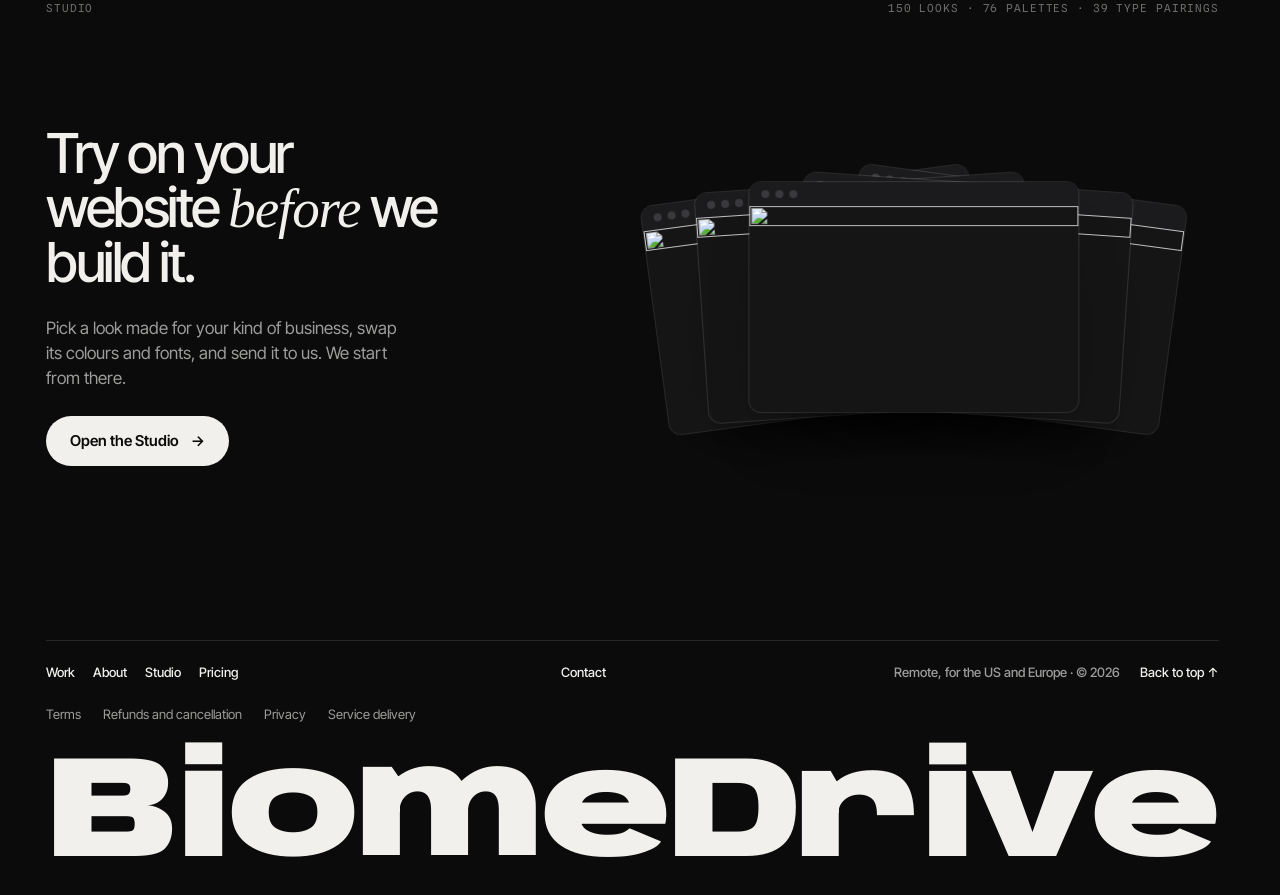
==== commit 923da453: "Footer: the BiomeDrive wordmark answers the pointer Letters near the pointer stretch up and lean wit" ====
--- a/site/index.html
+++ b/site/index.html
@@ -13,7 +13,7 @@
 <link rel="preconnect" href="https://fonts.googleapis.com">
 <link rel="preconnect" href="https://fonts.gstatic.com" crossorigin>
 <link href="https://fonts.googleapis.com/css2?family=Anybody:wdth,wght@50..150,300..900&family=Inter+Tight:ital,wght@0,300..800;1,300..500&family=Newsreader:ital,opsz,wght@1,6..72,300..500&family=Spline+Sans+Mono:wght@400;500&display=swap" rel="stylesheet">
-<link rel="stylesheet" href="css/style.css?v=15">
+<link rel="stylesheet" href="css/style.css?v=16">
 <link rel="stylesheet" href="css/pages.css?v=4">
 <script>
   // Before first paint: reduced motion, and the loader (once per visit; it clears itself after 9 s if anything fails).
@@ -200,5 +200,6 @@
 <script src="js/vendor/motion.js" defer></script>
 <script src="js/topo.js?v=8" defer></script>
 <script src="js/main.js?v=14" defer></script>
+<script src="js/footword.js?v=1" defer></script>
 </body>
 </html>
--- a/site/css/style.css
+++ b/site/css/style.css
@@ -247,6 +247,7 @@
 .foot-row p { color: var(--text-2); justify-self: end; }
 .foot-row a:hover { opacity: .6; }
 .foot-word { padding-bottom: clamp(10px, 1.4vw, 22px); pointer-events: none; user-select: none; -webkit-user-select: none; }
+.foot-word i { display: inline-block; font-style: normal; transform-origin: 50% 100%; }
 
 /* ---------- try the Studio: a fan of template windows that opens as you scroll ---------- */
 .try { padding: clamp(70px, 10vh, 120px) var(--gut) clamp(90px, 14vh, 170px); border-top: 1px solid var(--line); overflow-x: clip; }
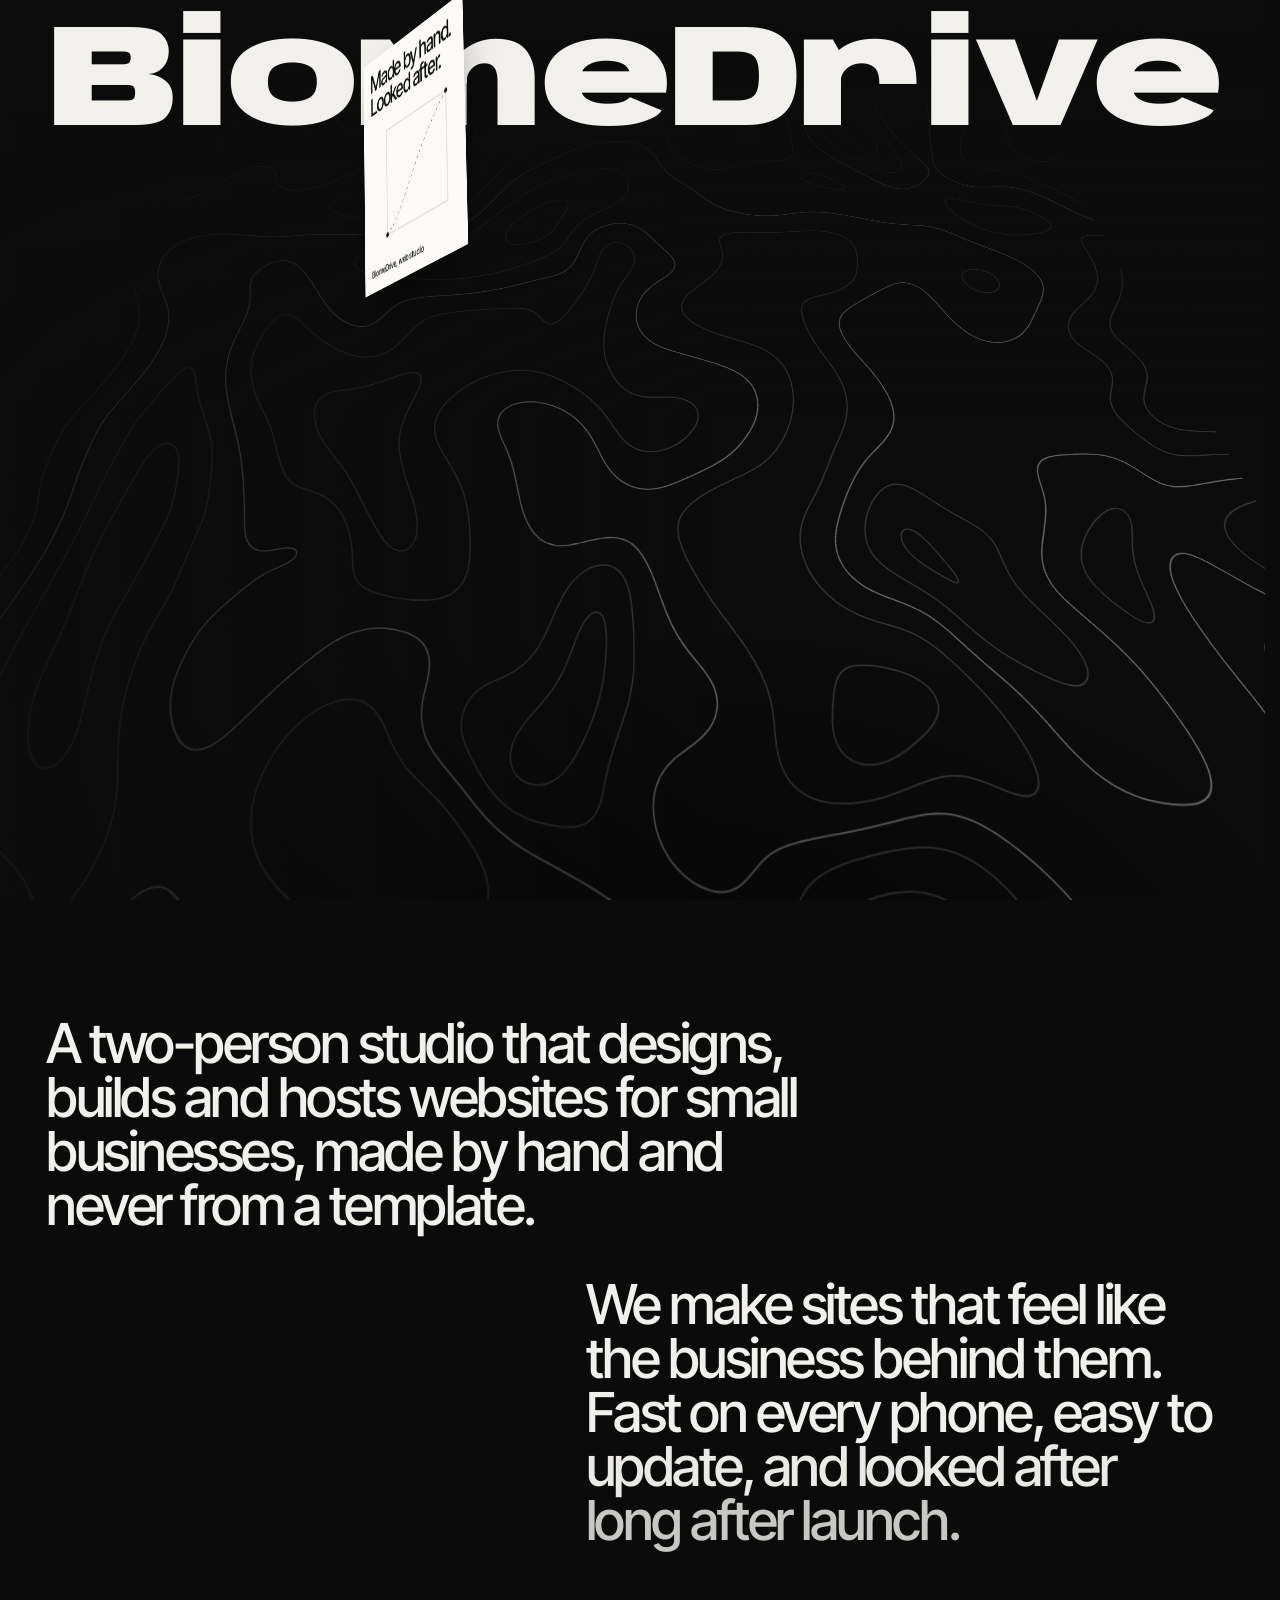
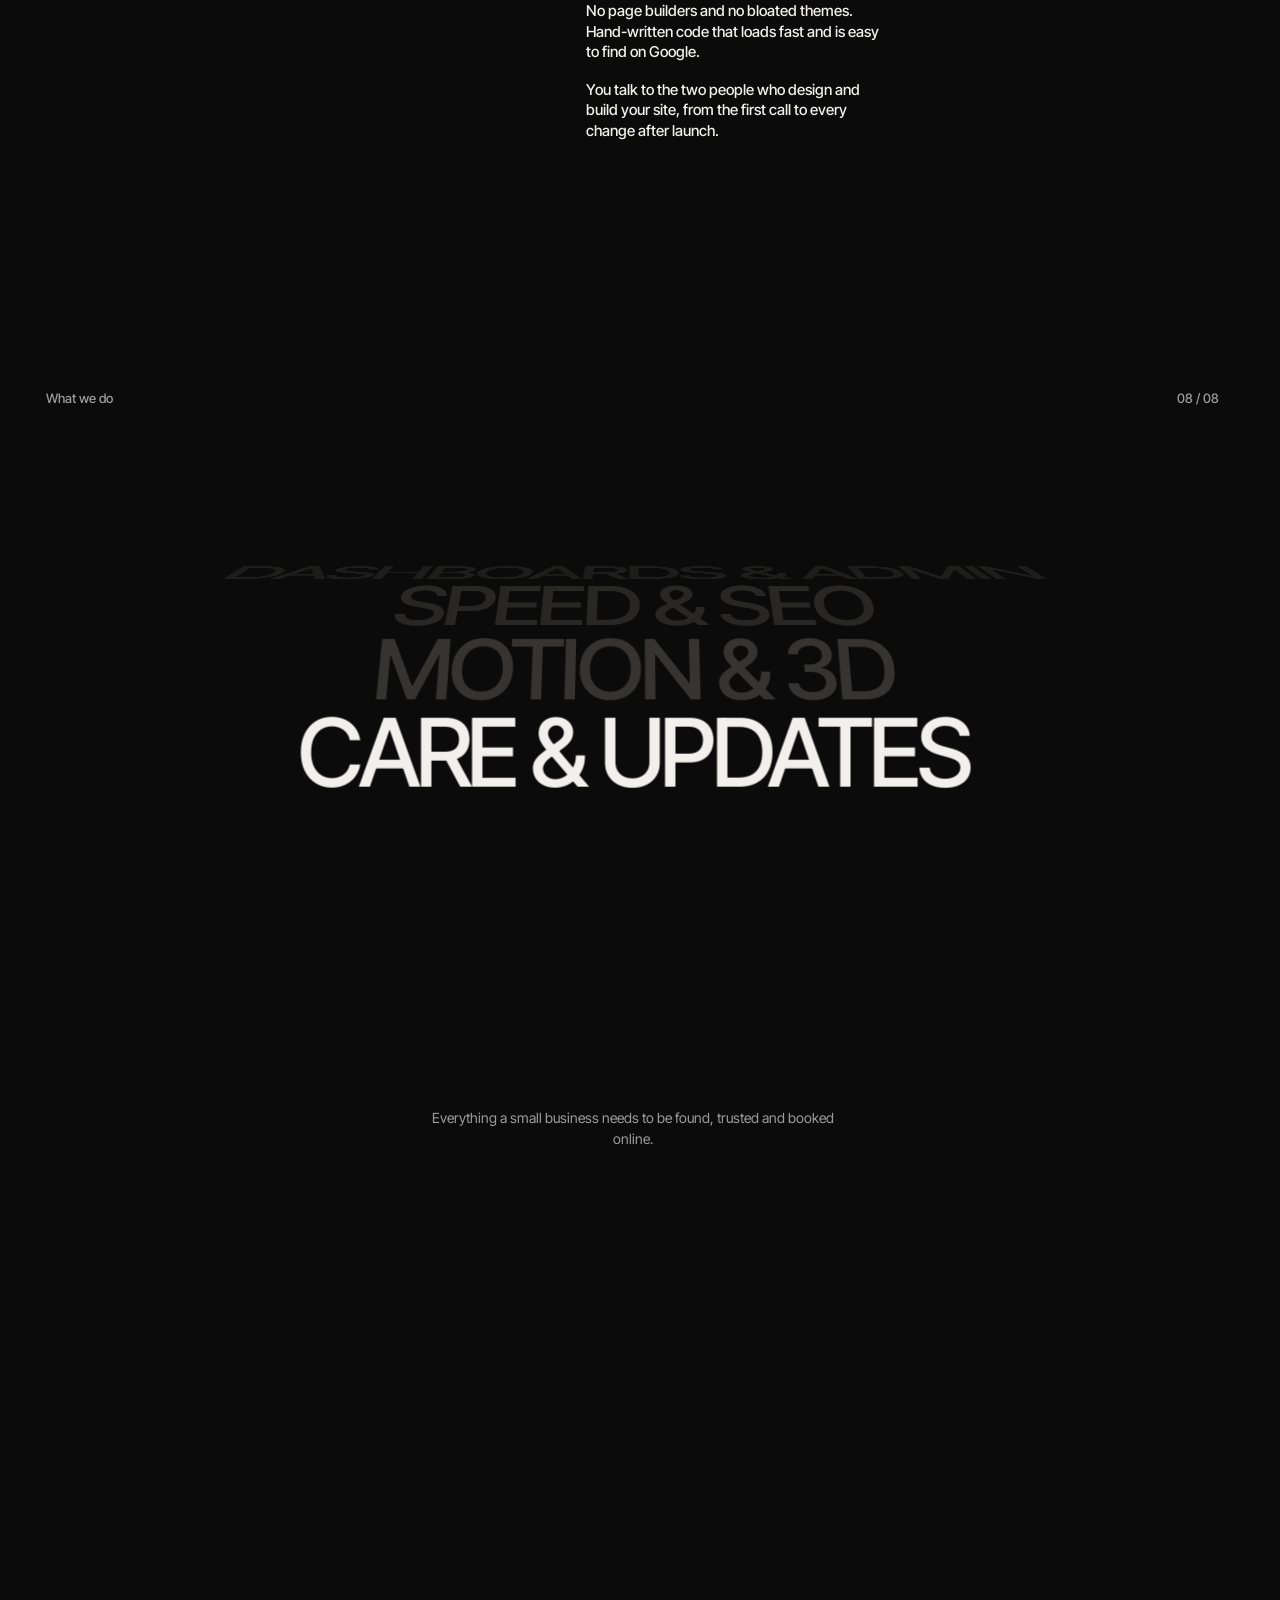
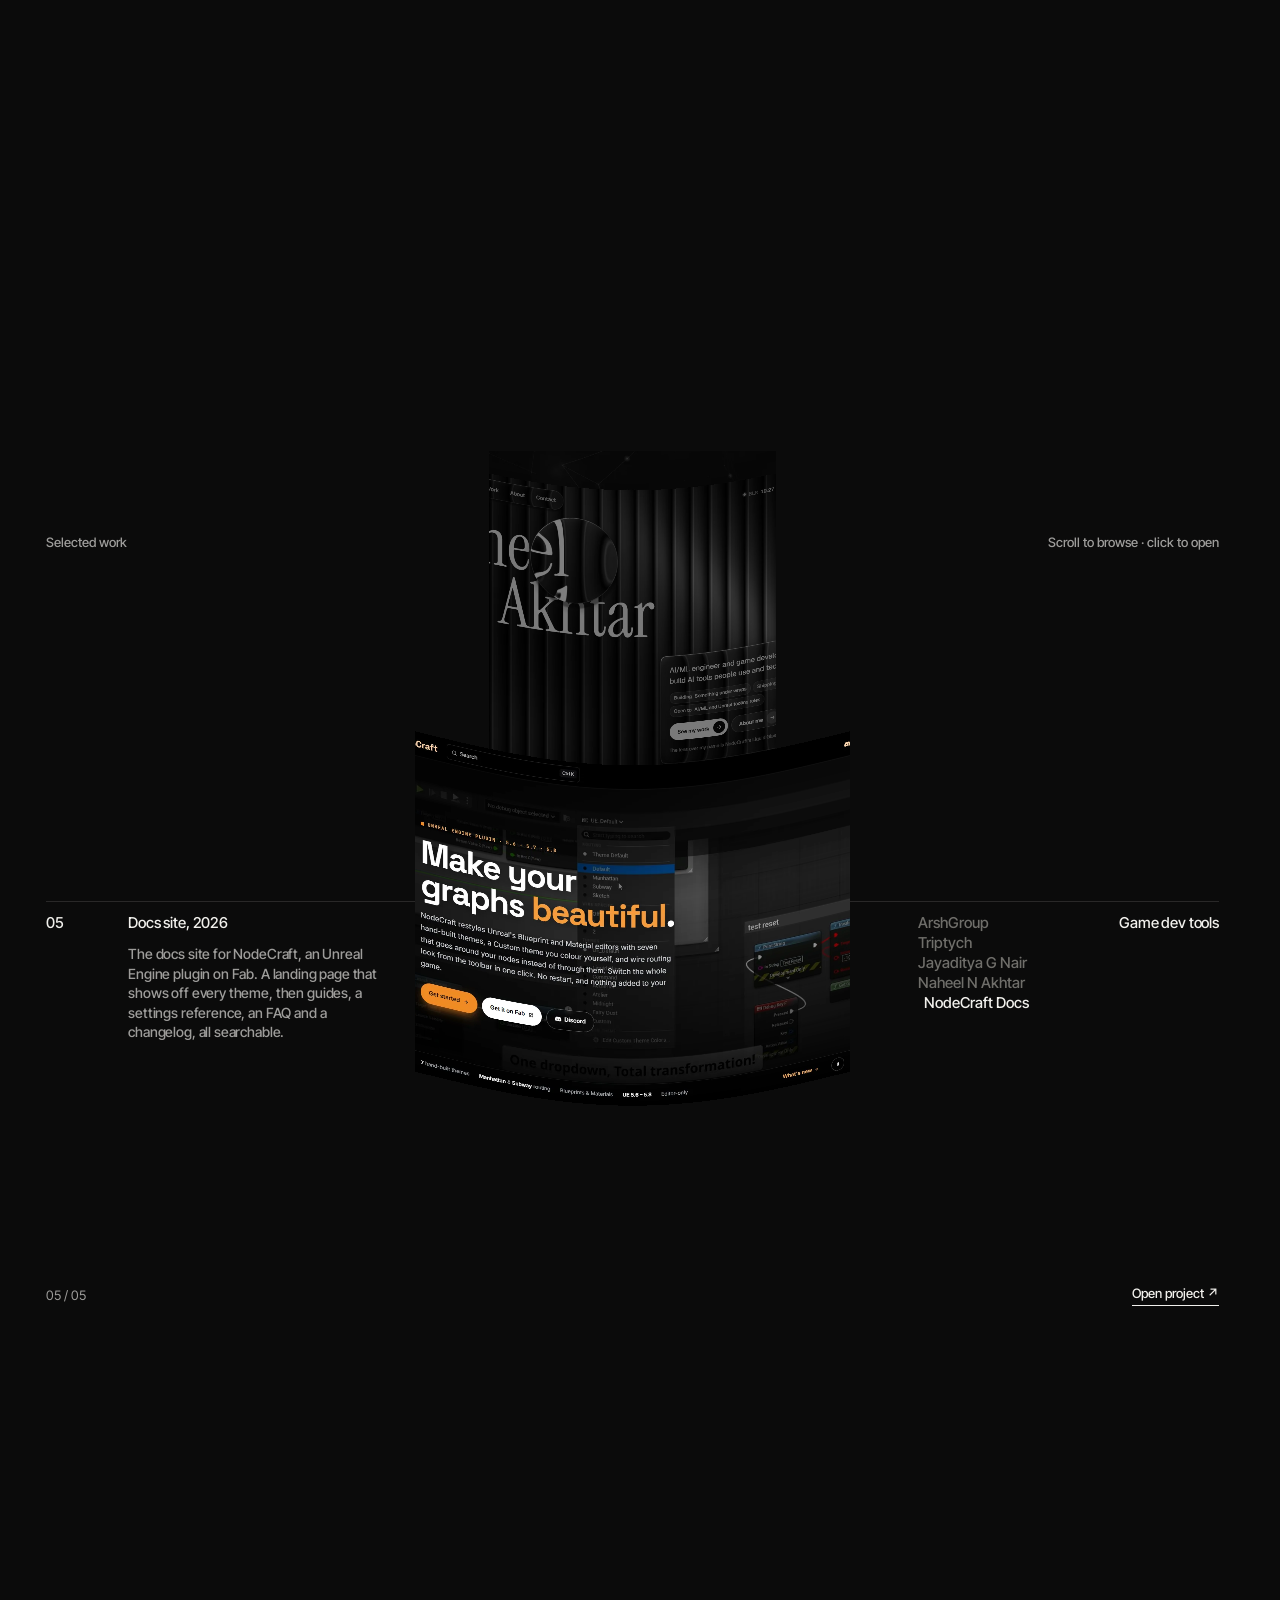
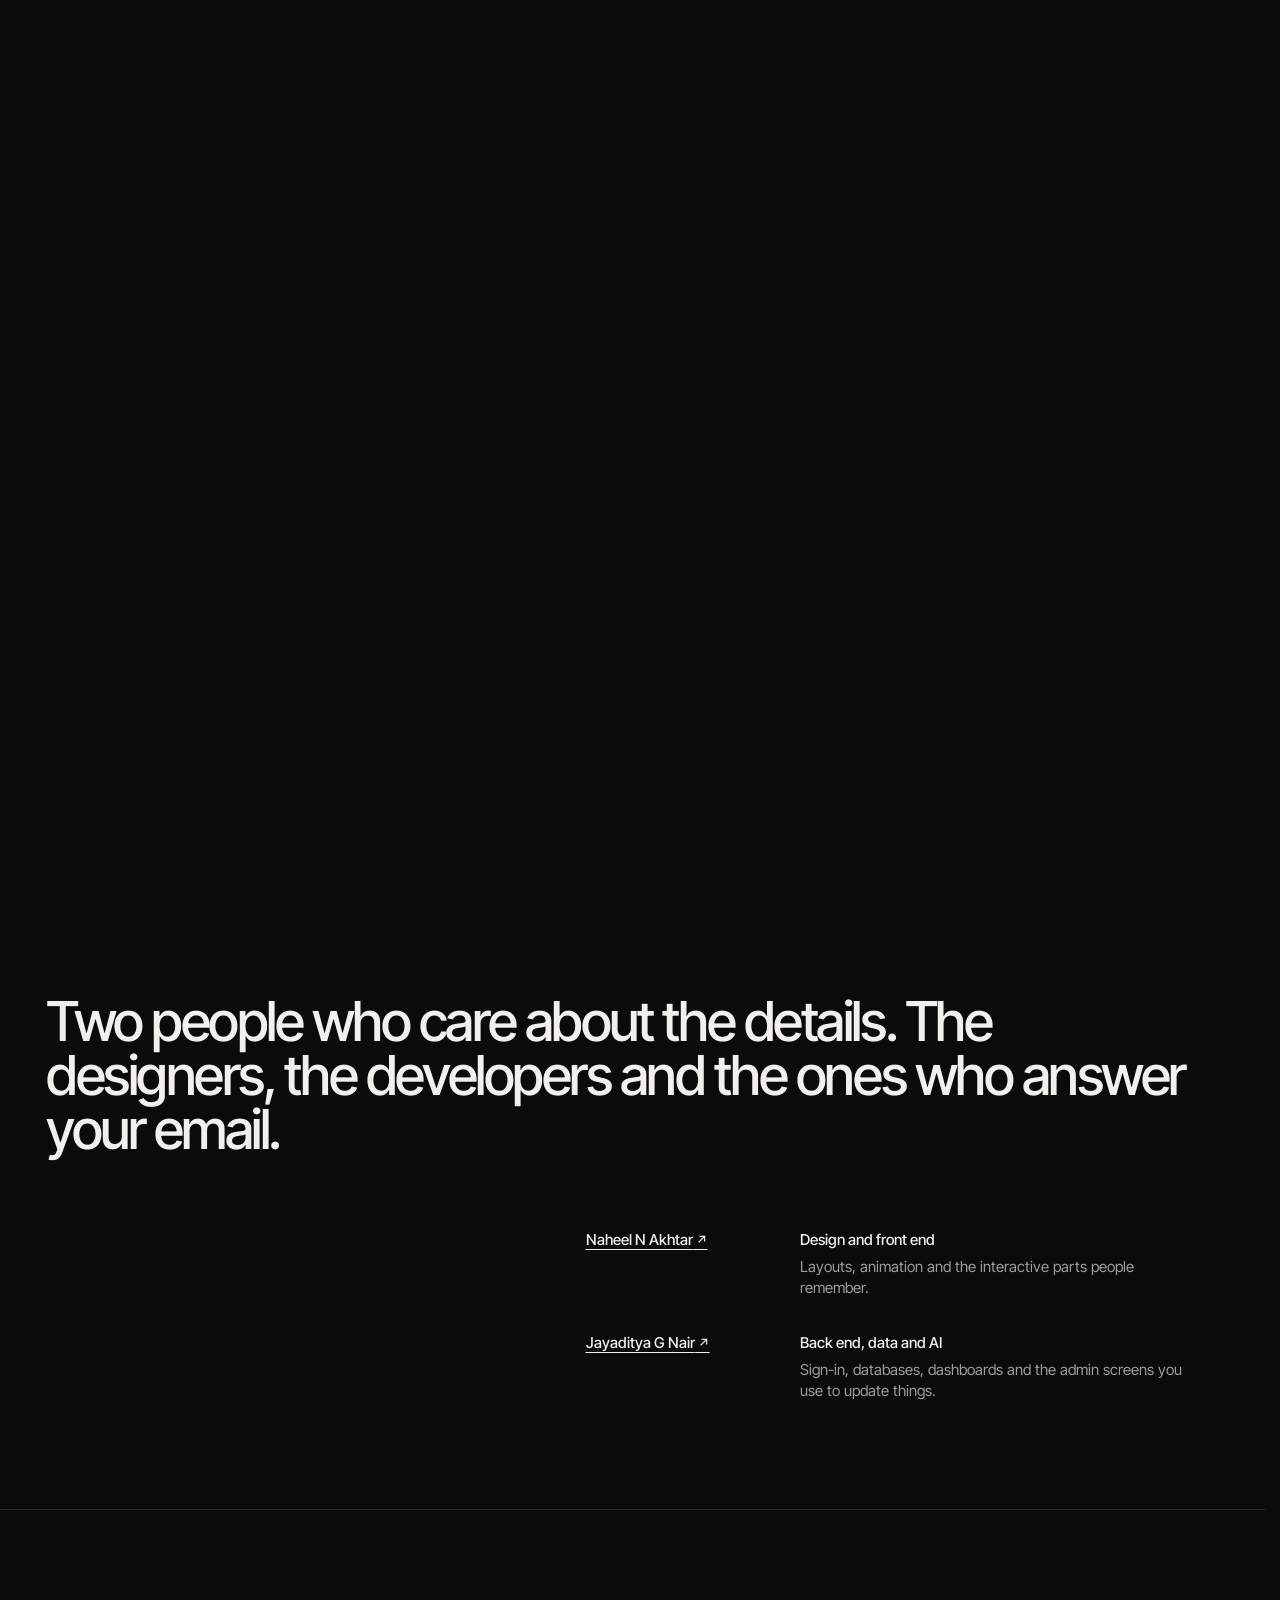
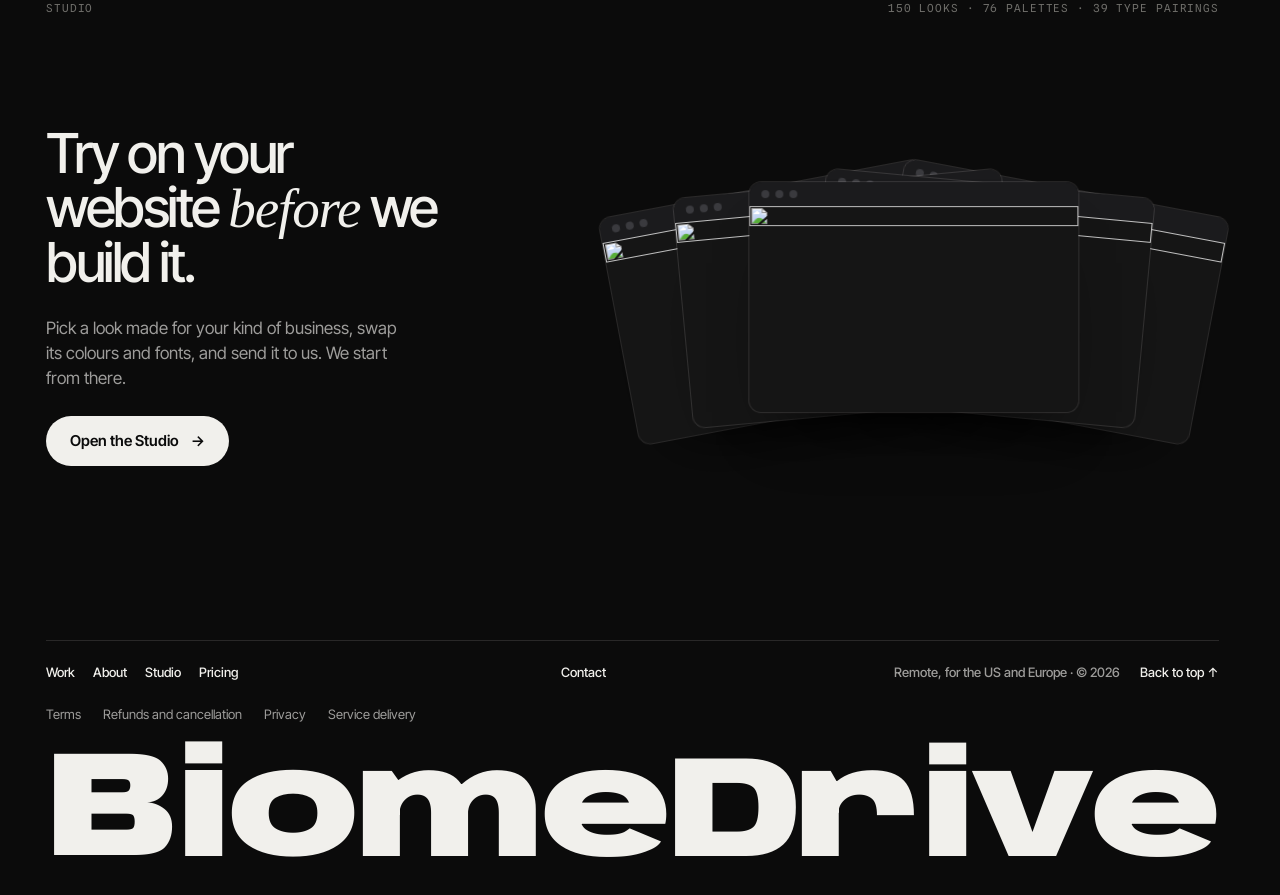
==== commit 13245cfd: "Footer wordmark: smooth easing instead of springs The springs overshot and bounced when the pointer " ====
--- a/site/index.html
+++ b/site/index.html
@@ -200,6 +200,6 @@
 <script src="js/vendor/motion.js" defer></script>
 <script src="js/topo.js?v=8" defer></script>
 <script src="js/main.js?v=14" defer></script>
-<script src="js/footword.js?v=1" defer></script>
+<script src="js/footword.js?v=2" defer></script>
 </body>
 </html>
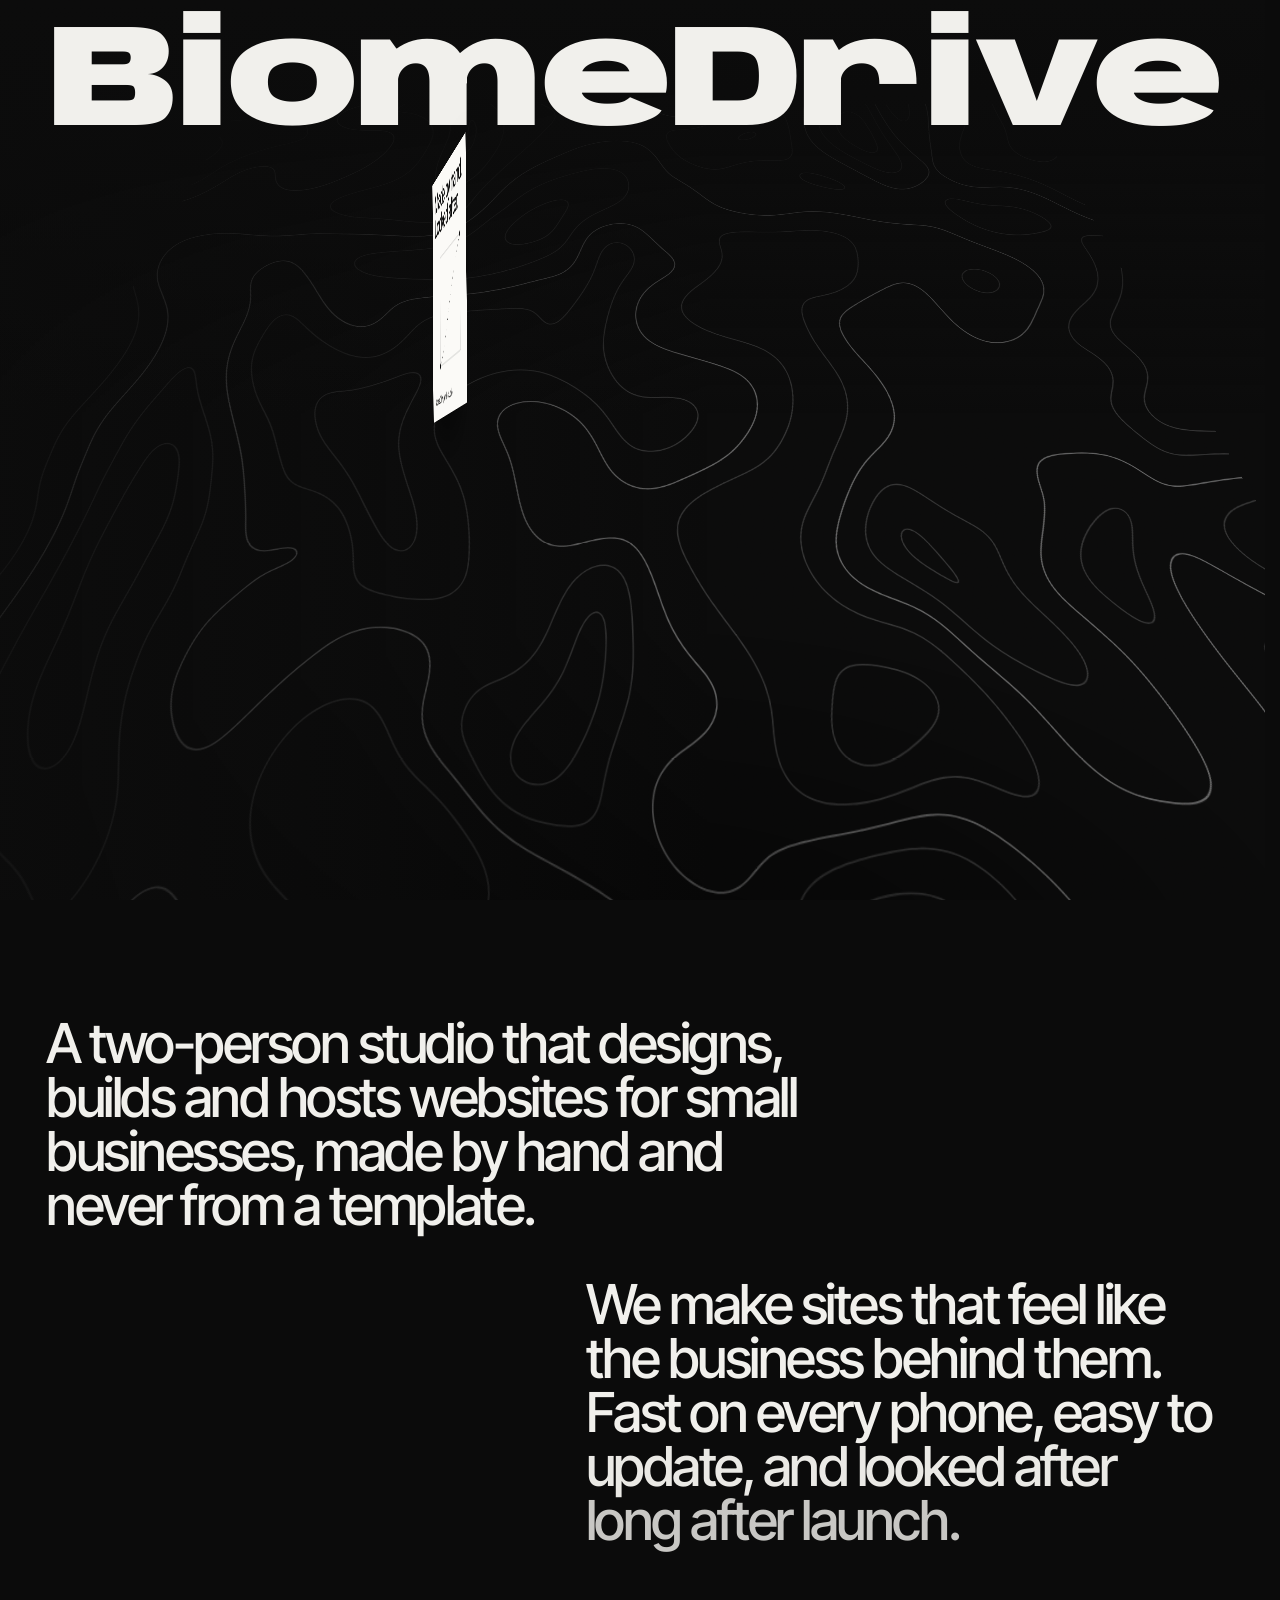
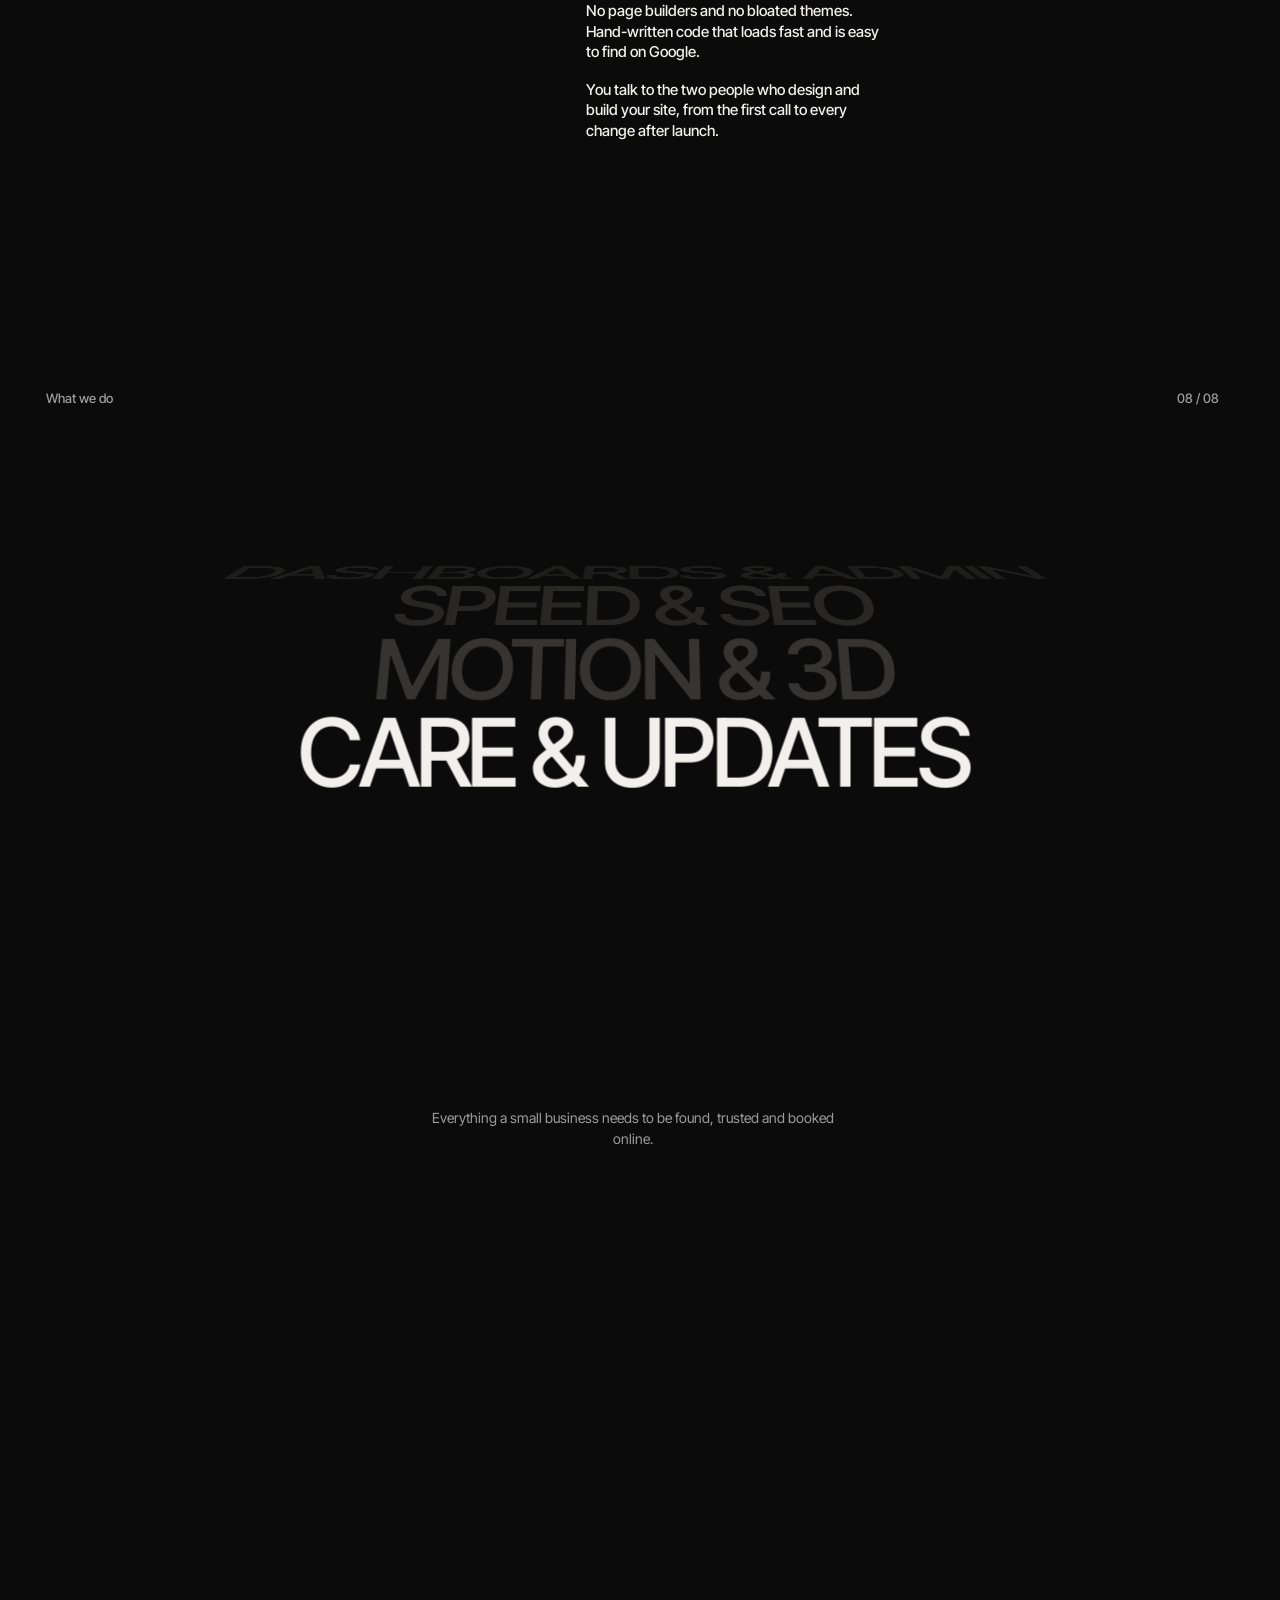
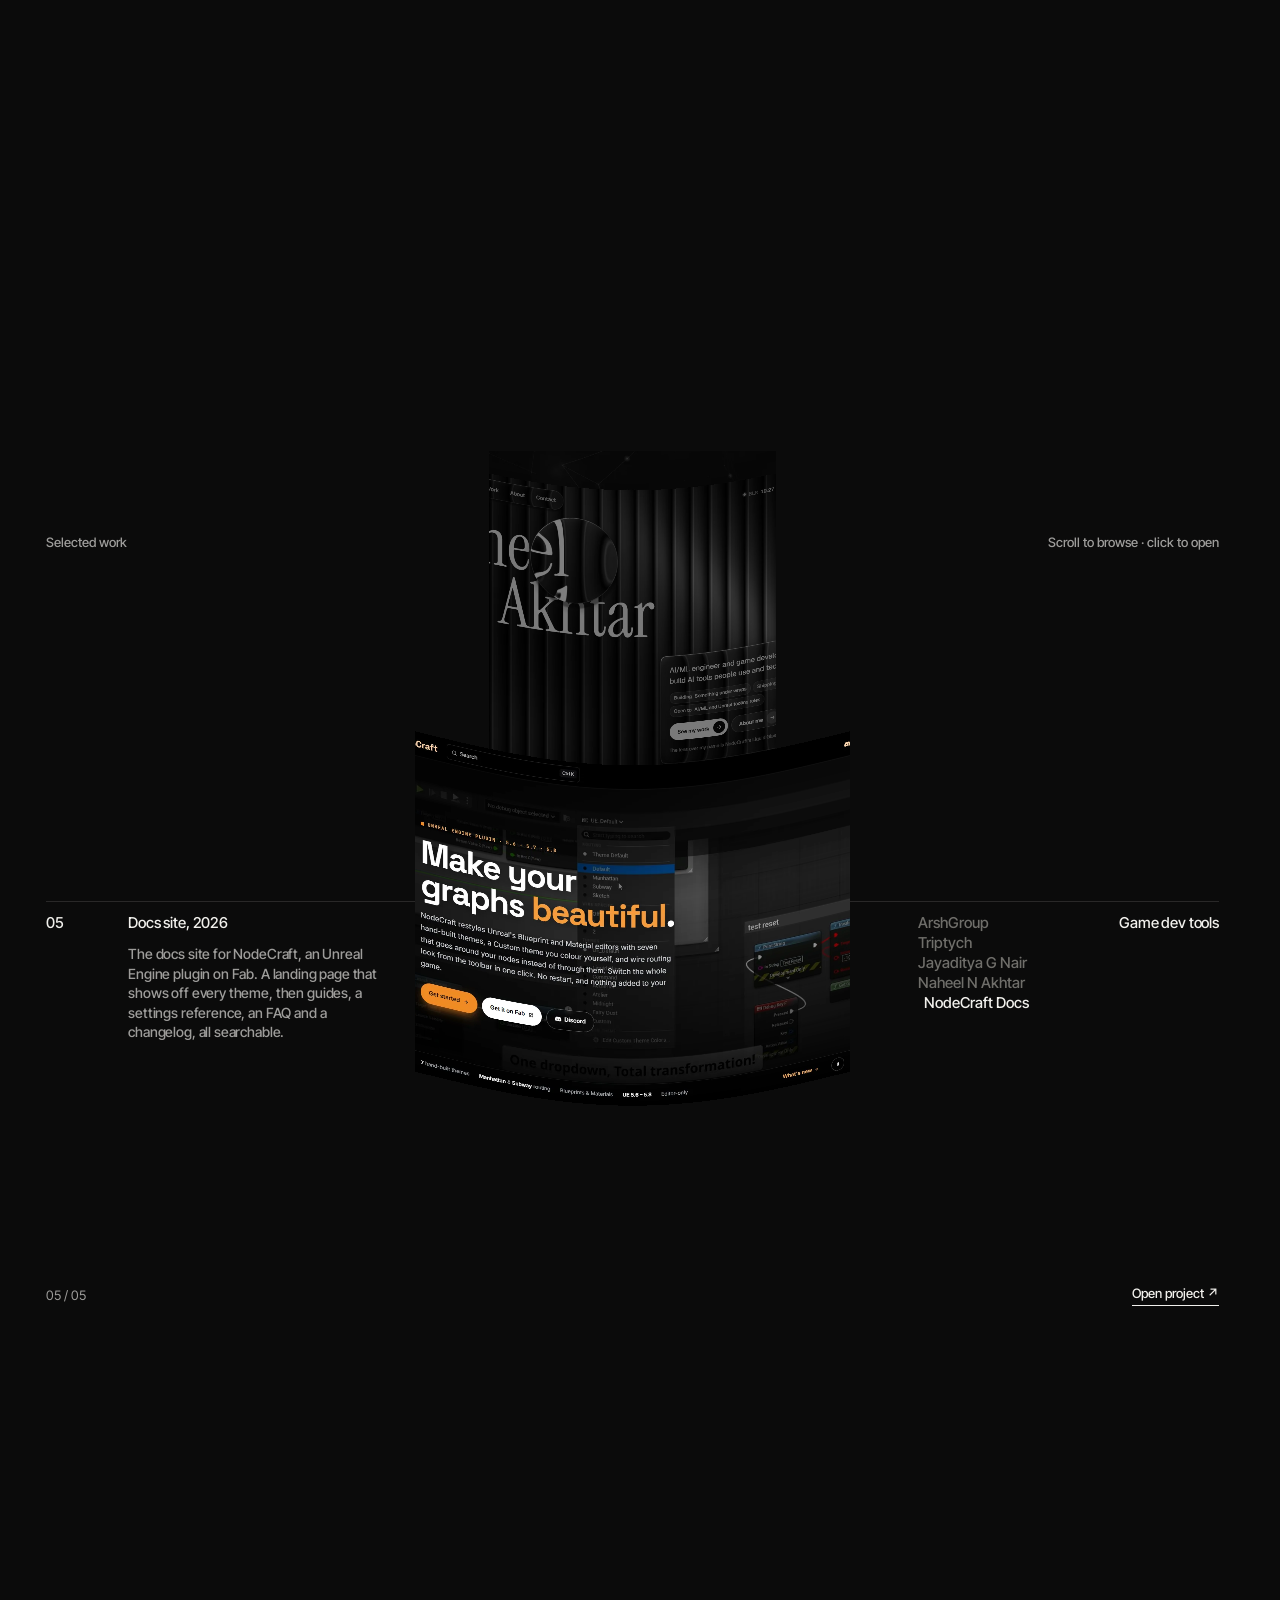
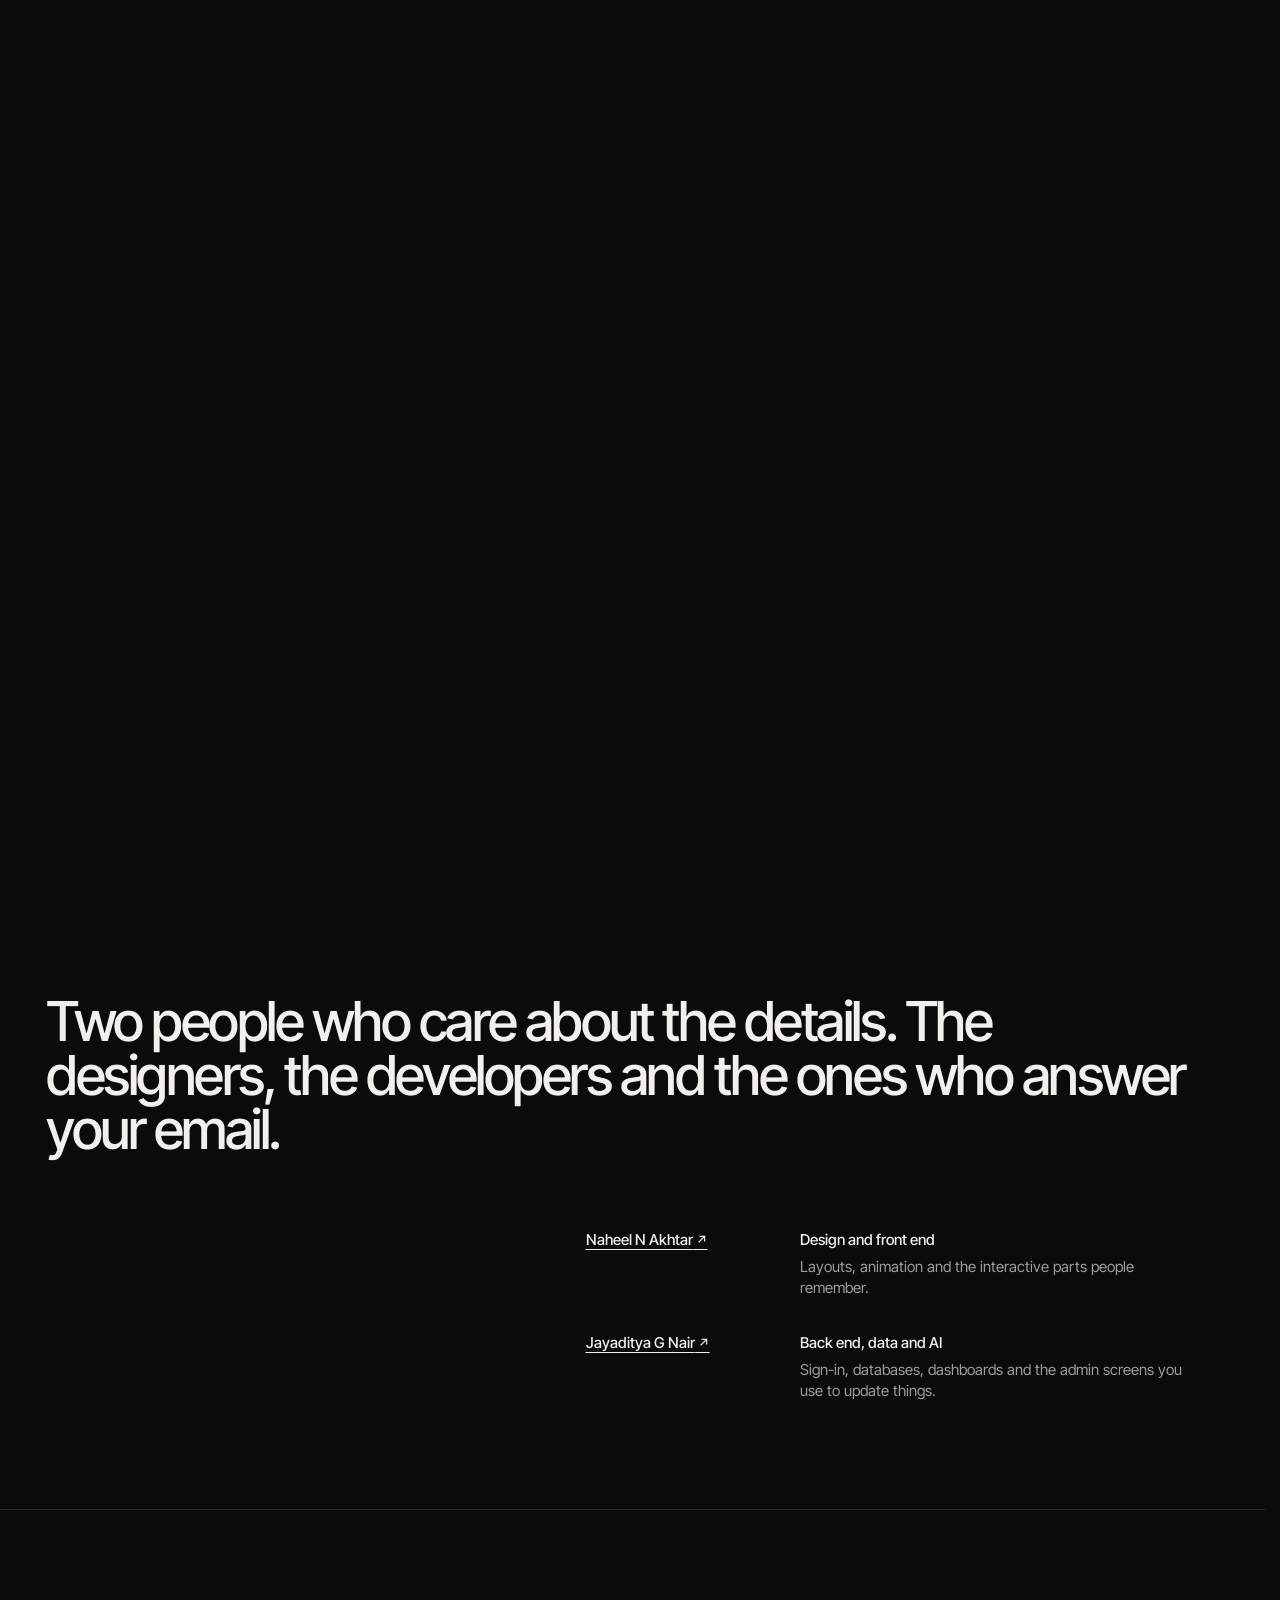
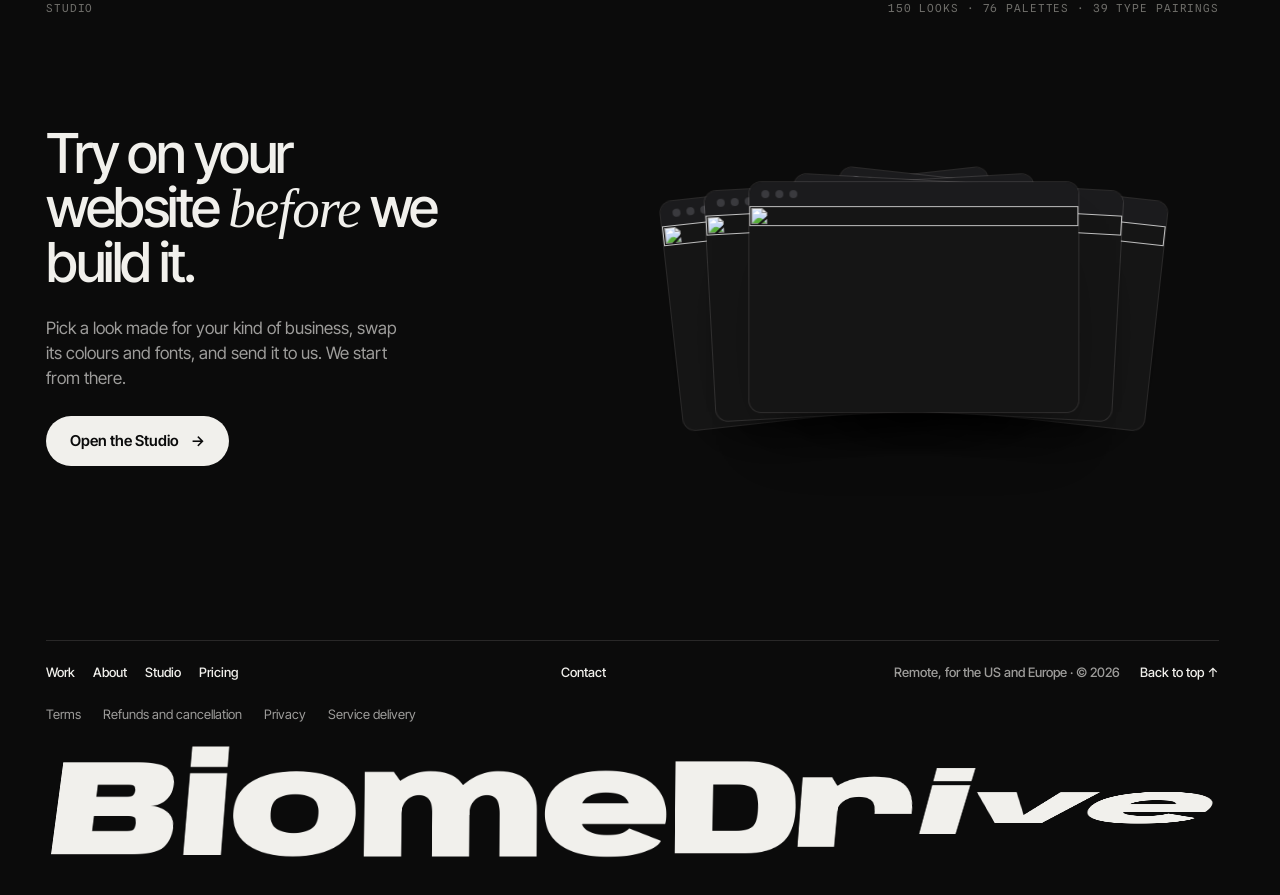
==== commit c6aad4e2: "Footer wordmark: letters that flip, spin and lift The giant BiomeDrive in the footer is drawn with W" ====
--- a/site/index.html
+++ b/site/index.html
@@ -13,7 +13,7 @@
 <link rel="preconnect" href="https://fonts.googleapis.com">
 <link rel="preconnect" href="https://fonts.gstatic.com" crossorigin>
 <link href="https://fonts.googleapis.com/css2?family=Anybody:wdth,wght@50..150,300..900&family=Inter+Tight:ital,wght@0,300..800;1,300..500&family=Newsreader:ital,opsz,wght@1,6..72,300..500&family=Spline+Sans+Mono:wght@400;500&display=swap" rel="stylesheet">
-<link rel="stylesheet" href="css/style.css?v=16">
+<link rel="stylesheet" href="css/style.css?v=19">
 <link rel="stylesheet" href="css/pages.css?v=4">
 <script>
   // Before first paint: reduced motion, and the loader (once per visit; it clears itself after 9 s if anything fails).
@@ -200,6 +200,6 @@
 <script src="js/vendor/motion.js" defer></script>
 <script src="js/topo.js?v=8" defer></script>
 <script src="js/main.js?v=14" defer></script>
-<script src="js/footword.js?v=2" defer></script>
+<script src="js/footword.js?v=6" defer></script>
 </body>
 </html>
--- a/site/css/style.css
+++ b/site/css/style.css
@@ -246,8 +246,14 @@
 .foot-row nav { display: flex; gap: 18px; }
 .foot-row p { color: var(--text-2); justify-self: end; }
 .foot-row a:hover { opacity: .6; }
-.foot-word { padding-bottom: clamp(10px, 1.4vw, 22px); pointer-events: none; user-select: none; -webkit-user-select: none; }
-.foot-word i { display: inline-block; font-style: normal; transform-origin: 50% 100%; }
+.foot-word { position: relative; padding-bottom: clamp(10px, 1.4vw, 22px); pointer-events: none; user-select: none; -webkit-user-select: none; }
+.foot-word > span i { display: inline-block; font-style: normal; }
+/* the 3D wordmark (js/footword.js): a WebGL canvas over the fitted word, which stays in place, hidden, for measuring */
+.foot-word.fw-on > span { visibility: hidden; }
+.fw3-c { position: absolute; pointer-events: none; }
+.fw3 { position: absolute; pointer-events: auto; cursor: grab; touch-action: pan-y; -webkit-tap-highlight-color: transparent; }
+.fw3.drag { cursor: grabbing; }
+.calm .fw3 { pointer-events: none; cursor: default; }
 
 /* ---------- try the Studio: a fan of template windows that opens as you scroll ---------- */
 .try { padding: clamp(70px, 10vh, 120px) var(--gut) clamp(90px, 14vh, 170px); border-top: 1px solid var(--line); overflow-x: clip; }
